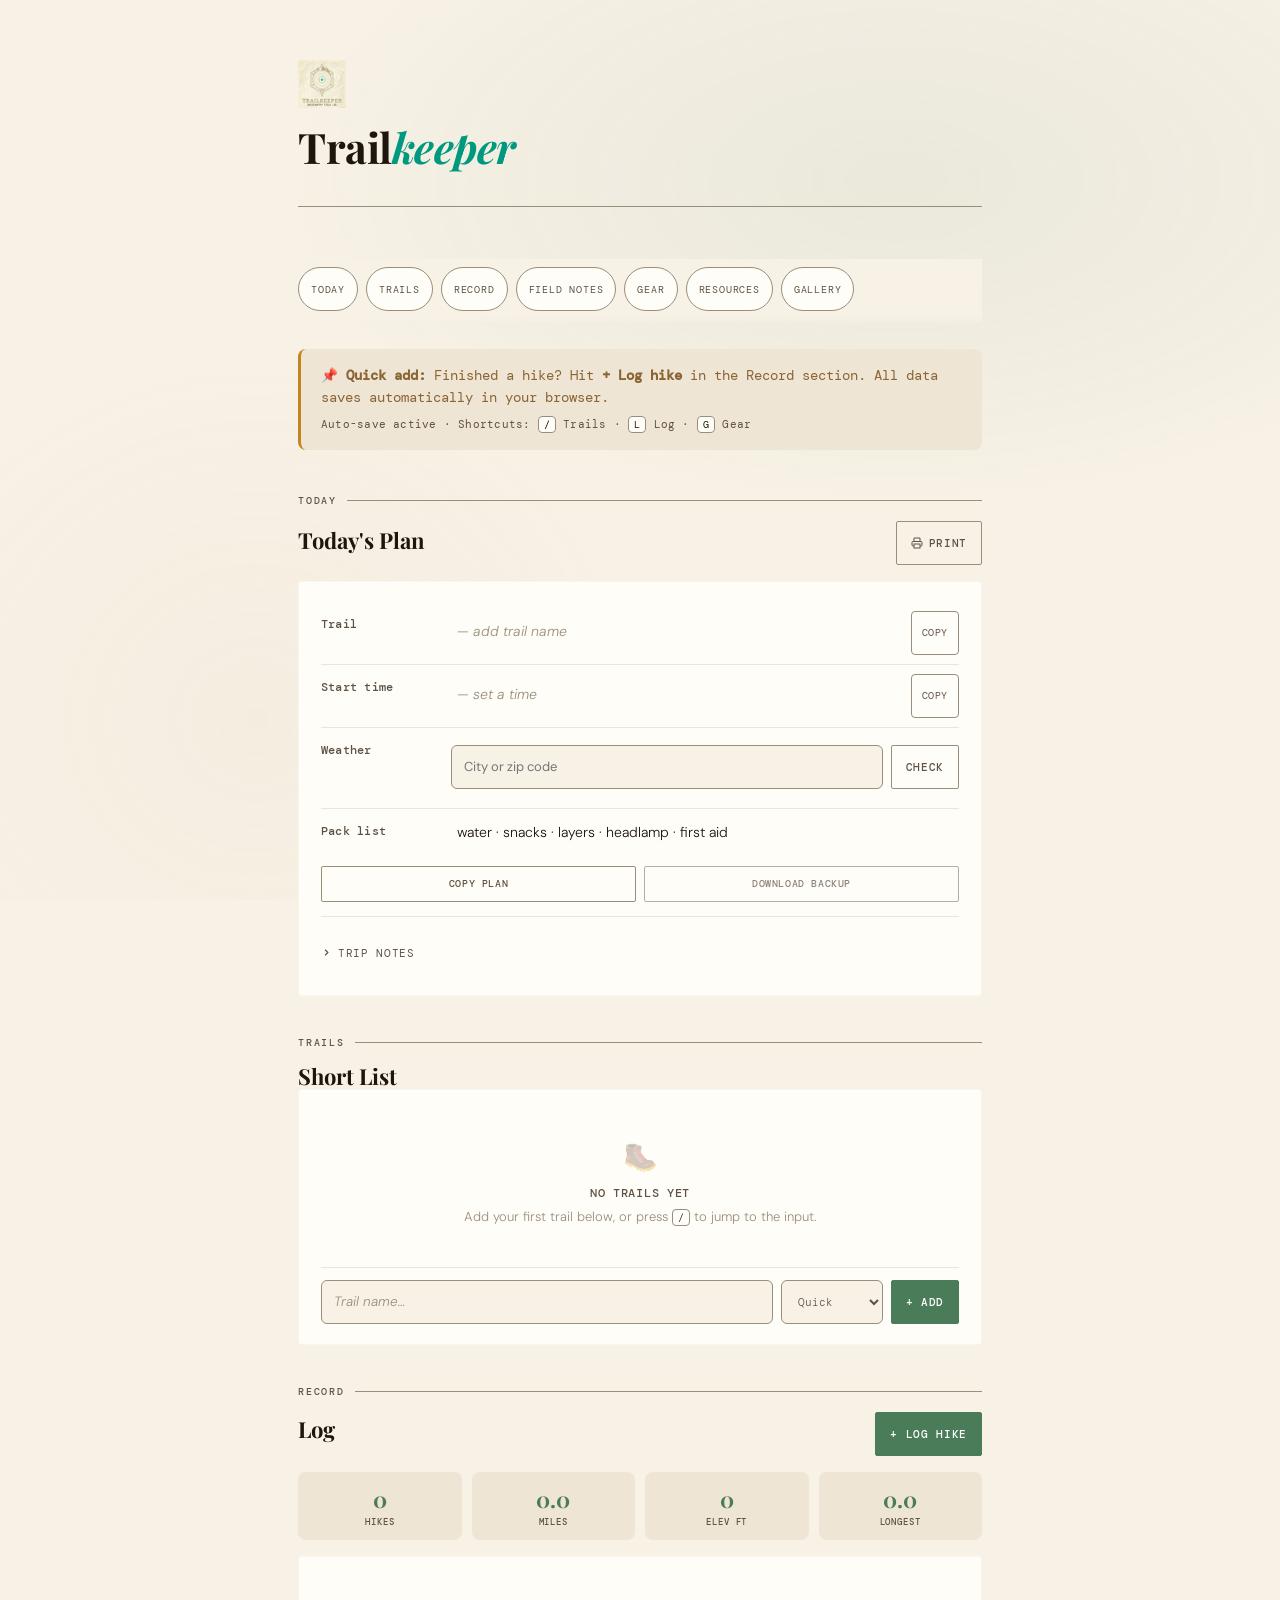
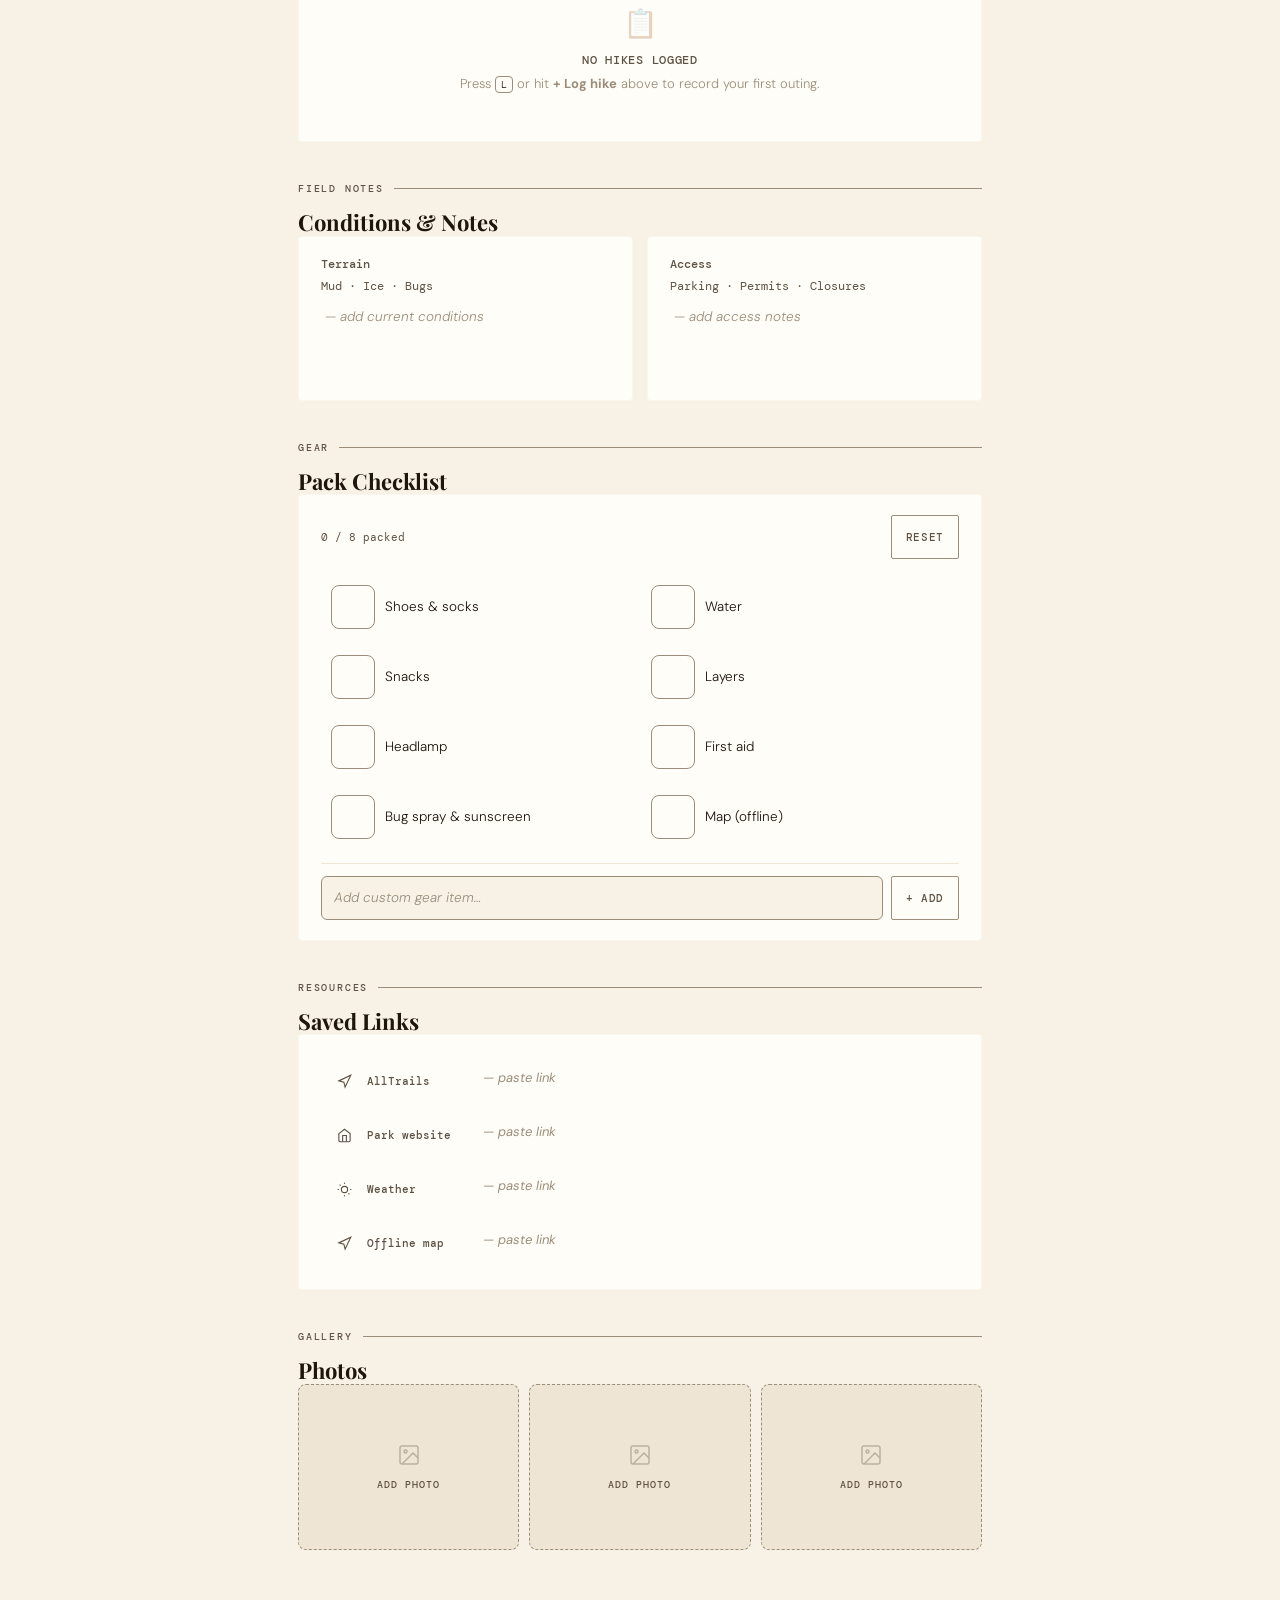
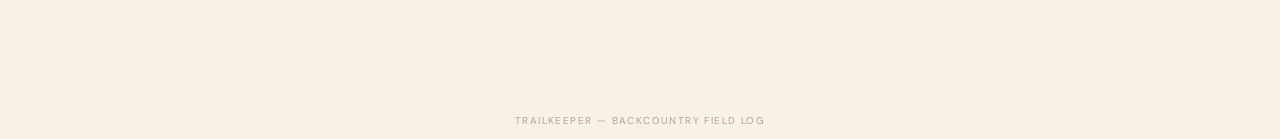
==== hiking-page.html @ 25e78e67 "feat: Phase 3 — offline PWA with service worker Installable standalone PWA with 77-line hand-written" ====
<!DOCTYPE html>
<html lang="en">
<head>
<meta charset="UTF-8">
<meta name="viewport" content="width=device-width, initial-scale=1.0">
<title>Trailkeeper</title>
<link rel="manifest" href="manifest.json">
<meta name="theme-color" content="#0a0e0c">
<meta name="apple-mobile-web-app-capable" content="yes">
<meta name="apple-mobile-web-app-status-bar-style" content="black-translucent">
<meta name="apple-mobile-web-app-title" content="Trailkeeper">
<link rel="apple-touch-icon" href="images/tk.png">
<meta property="og:title" content="Trailkeeper — Backcountry Field Log">
<meta property="og:description" content="Local-first hiking dashboard. Plan, log, track.">
<meta property="og:image" content="https://davehomeassist.github.io/trailkeeper/images/tk2.png">
<meta property="og:type" content="website">
<link href="https://fonts.googleapis.com/css2?family=Playfair+Display:ital,wght@0,400;0,700;1,400&family=DM+Mono:wght@300;400;500&family=DM+Sans:wght@300;400;500&display=swap" rel="stylesheet">
<link rel="stylesheet" href="shared.css">
<style>
  /* Page-specific overrides go here */
</style>
</head>
<body>

<!-- TODO: External trail data (client-side API) can be looked into -->
<div class="toast-container" id="toastContainer" role="status" aria-live="assertive"></div>

<!-- LOG MODAL -->
<div class="modal-backdrop" id="logModal" role="dialog" aria-modal="true" aria-labelledby="modalTitle">
  <div class="modal">
    <h2 class="modal-title" id="modalTitle">Log a Hike</h2>
    <div class="modal-row">
      <div class="modal-field">
        <label class="modal-label" for="logTrail">Trail name *</label>
        <input class="modal-input" id="logTrail" type="text" placeholder="e.g. Appalachian Gap">
      </div>
      <div class="modal-field">
        <label class="modal-label" for="logDate">Date</label>
        <input class="modal-input" id="logDate" type="date">
      </div>
    </div>
    <div class="modal-row">
      <div class="modal-field">
        <label class="modal-label" for="logMiles">Miles</label>
        <input class="modal-input" id="logMiles" type="number" placeholder="5.2" step="0.1" min="0">
      </div>
      <div class="modal-field">
        <label class="modal-label" for="logElevation">Elevation (ft)</label>
        <input class="modal-input" id="logElevation" type="number" placeholder="1200" min="0">
      </div>
    </div>
    <div class="modal-field">
      <label class="modal-label">Difficulty</label>
      <div class="modal-rating" id="ratingStars" role="group" aria-label="Difficulty 1-5">
        <button class="rating-star" data-val="1" aria-label="1 star">★</button>
        <button class="rating-star" data-val="2" aria-label="2 stars">★</button>
        <button class="rating-star" data-val="3" aria-label="3 stars">★</button>
        <button class="rating-star" data-val="4" aria-label="4 stars">★</button>
        <button class="rating-star" data-val="5" aria-label="5 stars">★</button>
      </div>
    </div>
    <div class="modal-field">
      <label class="modal-label" for="logNote">One sentence note</label>
      <textarea class="modal-textarea" id="logNote" placeholder="Steep switchbacks but worth it for the summit view…"></textarea>
    </div>
    <div class="modal-footer">
      <button class="btn btn-ghost" id="logCancel">Cancel</button>
      <button class="btn btn-primary" id="logSave">Save hike</button>
    </div>
  </div>
</div>

<div class="page" id="top">

  <!-- HEADER -->
  <header class="page-header">
    <img class="page-icon" src="images/trailkeeper-logo-light.png" alt="Trailkeeper logo" width="48" height="48">
    <h1 class="page-title">Trail<span>keeper</span></h1>
  </header>

  <nav class="section-nav scroll-fade" id="sectionNav" aria-label="Section navigation">
    <a href="#sec-today">Today</a>
    <a href="#sec-trails">Trails</a>
    <a href="#sec-record">Record</a>
    <a href="#sec-notes">Field Notes</a>
    <a href="#sec-gear">Gear</a>
    <a href="#sec-resources">Resources</a>
    <a href="#sec-gallery">Gallery</a>
  </nav>

  <!-- CALLOUT -->
  <div class="callout" role="note">
    <strong>📌 Quick add:</strong> Finished a hike? Hit <strong>+ Log hike</strong> in the Record section. All data saves automatically in your browser.
    <div class="callout-meta" aria-live="polite"><span id="saveMeta">Auto-save active</span> · Shortcuts: <kbd>/</kbd> Trails · <kbd>L</kbd> Log · <kbd>G</kbd> Gear</div>
  </div>

  <!-- TODAY'S PLAN -->
  <section class="section" id="sec-today">
    <div class="section-label">Today</div>
    <div class="section-header">
      <h2 class="section-title">Today's Plan</h2>
      <button class="btn btn-ghost" onclick="window.print()" aria-label="Print today's plan">
        <svg width="12" height="12" viewBox="0 0 24 24" fill="none" stroke="currentColor" stroke-width="2"><polyline points="6 9 6 2 18 2 18 9"/><path d="M6 18H4a2 2 0 01-2-2v-5a2 2 0 012-2h16a2 2 0 012 2v5a2 2 0 01-2 2h-2"/><rect x="6" y="14" width="12" height="8"/></svg>
        Print
      </button>
    </div>
    <div class="card">
      <div class="field-grid">
        <div class="field">
          <span class="field-key">Trail</span>
          <div class="field-value-row">
            <div class="field-editable" id="planTrail" contenteditable="true" role="textbox" aria-label="Trail name" data-placeholder="— add trail name" data-key="planTrail"></div>
            <button class="copy-btn" data-copy-from="planTrail" aria-label="Copy trail name">Copy</button>
          </div>
        </div>
        <div class="field">
          <span class="field-key">Start time</span>
          <div class="field-value-row">
            <div class="field-editable" id="planTime" contenteditable="true" role="textbox" aria-label="Start time" data-placeholder="— set a time" data-key="planTime"></div>
            <button class="copy-btn" data-copy-from="planTime" aria-label="Copy start time">Copy</button>
          </div>
        </div>
        <div class="field">
          <span class="field-key">Weather</span>
          <div class="full-width">
            <div class="weather-row">
              <input class="weather-input" id="weatherCity" type="text" placeholder="City or zip code" aria-label="City for weather forecast">
              <button class="btn btn-ghost" id="weatherFetch">Check</button>
            </div>
            <div class="weather-result" id="weatherResult" role="status" aria-live="polite"></div>
            <div class="trail-discovery">
              <button id="findNearbyTrailsBtn" type="button" class="trail-discovery-trigger" style="display:none">Find nearby trails</button>
              <div id="nearbyTrailsPanel" class="trail-discovery-panel" hidden>
                <div class="trail-discovery-header"><span id="nearbyTrailsTitle">Nearby trails</span></div>
                <div id="nearbyTrailsList" class="trail-discovery-list"></div>
              </div>
            </div>
          </div>
        </div>
        <div class="field">
          <span class="field-key">Pack list</span>
          <span class="field-text">water · snacks · layers · headlamp · first aid</span>
        </div>
      </div>
      <div class="trail-export">
        <button id="copyPlanBtn" type="button" class="trail-export-btn">Copy plan</button>
        <button id="downloadBackupBtn" type="button" class="trail-export-btn trail-export-secondary">Download backup</button>
      </div>
      <div class="section-divider">
        <button class="trip-notes-toggle" id="notesToggle" aria-expanded="false" aria-controls="notesBody">
          <svg width="11" height="11" viewBox="0 0 24 24" fill="none" stroke="currentColor" stroke-width="2.5"><polyline id="notesArrow" points="9 18 15 12 9 6"/></svg>
          Trip notes
        </button>
        <div class="trip-notes-body" id="notesBody">
          <textarea class="trip-notes-textarea" id="tripNotes" placeholder="Trailhead directions, permit details, parking tips…" rows="4"></textarea>
        </div>
      </div>
    </div>
  </section>

  <!-- TRAIL SHORT LIST -->
  <section class="section" id="sec-trails">
    <div class="section-label">Trails</div>
    <h2 class="section-title">Short List</h2>
    <div class="card">
      <ul class="trail-list" id="trailList" aria-label="Trail shortlist"></ul>
      <div class="trail-add-row">
        <label class="visually-hidden" for="trailInput">New trail name</label>
        <input class="trail-add-input" id="trailInput" type="text" placeholder="Trail name…" aria-label="New trail name">
        <select class="trail-add-select" id="trailCategory" aria-label="Duration category">
          <option value="Quick">Quick</option>
          <option value="Half day">Half day</option>
          <option value="Full day">Full day</option>
        </select>
        <button class="btn btn-primary" id="trailAdd">+ Add</button>
      </div>
    </div>
  </section>

  <!-- LOG -->
  <section class="section" id="sec-record">
    <div class="section-label">Record</div>
    <div class="section-header">
      <h2 class="section-title">Log</h2>
      <button class="btn btn-primary" id="openLogModal">+ Log hike</button>
    </div>
    <div class="log-stats">
      <div class="stat-card"><span class="stat-num" id="statHikes">0</span><span class="stat-label">Hikes</span></div>
      <div class="stat-card"><span class="stat-num" id="statMiles">0</span><span class="stat-label">Miles</span></div>
      <div class="stat-card"><span class="stat-num" id="statElev">0</span><span class="stat-label">Elev ft</span></div>
      <div class="stat-card"><span class="stat-num" id="statLongest">0</span><span class="stat-label">Longest</span></div>
    </div>
    <div class="card">
      <ul class="log-entries" id="logEntries" aria-live="polite"></ul>
    </div>
  </section>

  <!-- CONDITIONS -->
  <section class="section" id="sec-notes">
    <div class="section-label">Field notes</div>
    <h2 class="section-title">Conditions &amp; Notes</h2>
    <div class="two-col">
      <div class="card">
        <span class="conditions-heading">Terrain</span>
        <div class="conditions-sublabel">Mud · Ice · Bugs</div>
        <textarea class="conditions-textarea" id="condTerrain" placeholder="— add current conditions" rows="3"></textarea>
      </div>
      <div class="card">
        <span class="conditions-heading">Access</span>
        <div class="conditions-sublabel">Parking · Permits · Closures</div>
        <textarea class="conditions-textarea" id="condAccess" placeholder="— add access notes" rows="3"></textarea>
      </div>
    </div>
  </section>

  <!-- GEAR CHECKLIST -->
  <section class="section" id="sec-gear">
    <div class="section-label">Gear</div>
    <h2 class="section-title">Pack Checklist</h2>
    <div class="card">
      <div class="checklist-header">
        <span class="checklist-progress" id="checkProgress" aria-live="polite">0 / 8 packed</span>
        <button class="btn btn-ghost" id="checkReset">Reset</button>
      </div>
      <ul class="checklist" id="checklist" aria-label="Gear checklist">
        <li class="check-item"><input type="checkbox" aria-label="Shoes and socks"> Shoes &amp; socks</li>
        <li class="check-item"><input type="checkbox" aria-label="Water"> Water</li>
        <li class="check-item"><input type="checkbox" aria-label="Snacks"> Snacks</li>
        <li class="check-item"><input type="checkbox" aria-label="Layers"> Layers</li>
        <li class="check-item"><input type="checkbox" aria-label="Headlamp"> Headlamp</li>
        <li class="check-item"><input type="checkbox" aria-label="First aid"> First aid</li>
        <li class="check-item"><input type="checkbox" aria-label="Bug spray and sunscreen"> Bug spray &amp; sunscreen</li>
        <li class="check-item"><input type="checkbox" aria-label="Offline map"> Map (offline)</li>
      </ul>
      <div class="checklist-add">
        <label class="visually-hidden" for="gearInput">Custom gear item</label>
        <input class="checklist-add-input" id="gearInput" type="text" placeholder="Add custom gear item…">
        <button class="btn btn-ghost" id="gearAdd">+ Add</button>
      </div>
    </div>
  </section>

  <!-- SAVED LINKS -->
  <section class="section" id="sec-resources">
    <div class="section-label">Resources</div>
    <h2 class="section-title">Saved Links</h2>
    <div class="card">
      <ul class="links-list">
        <li class="link-item">
          <span class="link-icon" aria-hidden="true"><svg viewBox="0 0 24 24" fill="none" stroke="var(--stone)" stroke-width="1.8"><path d="M3 11l19-9-9 19-2-8-8-2z"/></svg></span>
          <span class="link-label">AllTrails</span>
          <div class="link-editable" contenteditable="true" role="textbox" aria-label="AllTrails link" data-placeholder="— paste link" data-key="linkAllTrails"></div>
        </li>
        <li class="link-item">
          <span class="link-icon" aria-hidden="true"><svg viewBox="0 0 24 24" fill="none" stroke="var(--stone)" stroke-width="1.8"><path d="M3 9l9-7 9 7v11a2 2 0 01-2 2H5a2 2 0 01-2-2z"/><polyline points="9 22 9 12 15 12 15 22"/></svg></span>
          <span class="link-label">Park website</span>
          <div class="link-editable" contenteditable="true" role="textbox" aria-label="Park website link" data-placeholder="— paste link" data-key="linkPark"></div>
        </li>
        <li class="link-item">
          <span class="link-icon" aria-hidden="true"><svg viewBox="0 0 24 24" fill="none" stroke="var(--stone)" stroke-width="1.8"><circle cx="12" cy="12" r="5"/><line x1="12" y1="1" x2="12" y2="3"/><line x1="12" y1="21" x2="12" y2="23"/><line x1="4.22" y1="4.22" x2="5.64" y2="5.64"/><line x1="18.36" y1="18.36" x2="19.78" y2="19.78"/><line x1="1" y1="12" x2="3" y2="12"/><line x1="21" y1="12" x2="23" y2="12"/></svg></span>
          <span class="link-label">Weather</span>
          <div class="link-editable" contenteditable="true" role="textbox" aria-label="Weather link" data-placeholder="— paste link" data-key="linkWeather"></div>
        </li>
        <li class="link-item">
          <span class="link-icon" aria-hidden="true"><svg viewBox="0 0 24 24" fill="none" stroke="var(--stone)" stroke-width="1.8"><polygon points="3 11 22 2 13 21 11 13 3 11"/></svg></span>
          <span class="link-label">Offline map</span>
          <div class="link-editable" contenteditable="true" role="textbox" aria-label="Offline map link" data-placeholder="— paste link" data-key="linkOfflineMap"></div>
        </li>
      </ul>
    </div>
  </section>

  <!-- PHOTOS -->
  <section class="section" id="sec-gallery">
    <div class="section-label">Gallery</div>
    <h2 class="section-title">Photos</h2>
    <div class="photo-strip" id="photoStrip"></div>
  </section>

</div>
<footer style="text-align:center;padding:24px 0 12px;font-size:10px;letter-spacing:0.14em;opacity:0.35">
  <a href="brand.html" style="color:inherit;text-decoration:none">TRAILKEEPER — BACKCOUNTRY FIELD LOG</a>
</footer>
<a class="back-to-top" id="backToTop" href="#top" aria-label="Back to top">Top</a>

<script>
/* ── STORAGE ── */
const store = {
  get: (k, d) => { try { const v = localStorage.getItem(k); return v !== null ? JSON.parse(v) : d; } catch { return d; } },
  set: (k, v) => {
    try {
      localStorage.setItem(k, JSON.stringify(v));
      window.dispatchEvent(new Event('trailkeeper:saved'));
    } catch {}
  }
};

function esc(str) {
  return String(str ?? '').replace(/[&<>"']/g, ch => ({
    '&': '&amp;',
    '<': '&lt;',
    '>': '&gt;',
    '"': '&quot;',
    "'": '&#39;'
  }[ch]));
}

function isSafeDataImage(src) {
  if (typeof src !== 'string') return false;
  if (src.length > 4_500_000) return false;
  const match = src.match(/^data:image\/(png|jpe?g|webp|gif|avif);base64,([A-Za-z0-9+/=]+)$/i);
  if (!match) return false;
  return match[2].length % 4 === 0;
}

function deepClone(value) {
  return JSON.parse(JSON.stringify(value));
}

function setupTwoClickConfirm(button, onConfirm, confirmText = 'Sure?') {
  let armed = false;
  let resetTimer = null;
  const defaultText = button.textContent;
  const reset = () => {
    armed = false;
    button.textContent = defaultText;
    button.classList.remove('is-confirming');
    if (resetTimer) {
      clearTimeout(resetTimer);
      resetTimer = null;
    }
  };
  button.addEventListener('click', e => {
    e.preventDefault();
    if (!armed) {
      armed = true;
      button.textContent = confirmText;
      button.classList.add('is-confirming');
      resetTimer = setTimeout(reset, 2000);
      return;
    }
    reset();
    onConfirm();
  });
}

/* ── TOAST ── */
function toast(msg, type = '') {
  const el = document.createElement('div');
  el.className = 'toast' + (type ? ' ' + type : '');
  const text = document.createElement('span');
  text.className = 'toast-msg';
  text.textContent = msg;
  el.appendChild(text);
  document.getElementById('toastContainer').appendChild(el);
  setTimeout(() => el.remove(), 2600);
}

function showUndoToast(msg, onUndo, timeoutMs = 5000) {
  const el = document.createElement('div');
  el.className = 'toast';
  const text = document.createElement('span');
  text.className = 'toast-msg';
  text.textContent = msg;
  const btn = document.createElement('button');
  btn.type = 'button';
  btn.className = 'toast-undo';
  btn.textContent = 'Undo';
  let dismissed = false;
  const remove = () => {
    if (dismissed) return;
    dismissed = true;
    el.remove();
  };
  btn.addEventListener('click', () => {
    if (dismissed) return;
    dismissed = true;
    try { onUndo(); } finally { el.remove(); }
  });
  el.append(text, btn);
  document.getElementById('toastContainer').appendChild(el);
  setTimeout(remove, timeoutMs);
}

/* ── AUTOSAVE META ── */
const saveMeta = document.getElementById('saveMeta');
let saveMetaInterval = null;
let lastSavedAt = null;
function setSaveMeta(text) {
  if (!saveMeta) return;
  saveMeta.textContent = text;
}
function formatSavedAgo(msAgo) {
  if (msAgo < 5000) return 'Saved just now';
  if (msAgo < 60000) return `Saved ${Math.max(1, Math.floor(msAgo / 1000))}s ago`;
  if (msAgo < 3600000) return `Saved ${Math.floor(msAgo / 60000)}m ago`;
  return `Saved ${Math.floor(msAgo / 3600000)}h ago`;
}
function refreshSaveMeta() {
  if (!lastSavedAt) {
    setSaveMeta('Auto-save active');
    return;
  }
  setSaveMeta(formatSavedAgo(Date.now() - lastSavedAt));
}
window.addEventListener('trailkeeper:saved', () => {
  lastSavedAt = Date.now();
  refreshSaveMeta();
  if (!saveMetaInterval) saveMetaInterval = setInterval(refreshSaveMeta, 30000);
});
refreshSaveMeta();

/* ── STAGGER ANIMATIONS ── */
document.querySelectorAll('.section').forEach((el, i) => {
  el.style.animationDelay = (0.1 + i * 0.07) + 's';
});

/* ── BACK TO TOP ── */
const backToTop = document.getElementById('backToTop');
const firstSection = document.getElementById('sec-today');
const sectionNavLinks = [...document.querySelectorAll('.section-nav a')];
const sectionById = sectionNavLinks
  .map(link => {
    const id = (link.getAttribute('href') || '').replace(/^#/, '');
    return { link, section: document.getElementById(id) };
  })
  .filter(x => x.section);

function updateActiveSectionNav() {
  const marker = window.scrollY + 120;
  let activeId = '';
  for (const item of sectionById) {
    if (item.section.offsetTop <= marker) activeId = item.section.id;
  }
  sectionById.forEach(item => item.link.classList.toggle('is-active', item.section.id === activeId));
}

function updateBackToTop() {
  const threshold = firstSection ? firstSection.offsetTop + firstSection.offsetHeight : 300;
  backToTop.classList.toggle('visible', window.scrollY > threshold);
  updateActiveSectionNav();
}
window.addEventListener('scroll', updateBackToTop, { passive: true });
updateBackToTop();

/* ── CONTENTEDITABLE PERSISTENCE ── */
document.querySelectorAll('[data-key]').forEach(el => {
  const key = el.dataset.key;
  const saved = store.get(key, '');
  if (saved) el.textContent = saved;
  el.addEventListener('input', () => store.set(key, el.textContent.trim()));
});

/* ── TRIP NOTES ── */
const notesToggle = document.getElementById('notesToggle');
const notesBody   = document.getElementById('notesBody');
const tripNotes   = document.getElementById('tripNotes');
function setNotesOpen(open) {
  notesBody.classList.toggle('open', open);
  notesToggle.setAttribute('aria-expanded', String(open));
  document.getElementById('notesArrow').setAttribute('points', open ? '18 9 12 15 6 9' : '9 18 15 12 9 6');
}
notesToggle.addEventListener('click', () => {
  const open = !notesBody.classList.contains('open');
  setNotesOpen(open);
  store.set('tripNotesOpen', open);
});
setNotesOpen(Boolean(store.get('tripNotesOpen', false)));
tripNotes.value = store.get('tripNotes', '');
tripNotes.addEventListener('input', () => store.set('tripNotes', tripNotes.value));

/* ── WEATHER ── */
const weatherBtn    = document.getElementById('weatherFetch');
const weatherCity   = document.getElementById('weatherCity');
const weatherResult = document.getElementById('weatherResult');
const savedCity = store.get('weatherCity', '');
if (savedCity) weatherCity.value = savedCity;
weatherBtn.addEventListener('click', fetchWeather);
weatherCity.addEventListener('keydown', e => e.key === 'Enter' && fetchWeather());

async function fetchWeather() {
  const city = weatherCity.value.trim();
  if (!city) return;
  store.set('weatherCity', city);
  weatherBtn.textContent = '...';
  weatherBtn.disabled = true;
  weatherBtn.classList.add('weather-loading');
  try {
    const geo = await fetch(`https://geocoding-api.open-meteo.com/v1/search?name=${encodeURIComponent(city)}&count=1&language=en&format=json`).then(r => r.json());
    if (!geo.results?.length) throw new Error('not found');
    const { latitude, longitude, name, country_code } = geo.results[0];
    window.TK = window.TK || {}; window.TK.weatherContext = { zip: city, lat: latitude, lon: longitude, placeLabel: name || city };
    const wx = await fetch(`https://api.open-meteo.com/v1/forecast?latitude=${latitude}&longitude=${longitude}&daily=temperature_2m_max,temperature_2m_min,precipitation_probability_max,windspeed_10m_max&temperature_unit=fahrenheit&windspeed_unit=mph&timezone=auto&forecast_days=1`).then(r => r.json());
    const d = wx.daily;
    const high = Math.round(d.temperature_2m_max[0]);
    const low = Math.round(d.temperature_2m_min[0]);
    const precip = d.precipitation_probability_max[0];
    const wind = Math.round(d.windspeed_10m_max[0]);
    let verdict, cls, icon;
    if (precip >= 70 || wind >= 35) { verdict = 'No-go'; cls = 'weather-no'; icon = '[X]'; }
    else if (precip >= 40 || wind >= 20) { verdict = 'Caution'; cls = 'weather-warn'; icon = '[!]'; }
    else { verdict = 'Go'; cls = 'weather-go'; icon = '[OK]'; }
    weatherResult.innerHTML = `<span class="${cls}">${esc(icon)} ${esc(verdict)}</span> - ${esc(name)}, ${esc((country_code || '').toUpperCase())}<span class="weather-detail">High ${esc(high)}F · Low ${esc(low)}F · Precip ${esc(precip)}% · Wind ${esc(wind)} mph</span>`;
    weatherResult.classList.add('visible');
  } catch {
    weatherResult.innerHTML = `<span class="weather-danger">${esc('Location not found - try a different city name.')}</span>`;
    weatherResult.classList.add('visible');
  } finally {
    weatherBtn.textContent = 'Check';
    weatherBtn.disabled = false;
    weatherBtn.classList.remove('weather-loading');
  }
}

/* ── TRAIL SHORTLIST ── */
let trails = store.get('trails', []);
const STATUSES = ['unvisited','planned','done'];
const SLABELS  = { unvisited:'Unvisited', planned:'Planned', done:'Done ✓' };

function renderTrails() {
  const list = document.getElementById('trailList');
  list.innerHTML = '';
  if (!trails.length) {
    const empty = document.createElement('li');
    empty.className = 'empty-state';
    empty.innerHTML = `<span class="empty-state-icon" aria-hidden="true">🥾</span>
      <div class="empty-state-title">No trails yet</div>
      <div class="empty-state-hint">Add your first trail below, or press <kbd>/</kbd> to jump to the input.</div>`;
    list.appendChild(empty);
    return;
  }
  let statusUpdated = false;
  trails.forEach((t, i) => {
    const safeStatus = STATUSES.includes(t.status) ? t.status : 'unvisited';
    if (safeStatus !== t.status) {
      trails[i].status = safeStatus;
      statusUpdated = true;
    }
    const safeStatusLabel = esc(SLABELS[safeStatus]);
    const li = document.createElement('li');
    li.className = 'trail-item';
    li.innerHTML = `
      <span class="trail-tag">${esc(t.category)}</span>
      <span class="trail-name${safeStatus==='done'?' done':''}">${esc(t.name)}</span>
      <button class="trail-set-today btn" aria-label="Set as today's trail">→ Today</button>
      <button class="trail-status ${safeStatus}" aria-label="Status: ${safeStatusLabel}">${safeStatusLabel}</button>
      <button class="trail-delete" aria-label="Remove ${esc(t.name)}">✕</button>`;
    li.querySelector('.trail-set-today').addEventListener('click', () => {
      const el = document.getElementById('planTrail');
      el.textContent = t.name;
      store.set('planTrail', t.name);
      toast(`"${t.name}" set as today's trail`, 'success');
    });
    li.querySelector('.trail-status').addEventListener('click', () => {
      trails[i].status = STATUSES[(STATUSES.indexOf(safeStatus) + 1) % STATUSES.length];
      store.set('trails', trails);
      renderTrails();
    });
    setupTwoClickConfirm(li.querySelector('.trail-delete'), () => {
      const prevTrails = deepClone(trails);
      const removedName = t.name;
      trails.splice(i, 1);
      store.set('trails', trails);
      renderTrails();
      toast('Trail removed');
      showUndoToast(`Removed "${removedName}"`, () => {
        trails = prevTrails;
        store.set('trails', trails);
        renderTrails();
        toast('Trail restored', 'success');
      });
    });
    list.appendChild(li);
  });
  if (statusUpdated) store.set('trails', trails);
}

document.getElementById('trailAdd').addEventListener('click', addTrail);
document.getElementById('trailInput').addEventListener('keydown', e => e.key==='Enter' && addTrail());
function addTrail() {
  const name = document.getElementById('trailInput').value.trim();
  if (!name) return;
  trails.push({ name, category: document.getElementById('trailCategory').value, status: 'unvisited' });
  store.set('trails', trails);
  document.getElementById('trailInput').value = '';
  renderTrails();
  toast(`"${name}" added`, 'success');
}
renderTrails();

/* ── HIKE LOG ── */
let hikeLog = store.get('hikeLog', []);
let selectedRating = 0;

function renderLog() {
  const entries = document.getElementById('logEntries');
  entries.innerHTML = '';
  if (!hikeLog.length) {
    const empty = document.createElement('li');
    empty.className = 'empty-state';
    empty.innerHTML = `<span class="empty-state-icon" aria-hidden="true">📋</span>
      <div class="empty-state-title">No hikes logged</div>
      <div class="empty-state-hint">Press <kbd>L</kbd> or hit <strong>+ Log hike</strong> above to record your first outing.</div>`;
    entries.appendChild(empty);
  } else {
    [...hikeLog].reverse().forEach((h, ri) => {
      const i = hikeLog.length - 1 - ri;
      const li = document.createElement('li');
      li.className = 'log-entry';
      const safeRating = Number.isFinite(Number(h.rating)) ? Math.min(5, Math.max(0, Math.round(Number(h.rating)))) : 0;
      const stars = safeRating ? `<span class="log-stars">${'★'.repeat(safeRating)}${'☆'.repeat(5 - safeRating)}</span>` : '';
      const milesText = h.miles ? ` · ${esc(h.miles)} mi` : '';
      const elevationValue = h.elevation ? Number(h.elevation) : NaN;
      const elevationText = h.elevation
        ? ` · ${Number.isFinite(elevationValue) ? esc(elevationValue.toLocaleString()) : esc(h.elevation)} ft`
        : '';
      li.innerHTML = `
        <div>
          <div class="log-entry-header"><span class="log-entry-name">${esc(h.trail)}</span><button class="copy-btn" aria-label="Copy trail name">Copy</button></div>
          <div class="log-entry-meta">${esc(h.date || '')}${milesText}${elevationText}${safeRating ? ' · ' + stars : ''}</div>
          ${h.note ? `<div class="log-entry-note">${esc(h.note)}</div>` : ''}
        </div>
        <button class="btn btn-danger" aria-label="Delete entry">✕</button>`;
      setupTwoClickConfirm(li.querySelector('.btn-danger'), () => {
        const prevLog = deepClone(hikeLog);
        const removedTrailName = h.trail;
        hikeLog.splice(i, 1);
        store.set('hikeLog', hikeLog);
        renderLog();
        toast('Entry removed');
        showUndoToast(`Removed "${removedTrailName}" log`, () => {
          hikeLog = prevLog;
          store.set('hikeLog', hikeLog);
          renderLog();
          toast('Entry restored', 'success');
        });
      });
      const logCopyBtn = li.querySelector('.copy-btn');
      if (logCopyBtn) logCopyBtn.addEventListener('click', () => copyText(h.trail, logCopyBtn));
      entries.appendChild(li);
    });
  }
  const miles = hikeLog.reduce((s, h) => s + (parseFloat(h.miles) || 0), 0);
  const elev = hikeLog.reduce((s, h) => s + (parseInt(h.elevation) || 0), 0);
  const longest = hikeLog.reduce((m, h) => Math.max(m, parseFloat(h.miles) || 0), 0);
  document.getElementById('statHikes').textContent = hikeLog.length;
  document.getElementById('statMiles').textContent = miles.toFixed(1);
  document.getElementById('statElev').textContent = elev >= 1000 ? (elev / 1000).toFixed(1) + 'k' : elev;
  document.getElementById('statLongest').textContent = longest.toFixed(1);
}

let previouslyFocused = null;
const logModal = document.getElementById('logModal');
const pageEl = document.querySelector('.page');
const modalCard = logModal.querySelector('.modal');

function getModalFocusable() {
  return [...modalCard.querySelectorAll('button:not([disabled]), input:not([disabled]), textarea:not([disabled]), select:not([disabled]), [href], [tabindex]:not([tabindex="-1"])')]
    .filter(el => !el.hasAttribute('hidden'));
}

function openModal() {
  previouslyFocused = document.activeElement;
  const suggestedTrail =
    document.getElementById('planTrail').textContent.trim() ||
    (trails.find(t => t.status === 'planned') || trails[0] || {}).name ||
    '';
  if (suggestedTrail) document.getElementById('logTrail').value = suggestedTrail;
  document.getElementById('logDate').value = new Date().toISOString().split('T')[0];
  logModal.classList.add('open');
  pageEl.setAttribute('aria-hidden', 'true');
  setTimeout(() => {
    const focusable = getModalFocusable();
    if (focusable.length) focusable[0].focus();
  }, 50);
}

function closeModal() {
  if (!logModal.classList.contains('open')) return;
  logModal.classList.remove('open');
  pageEl.removeAttribute('aria-hidden');
  document.getElementById('logTrail').value = '';
  document.getElementById('logNote').value = '';
  document.getElementById('logMiles').value = '';
  document.getElementById('logElevation').value = '';
  selectedRating = 0;
  document.querySelectorAll('.rating-star').forEach(s => s.classList.remove('active'));
  if (previouslyFocused) { previouslyFocused.focus(); previouslyFocused = null; }
}

/* Focus trap inside modal */
logModal.addEventListener('keydown', e => {
  if ((e.ctrlKey || e.metaKey) && e.key === 'Enter') {
    e.preventDefault();
    document.getElementById('logSave').click();
    return;
  }
  if (!logModal.classList.contains('open') || e.key !== 'Tab') return;
  const focusable = getModalFocusable();
  if (!focusable.length) return;
  const first = focusable[0];
  const last = focusable[focusable.length - 1];
  if (e.shiftKey) {
    if (document.activeElement === first) { e.preventDefault(); last.focus(); }
  } else {
    if (document.activeElement === last) { e.preventDefault(); first.focus(); }
  }
});

document.getElementById('openLogModal').addEventListener('click', openModal);
document.getElementById('logCancel').addEventListener('click', closeModal);
logModal.addEventListener('click', e => e.target === e.currentTarget && closeModal());
document.addEventListener('keydown', e => { if (e.key === 'Escape' && logModal.classList.contains('open')) closeModal(); });

function isTypingTarget(el) {
  if (!el) return false;
  return Boolean(el.closest('input, textarea, select, [contenteditable="true"]'));
}

document.addEventListener('keydown', e => {
  if (isTypingTarget(document.activeElement) || logModal.classList.contains('open')) return;
  const key = e.key.toLowerCase();
  if (e.key === '/') {
    e.preventDefault();
    document.getElementById('trailInput').focus();
    return;
  }
  if (key === 'l') {
    e.preventDefault();
    openModal();
    return;
  }
  if (key === 'g') {
    e.preventDefault();
    document.getElementById('gearInput').focus();
  }
});

document.getElementById('logSave').addEventListener('click', () => {
  const trail = document.getElementById('logTrail').value.trim();
  if (!trail) { document.getElementById('logTrail').focus(); return; }
  hikeLog.push({
    trail,
    date: document.getElementById('logDate').value,
    miles: document.getElementById('logMiles').value,
    elevation: document.getElementById('logElevation').value,
    note: document.getElementById('logNote').value.trim(),
    rating: selectedRating
  });
  store.set('hikeLog', hikeLog);
  renderLog();
  closeModal();
  toast(`"${trail}" logged!`, 'success');
});

document.querySelectorAll('.rating-star').forEach(btn => {
  btn.addEventListener('click', () => {
    selectedRating = +btn.dataset.val;
    document.querySelectorAll('.rating-star').forEach((s,i) => s.classList.toggle('active', i < selectedRating));
  });
});

renderLog();

/* ── GEAR CHECKLIST ── */
let customGear  = store.get('customGear', []);
let checkedGear = store.get('checkedGear', []);

function updateProgress() {
  const all  = document.querySelectorAll('#checklist .check-item input').length;
  const done = document.querySelectorAll('#checklist .check-item input:checked').length;
  document.getElementById('checkProgress').textContent = `${done} / ${all} packed`;
}

function syncChecklistFromState() {
  document.querySelectorAll('#checklist .check-item').forEach(li => li.classList.remove('checked-label'));
  document.querySelectorAll('#checklist .check-item:not(.custom)').forEach((item, i) => {
    const cb = item.querySelector('input');
    const checked = checkedGear.includes('default_' + i);
    cb.checked = checked;
    if (checked) item.classList.add('checked-label');
  });
  document.querySelectorAll('#checklist .check-item.custom').forEach((item, i) => {
    const cb = item.querySelector('input');
    const checked = checkedGear.includes('custom_' + i);
    cb.checked = checked;
    if (checked) item.classList.add('checked-label');
  });
}

function renderCustomGear() {
  document.querySelectorAll('#checklist .custom').forEach(el => el.remove());
  customGear.forEach((label, ci) => {
    const li = document.createElement('li');
    li.className = 'check-item custom';
    const key = 'custom_' + ci;
    const checked = checkedGear.includes(key);
    li.innerHTML = `<input type="checkbox" aria-label="${esc(label)}"${checked?' checked':''}> ${esc(label)}<button class="check-delete" aria-label="Remove ${esc(label)}">✕</button>`;
    if (checked) li.classList.add('checked-label');
    li.querySelector('input').addEventListener('change', e => {
      if (e.target.checked) { if (!checkedGear.includes(key)) checkedGear.push(key); li.classList.add('checked-label'); }
      else { checkedGear = checkedGear.filter(k => k !== key); li.classList.remove('checked-label'); }
      store.set('checkedGear', checkedGear);
      updateProgress();
    });
    li.addEventListener('click', e => {
      if (e.target.closest('.check-delete') || e.target.tagName === 'INPUT') return;
      li.querySelector('input').click();
    });
    li.querySelector('.check-delete').addEventListener('click', () => {
      const prevCustomGear = deepClone(customGear);
      const prevCheckedGear = deepClone(checkedGear);
      customGear.splice(ci, 1);
      checkedGear = checkedGear.filter(k => !k.startsWith('custom_'));
      store.set('customGear', customGear);
      store.set('checkedGear', checkedGear);
      renderCustomGear();
      syncChecklistFromState();
      updateProgress();
      showUndoToast(`Removed "${label}"`, () => {
        customGear = prevCustomGear;
        checkedGear = prevCheckedGear;
        store.set('customGear', customGear);
        store.set('checkedGear', checkedGear);
        renderCustomGear();
        syncChecklistFromState();
        updateProgress();
        toast('Gear restored', 'success');
      });
    });
    document.getElementById('checklist').appendChild(li);
  });
}

document.querySelectorAll('#checklist .check-item:not(.custom)').forEach((item, i) => {
  const cb = item.querySelector('input');
  const key = 'default_' + i;
  if (checkedGear.includes(key)) { cb.checked = true; item.classList.add('checked-label'); }
  cb.addEventListener('change', () => {
    if (cb.checked) { if (!checkedGear.includes(key)) checkedGear.push(key); item.classList.add('checked-label'); }
    else { checkedGear = checkedGear.filter(k => k !== key); item.classList.remove('checked-label'); }
    store.set('checkedGear', checkedGear);
    updateProgress();
  });
  item.addEventListener('click', e => {
    if (e.target.tagName === 'INPUT' || e.target.closest('.check-delete')) return;
    cb.click();
  });
});

setupTwoClickConfirm(document.getElementById('checkReset'), () => {
  const prevCheckedGear = deepClone(checkedGear);
  checkedGear = [];
  store.set('checkedGear', checkedGear);
  syncChecklistFromState();
  updateProgress();
  toast('Checklist reset');
  showUndoToast('Checklist reset', () => {
    checkedGear = prevCheckedGear;
    store.set('checkedGear', checkedGear);
    syncChecklistFromState();
    updateProgress();
    toast('Checklist restored', 'success');
  });
});

document.getElementById('gearAdd').addEventListener('click', addGear);
document.getElementById('gearInput').addEventListener('keydown', e => e.key === 'Enter' && addGear());
function addGear() {
  const val = document.getElementById('gearInput').value.trim();
  if (!val) return;
  customGear.push(val);
  store.set('customGear', customGear);
  document.getElementById('gearInput').value = '';
  renderCustomGear();
  updateProgress();
  toast(`"${val}" added`, 'success');
}
renderCustomGear();
syncChecklistFromState();
updateProgress();

/* ── CONDITIONS ── */
['condTerrain','condAccess'].forEach(id => {
  const el = document.getElementById(id);
  el.value = store.get(id, '');
  el.addEventListener('input', () => store.set(id, el.value));
});

/* ── PHOTOS ── */
const PHOTO_KEYS = ['photo0','photo1','photo2'];
function buildPhotoSlots() {
  const strip = document.getElementById('photoStrip');
  strip.innerHTML = '';
  PHOTO_KEYS.forEach((key, i) => {
    const slot = document.createElement('div');
    slot.className = 'photo-slot';
    slot.setAttribute('aria-label', `Photo slot ${i+1}`);
    const saved = store.get(key, null);
    if (saved && !isSafeDataImage(saved)) {
      store.set(key, null);
    }
    if (saved && isSafeDataImage(saved)) {
      slot.classList.add('has-photo');
      const img = document.createElement('img');
      img.src = saved;
      img.alt = `Hike photo ${i + 1}`;
      const removeBtn = document.createElement('button');
      removeBtn.className = 'photo-remove';
      removeBtn.setAttribute('aria-label', 'Remove photo');
      removeBtn.textContent = '✕';
      slot.appendChild(img);
      slot.appendChild(removeBtn);
      slot.querySelector('.photo-remove').addEventListener('click', e => {
        e.stopPropagation();
        store.set(key, null);
        buildPhotoSlots();
      });
    } else {
      slot.innerHTML = `
        <input type="file" accept="image/*" aria-label="Upload photo ${i+1}">
        <div class="photo-slot-content">
          <span class="photo-slot-icon" aria-hidden="true">
            <svg viewBox="0 0 24 24" fill="none" stroke="var(--stone)" stroke-width="1.5"><rect x="3" y="3" width="18" height="18" rx="2"/><circle cx="8.5" cy="8.5" r="1.5"/><polyline points="21 15 16 10 5 21"/></svg>
          </span>
          <span class="photo-slot-text">Add photo</span>
        </div>`;
      slot.querySelector('input[type="file"]').addEventListener('change', e => {
        const file = e.target.files[0];
        if (!file) return;
        if (file.size > 3 * 1024 * 1024) { toast('Image too large (max 3MB)'); return; }
        const reader = new FileReader();
        reader.onload = ev => { store.set(key, ev.target.result); buildPhotoSlots(); toast('Photo saved', 'success'); };
        reader.readAsDataURL(file);
      });
    }
    strip.appendChild(slot);
  });
}
buildPhotoSlots();

/* ── OVERFLOW AFFORDANCES ── */
function setupScrollFade(el) {
  if (!el) return;
  function update() {
    el.classList.toggle('can-scroll-left', el.scrollLeft > 4);
    el.classList.toggle('can-scroll-right', el.scrollLeft < el.scrollWidth - el.clientWidth - 4);
  }
  el.addEventListener('scroll', update, { passive: true });
  new ResizeObserver(update).observe(el);
  update();
}
setupScrollFade(document.getElementById('sectionNav'));

/* ── QUICK COPY ── */
function flashCopied(btn) {
  const orig = btn.textContent;
  btn.textContent = 'Copied';
  btn.classList.add('copied');
  setTimeout(() => { btn.textContent = orig; btn.classList.remove('copied'); }, 1200);
}

document.querySelectorAll('.copy-btn[data-copy-from]').forEach(btn => {
  btn.addEventListener('click', () => {
    const src = document.getElementById(btn.dataset.copyFrom);
    if (!src) return;
    const text = (src.textContent || src.value || '').trim();
    if (!text) { toast('Nothing to copy'); return; }
    navigator.clipboard.writeText(text).then(() => {
      flashCopied(btn);
      toast('Copied to clipboard', 'success');
    });
  });
});

function copyText(text, btn) {
  navigator.clipboard.writeText(text).then(() => {
    if (btn) flashCopied(btn);
    toast('Copied to clipboard', 'success');
  });
}
</script>
<script src="js/trailAdapter.js"></script>
<script src="js/trailStore.js"></script>
<script src="js/trailEnrichmentUI.js"></script>
<script src="js/trailHydration.js"></script>
<script src="js/trailDiscovery.js"></script>
<script src="js/trailExport.js"></script>
<script src="js/trailLog.js"></script>
<script>
if (window.TK && window.TK.trailHydration) window.TK.trailHydration.initEnrichment();
if (window.TK && window.TK.trailDiscovery) window.TK.trailDiscovery.initDiscovery();
if (window.TK && window.TK.trailExport) window.TK.trailExport.initExport();
if (window.TK && window.TK.trailLog) window.TK.trailLog.initLog();
</script>
<script>
if ('serviceWorker' in navigator) {
  navigator.serviceWorker.register('sw.js').catch(function() {});
}
</script>
</body>
</html>
---- shared.css ----
/* ── Trailkeeper shared styles ── */

:root {
  --ink: #C8C2A0;
  --paper: #1A1C14;
  --cream: #252B1C;
  --surface: #2C3320;
  --moss: #4A7C59;
  --fern: #00E5C3;
  --bark: #D4B483;
  --stone: #8A8470;
  --mist: #5A6650;
  --amber: #E8A844;
  --shadow-moss: rgba(0,0,0,0.38);
  --bg-moss-subtle: rgba(74,124,89,0.08);
  --bg-bark-subtle: rgba(212,180,131,0.04);
  --soft-success-bg: rgba(74,124,89,0.15);
  --soft-warn-bg: rgba(232,168,68,0.14);
  --soft-danger-bg: rgba(196,92,42,0.14);
  --status-done-border: rgba(109,184,127,0.5);
  --status-planned-border: rgba(232,168,68,0.4);
  --card-border-print: #4A5240;
  --modal-backdrop: rgba(0,0,0,0.62);
  --danger: #C45C2A;
  --success: #6DB87F;
  --warn: #E8A844;
  --space-xs: 4px;
  --space-sm: 8px;
  --space-md: 14px;
  --space-lg: 24px;
  --space-xl: 48px;
  --radius-sm: 2px;
  --radius-md: 4px;
  --radius-lg: 6px;
}

*, *::before, *::after { box-sizing: border-box; margin: 0; padding: 0; }

@media (prefers-reduced-motion: reduce) {
  *, *::before, *::after {
    animation-duration: 0.01ms !important;
    animation-delay: 0.01ms !important;
    transition-duration: 0.01ms !important;
  }
}

html { scroll-behavior: smooth; }
body { background: var(--paper); color: var(--ink); font-family: 'DM Sans', sans-serif; min-height: 100vh; }

body::before {
  content: '';
  position: fixed;
  inset: 0;
  background-image:
    radial-gradient(ellipse 80% 60% at 70% 20%, var(--bg-moss-subtle) 0%, transparent 60%),
    radial-gradient(ellipse 60% 80% at 20% 80%, var(--bg-bark-subtle) 0%, transparent 50%);
  pointer-events: none;
  z-index: 0;
}

.page { max-width: 780px; margin: 0 auto; padding: 60px 48px 100px; position: relative; z-index: 1; }

@keyframes settle { from { transform: translateY(-8px); opacity: 0; } to { transform: translateY(0); opacity: 1; } }
@keyframes rise   { from { transform: translateY(12px); opacity: 0; } to { transform: translateY(0); opacity: 1; } }
@keyframes fadeIn { from { opacity: 0; } to { opacity: 1; } }
@keyframes slideUp { from { transform: translateY(16px); opacity: 0; } to { transform: translateY(0); opacity: 1; } }

/* ── HEADER ── */
.page-header { margin-bottom: 52px; border-bottom: 1.5px solid var(--mist); padding-bottom: 36px; }
.page-icon { display: block; margin-bottom: 16px; animation: settle 0.6s ease both; }
.page-icon svg { width: 48px; height: 48px; }
.page-title { font-family: 'Playfair Display', serif; font-size: 42px; font-weight: 700; letter-spacing: -0.5px; line-height: 1.1; color: var(--ink); animation: settle 0.6s 0.08s ease both; }
.page-title span { color: var(--fern); font-style: italic; }

/* ── CALLOUT ── */
.callout { background: var(--cream); border-left: 3px solid var(--amber); border-radius: 8px; padding: 16px 20px; margin-bottom: 44px; font-size: 13.5px; color: var(--bark); font-family: 'DM Mono', monospace; line-height: 1.6; animation: settle 0.6s 0.15s ease both; }
.callout-meta { margin-top: 8px; font-size: 11px; letter-spacing: 0.02em; color: var(--stone); }
.callout-meta kbd { font-family: 'DM Mono', monospace; font-size: 10px; border: 1px solid var(--mist); border-radius: 4px; padding: 1px 5px; background: var(--surface); color: var(--ink); }

/* ── SECTIONS ── */
.section { margin-bottom: 40px; animation: rise 0.5s ease both; scroll-margin-top: 88px; }
.section-label { font-family: 'DM Mono', monospace; font-size: 10px; font-weight: 500; letter-spacing: 0.18em; text-transform: uppercase; color: var(--stone); margin-bottom: 14px; display: flex; align-items: center; gap: 10px; }
.section-label::after { content: ''; flex: 1; height: 1px; background: var(--mist); }
.section-header { display: flex; align-items: baseline; justify-content: space-between; margin-bottom: 16px; gap: 12px; }
.section-title { font-family: 'Playfair Display', serif; font-size: 22px; font-weight: 700; color: var(--ink); line-height: 1.2; }

/* ── CARDS ── */
.card { background: var(--surface); border: 1px solid rgba(200,194,160,0.12); border-radius: var(--radius-md); padding: 20px 22px; transition: border-color 0.2s, box-shadow 0.2s; }
.card:hover { border-color: var(--fern); box-shadow: 0 2px 12px var(--shadow-moss); }

/* ── FIELDS ── */
.field-grid { display: grid; }
.field { display: grid; grid-template-columns: 130px 1fr; align-items: start; padding: 9px 0; border-bottom: 1px solid var(--cream); }
.field:last-child { border-bottom: none; }
.field-key { font-family: 'DM Mono', monospace; font-size: 11.5px; font-weight: 500; color: var(--stone); letter-spacing: 0.02em; padding-top: 6px; }
.field-editable { font-size: 14px; color: var(--ink); font-weight: 300; line-height: 1.5; border: none; outline: none; background: transparent; width: 100%; font-family: 'DM Sans', sans-serif; padding: 4px 6px; border-radius: 4px; transition: background 0.15s; min-height: 32px; }
.field-editable:focus { background: var(--cream); }
.field-editable:empty::before { content: attr(data-placeholder); color: var(--mist); font-style: italic; pointer-events: none; }

/* ── BUTTONS ── */
.btn { display: inline-flex; align-items: center; gap: 6px; font-family: 'DM Mono', monospace; font-size: 11px; font-weight: 500; letter-spacing: 0.06em; padding: 9px 14px; border-radius: var(--radius-sm); border: 1.5px solid transparent; cursor: pointer; transition: all 0.15s; white-space: nowrap; min-height: 44px; text-transform: uppercase; }
.btn-primary { background: var(--moss); color: white; border-color: var(--moss); }
.btn-primary:hover { background: var(--fern); border-color: var(--fern); }
.btn-ghost { background: transparent; color: var(--stone); border-color: var(--mist); }
.btn-ghost:hover { border-color: var(--stone); color: var(--ink); background: var(--cream); }
.btn-danger { background: transparent; color: var(--danger); border-color: transparent; font-size: 10px; padding: 4px 8px; min-height: 44px; min-width: 44px; justify-content: center; }
.btn-danger:hover { background: var(--soft-danger-bg); }
.btn-danger.is-confirming { background: var(--danger); color: var(--surface); border-color: var(--danger); }
.btn:disabled { opacity: 0.6; cursor: not-allowed; pointer-events: none; }
.btn:focus-visible { outline: 2px solid var(--fern); outline-offset: 2px; }
.btn:active { transform: translateY(1px); }

/* ── TWO COL ── */
.two-col { display: grid; grid-template-columns: 1fr 1fr; gap: 14px; }

/* ── TRAIL LIST ── */
.trail-list { list-style: none; }
.trail-item { padding: 10px 6px; border-bottom: 1px solid var(--cream); display: flex; align-items: center; gap: 8px; font-size: 14px; transition: background 0.1s; border-radius: 5px; flex-wrap: wrap; }
.trail-item:last-child { border-bottom: none; }
.trail-item:hover { background: var(--cream); }
.trail-tag { font-family: 'DM Mono', monospace; font-size: 10px; font-weight: 500; letter-spacing: 0.08em; background: var(--cream); color: var(--bark); padding: 3px 7px; border-radius: 3px; flex-shrink: 0; min-width: 58px; text-align: center; }
.trail-name { flex: 1; min-width: 80px; font-size: 14px; font-weight: 300; color: var(--ink); }
.trail-name.empty { color: var(--mist); font-style: italic; }
.trail-name.done { text-decoration: line-through; color: var(--stone); }
.trail-status { font-family: 'DM Mono', monospace; font-size: 9px; font-weight: 500; letter-spacing: 0.1em; padding: 3px 7px; border-radius: 3px; flex-shrink: 0; cursor: pointer; border: 1px solid transparent; text-transform: uppercase; transition: all 0.15s; min-height: 44px; min-width: 44px; }
.trail-status.unvisited { background: var(--cream); color: var(--stone); border-color: var(--mist); }
.trail-status.planned   { background: var(--soft-warn-bg); color: var(--moss); border-color: var(--status-planned-border); }
.trail-status.done      { background: var(--soft-success-bg); color: var(--success); border-color: var(--status-done-border); }
.trail-set-today { font-family: 'DM Mono', monospace; font-size: 9px; font-weight: 500; color: var(--fern); cursor: pointer; padding: 8px 10px; border-radius: 4px; border: 1px solid var(--fern); background: transparent; flex-shrink: 0; transition: all 0.15s; min-height: 44px; min-width: 44px; }
.trail-set-today:hover { background: var(--fern); color: white; }
.trail-delete { background: none; border: none; cursor: pointer; color: var(--mist); font-size: 14px; padding: 4px; border-radius: 3px; flex-shrink: 0; transition: color 0.15s, background 0.15s; min-width: 44px; min-height: 44px; display: flex; align-items: center; justify-content: center; }
.trail-delete.is-confirming { color: var(--surface); background: var(--danger); }
.trail-delete:hover { color: var(--danger); }
.trail-set-today:focus-visible, .trail-status:focus-visible, .trail-delete:focus-visible,
.trip-notes-toggle:focus-visible, .check-item.custom .check-delete:focus-visible,
.back-to-top:focus-visible, .section-nav a:focus-visible {
  outline: 2px solid var(--fern);
  outline-offset: 2px;
}
.trail-set-today:active, .trail-status:active, .trail-delete:active, .trip-notes-toggle:active,
.check-item.custom .check-delete:active, .back-to-top:active, .section-nav a:active {
  transform: translateY(1px);
}
.trail-add-row { display: flex; gap: 8px; margin-top: 12px; padding-top: 12px; border-top: 1px solid var(--cream); align-items: center; flex-wrap: wrap; }
.trail-add-input, .trail-add-select { font-family: 'DM Sans', sans-serif; font-size: 13.5px; font-weight: 300; padding: 8px 12px; border: 1px solid var(--mist); border-radius: 6px; background: var(--paper); color: var(--ink); outline: none; transition: border-color 0.15s; min-height: 44px; }
.trail-add-input { flex: 1; min-width: 120px; }
.trail-add-input::placeholder { color: var(--mist); font-style: italic; }
.trail-add-input:focus, .trail-add-select:focus { border-color: var(--fern); }
.trail-add-select { font-family: 'DM Mono', monospace; font-size: 11px; color: var(--stone); cursor: pointer; }

/* ── CHECKLIST ── */
.checklist-header { display: flex; align-items: center; justify-content: space-between; margin-bottom: 14px; }
.checklist-progress { font-family: 'DM Mono', monospace; font-size: 11px; color: var(--stone); }
.checklist { list-style: none; display: grid; grid-template-columns: 1fr 1fr; gap: 2px; margin-bottom: 12px; }
.check-item { display: flex; align-items: center; gap: 10px; padding: 12px 10px; border-radius: 6px; font-size: 13.5px; font-weight: 300; cursor: pointer; transition: background 0.15s; user-select: none; min-height: 44px; }
.check-item:hover { background: var(--cream); }
.check-item input[type="checkbox"] { appearance: none; width: 44px; height: 44px; border: 1.5px solid var(--mist); border-radius: 8px; flex-shrink: 0; cursor: pointer; position: relative; transition: all 0.15s; background: var(--surface); }
.check-item input[type="checkbox"]:checked { background: var(--moss); border-color: var(--moss); }
.check-item input[type="checkbox"]:checked::after { content: ''; position: absolute; left: 16px; top: 10px; width: 10px; height: 18px; border: 3px solid white; border-top: none; border-left: none; transform: rotate(45deg); }
.check-item input[type="checkbox"]:focus-visible { outline: 2px solid var(--fern); outline-offset: 2px; }
.check-item.checked-label { color: var(--stone); text-decoration: line-through; }
.check-item.custom .check-delete { margin-left: auto; background: none; border: none; cursor: pointer; color: var(--mist); font-size: 13px; padding: 2px 4px; border-radius: 3px; transition: color 0.15s; min-width: 44px; min-height: 44px; display: flex; align-items: center; justify-content: center; }
.check-item.custom .check-delete:hover { color: var(--danger); }
.checklist-add { display: flex; gap: 8px; padding-top: 12px; border-top: 1px solid var(--cream); }
.checklist-add-input { flex: 1; font-family: 'DM Sans', sans-serif; font-size: 13.5px; font-weight: 300; padding: 9px 12px; border: 1px solid var(--mist); border-radius: 6px; background: var(--paper); color: var(--ink); outline: none; transition: border-color 0.15s; min-height: 44px; }
.checklist-add-input:focus { border-color: var(--fern); }
.checklist-add-input::placeholder { color: var(--mist); font-style: italic; }

/* ── CONDITIONS ── */
.conditions-sublabel { font-size: 12px; font-family: 'DM Mono', monospace; color: var(--stone); margin-bottom: 8px; }
.conditions-heading { font-family: 'DM Mono', monospace; font-size: 11.5px; font-weight: 500; color: var(--stone); display: block; margin-bottom: 6px; }
.conditions-textarea { width: 100%; font-family: 'DM Sans', sans-serif; font-size: 13.5px; font-weight: 300; color: var(--ink); border: none; outline: none; background: transparent; resize: none; line-height: 1.6; min-height: 60px; transition: background 0.15s; padding: 4px; border-radius: 3px; }
.conditions-textarea:focus { background: var(--cream); }
.conditions-textarea::placeholder { color: var(--mist); font-style: italic; }

/* ── WEATHER ── */
.weather-row { display: flex; gap: 8px; margin-top: 8px; align-items: center; flex-wrap: wrap; }
.weather-input { flex: 1; min-width: 120px; font-family: 'DM Sans', sans-serif; font-size: 13px; padding: 7px 12px; border: 1px solid var(--mist); border-radius: 6px; background: var(--paper); outline: none; transition: border-color 0.15s; min-height: 44px; color: var(--ink); }
.weather-input:focus { border-color: var(--fern); }
.weather-result { margin-top: 12px; padding: 12px 14px; background: var(--cream); border-radius: 8px; font-size: 13px; line-height: 1.7; display: none; }
.weather-result.visible { display: block; animation: fadeIn 0.3s ease; }
.weather-go   { color: var(--success); font-weight: 600; }
.weather-warn { color: var(--warn); font-weight: 600; }
.weather-no   { color: var(--danger); font-weight: 600; }
.weather-detail { color: var(--stone); font-family: 'DM Mono', monospace; font-size: 11.5px; margin-top: 4px; display: block; }

/* ── DISCOVERY ── */
.trail-discovery { margin-top: 10px; }
.trail-discovery-trigger { display: inline-flex; align-items: center; gap: 6px; font-family: 'DM Mono', monospace; font-size: 11px; font-weight: 500; letter-spacing: 0.06em; text-transform: uppercase; padding: 9px 14px; border-radius: var(--radius-sm); border: 1.5px solid var(--mist); background: transparent; color: var(--stone); cursor: pointer; transition: all 0.15s; min-height: 44px; width: 100%; justify-content: center; }
.trail-discovery-trigger:hover { border-color: var(--fern); color: var(--fern); background: var(--cream); }
.trail-discovery-trigger:disabled { opacity: 0.6; cursor: not-allowed; pointer-events: none; }
.trail-discovery-trigger:focus-visible { outline: 2px solid var(--fern); outline-offset: 2px; }
.trail-discovery-panel { margin-top: 10px; background: var(--cream); border-radius: 8px; padding: 12px 14px; animation: slideUp 0.2s ease; }
.trail-discovery-header { font-family: 'DM Mono', monospace; font-size: 10px; font-weight: 500; letter-spacing: 0.1em; text-transform: uppercase; color: var(--stone); margin-bottom: 8px; }
.trail-discovery-list { }
.nearby-trail-row { display: flex; align-items: center; gap: 8px; padding: 8px 4px; border-bottom: 1px solid var(--paper); }
.nearby-trail-row:last-child { border-bottom: none; }
.nearby-trail-meta { flex: 1; min-width: 0; }
.nearby-trail-name { font-size: 13.5px; font-weight: 500; color: var(--ink); }
.nearby-trail-distance { font-family: 'DM Mono', monospace; font-size: 11px; color: var(--stone); margin-top: 2px; }
.nearby-trail-add { font-family: 'DM Mono', monospace; font-size: 10px; font-weight: 500; letter-spacing: 0.06em; text-transform: uppercase; padding: 6px 10px; border-radius: var(--radius-sm); border: 1.5px solid var(--moss); background: var(--moss); color: white; cursor: pointer; transition: all 0.15s; min-height: 36px; flex-shrink: 0; }
.nearby-trail-add:hover { background: var(--fern); border-color: var(--fern); }
.nearby-trail-add:disabled { opacity: 0.5; cursor: default; pointer-events: none; }
.nearby-trail-add:focus-visible { outline: 2px solid var(--fern); outline-offset: 2px; }
.trail-discovery-empty { font-size: 13px; font-weight: 300; color: var(--mist); font-style: italic; padding: 8px 0; text-align: center; }
.trail-discovery-error { font-size: 13px; font-weight: 300; color: var(--danger); font-style: italic; padding: 8px 0; text-align: center; }
.trail-discovery-loading { font-size: 13px; font-weight: 300; color: var(--stone); font-style: italic; padding: 8px 0; text-align: center; opacity: 0.7; }

/* ── TRIP NOTES ── */
.trip-notes-toggle { background: none; border: none; cursor: pointer; font-family: 'DM Mono', monospace; font-size: 11px; color: var(--stone); padding: 10px 0; display: flex; align-items: center; gap: 6px; transition: color 0.15s; letter-spacing: 0.06em; text-transform: uppercase; min-height: 44px; }
.trip-notes-toggle:hover { color: var(--fern); }
.trip-notes-body { display: none; margin-top: 12px; padding-top: 12px; border-top: 1px solid var(--cream); }
.trip-notes-body.open { display: block; animation: slideUp 0.2s ease; }
.trip-notes-textarea { width: 100%; font-family: 'DM Sans', sans-serif; font-size: 13.5px; font-weight: 300; color: var(--ink); border: none; outline: none; background: transparent; resize: none; line-height: 1.7; min-height: 80px; padding: 4px; border-radius: 3px; transition: background 0.15s; }
.trip-notes-textarea:focus { background: var(--cream); }
.trip-notes-textarea::placeholder { color: var(--mist); font-style: italic; }

/* ── LOG ── */
.log-stats { display: grid; grid-template-columns: repeat(4, 1fr); gap: 10px; margin-bottom: 16px; }
.stat-card { background: var(--cream); border-radius: 8px; padding: 12px 14px; text-align: center; }
.stat-num { font-family: 'Playfair Display', serif; font-size: 22px; font-weight: 700; color: var(--moss); display: block; }
.stat-label { font-family: 'DM Mono', monospace; font-size: 9px; font-weight: 500; letter-spacing: 0.1em; text-transform: uppercase; color: var(--stone); margin-top: 2px; display: block; }
.log-entries { list-style: none; }
.log-entry { padding: 12px 6px; border-bottom: 1px solid var(--cream); display: grid; grid-template-columns: 1fr auto; gap: 8px; align-items: start; }
.log-entry:last-child { border-bottom: none; }
.log-entry-name { font-size: 14px; font-weight: 500; color: var(--ink); }
.log-entry-meta { font-family: 'DM Mono', monospace; font-size: 11px; color: var(--stone); margin-top: 3px; }
.log-entry-note { font-size: 13px; font-weight: 300; color: var(--stone); margin-top: 4px; font-style: italic; }
.log-empty { color: var(--mist); font-style: italic; font-size: 13.5px; padding: 12px 0; text-align: center; }

/* ── MODAL ── */
.modal-backdrop { position: fixed; inset: 0; background: var(--modal-backdrop); z-index: 100; display: none; align-items: center; justify-content: center; padding: 24px; }
.modal-backdrop.open { display: flex; animation: fadeIn 0.2s ease; }
.modal { background: var(--surface); border-radius: var(--radius-lg); padding: 32px; width: 100%; max-width: 480px; box-shadow: 0 20px 60px rgba(0,0,0,0.18); animation: slideUp 0.25s ease; }
.modal-title { font-family: 'Playfair Display', serif; font-size: 22px; font-weight: 700; color: var(--ink); margin-bottom: 24px; }
.modal-field { margin-bottom: 16px; }
.modal-label { font-family: 'DM Mono', monospace; font-size: 11px; font-weight: 500; color: var(--stone); letter-spacing: 0.06em; text-transform: uppercase; display: block; margin-bottom: 6px; }
.modal-input, .modal-textarea { width: 100%; font-family: 'DM Sans', sans-serif; font-size: 14px; padding: 10px 14px; border: 1.5px solid var(--mist); border-radius: 8px; background: var(--paper); color: var(--ink); outline: none; transition: border-color 0.15s; min-height: 44px; }
.modal-input:focus, .modal-textarea:focus { border-color: var(--fern); }
.modal-textarea { min-height: 80px; resize: none; line-height: 1.6; }
.modal-row { display: grid; grid-template-columns: 1fr 1fr; gap: 12px; }
.modal-footer { display: flex; gap: 10px; justify-content: flex-end; margin-top: 24px; }
.modal-rating { display: flex; gap: 4px; }
.rating-star { font-size: 22px; cursor: pointer; color: var(--mist); background: none; border: none; padding: 4px; min-width: 44px; min-height: 44px; display: flex; align-items: center; justify-content: center; border-radius: 4px; transition: color 0.1s, transform 0.1s; }
.rating-star:hover, .rating-star.active { color: var(--amber); transform: scale(1.2); }

/* ── LINKS ── */
.links-list { list-style: none; display: grid; gap: 2px; }
.link-item { display: flex; align-items: center; gap: 12px; padding: 12px; border-radius: 7px; transition: background 0.15s; min-height: 44px; }
.link-item:hover { background: var(--cream); }
.link-icon { width: 22px; text-align: center; flex-shrink: 0; display: flex; align-items: center; justify-content: center; }
.link-icon svg { width: 15px; height: 15px; }
.link-label { font-family: 'DM Mono', monospace; font-size: 11px; font-weight: 500; color: var(--stone); min-width: 100px; }
.link-editable { flex: 1; font-size: 13px; border: none; outline: none; background: transparent; font-family: 'DM Sans', sans-serif; color: var(--fern); padding: 2px 4px; border-radius: 3px; transition: background 0.15s; min-height: 28px; word-break: break-all; overflow-wrap: anywhere; }
.link-editable:focus { background: var(--cream); }
.link-editable:empty::before { content: attr(data-placeholder); color: var(--mist); font-style: italic; }

/* ── PHOTOS ── */
.photo-strip { display: grid; grid-template-columns: repeat(3, 1fr); gap: 10px; }
.photo-slot { aspect-ratio: 4/3; background: var(--cream); border: 1.5px dashed var(--mist); border-radius: 8px; display: flex; flex-direction: column; align-items: center; justify-content: center; gap: 8px; cursor: pointer; transition: border-color 0.2s, background 0.2s; overflow: hidden; position: relative; }
.photo-slot:hover { border-color: var(--fern); background: var(--surface); }
.photo-slot input[type="file"] { position: absolute; inset: 0; opacity: 0; cursor: pointer; width: 100%; height: 100%; }
.photo-slot img { position: absolute; inset: 0; width: 100%; height: 100%; object-fit: cover; border-radius: 7px; }
.photo-slot-content { display: flex; flex-direction: column; align-items: center; gap: 6px; pointer-events: none; }
.photo-slot-icon { opacity: 0.35; }
.photo-slot-icon svg { width: 24px; height: 24px; }
.photo-slot-text { font-family: 'DM Mono', monospace; font-size: 10px; font-weight: 500; color: var(--stone); letter-spacing: 0.1em; text-transform: uppercase; }
.photo-remove { position: absolute; top: 6px; right: 6px; background: rgba(26,23,16,0.6); color: white; border: none; border-radius: 50%; width: 44px; height: 44px; font-size: 12px; cursor: pointer; display: none; align-items: center; justify-content: center; z-index: 2; transition: background 0.15s; }
.photo-slot.has-photo .photo-remove { display: flex; }
.photo-slot.has-photo .photo-slot-content { display: none; }
.photo-slot.has-photo input[type="file"] { display: none; }
.photo-remove:hover { background: rgba(185,64,64,0.9); }

/* ── TOAST ── */
.toast-container { position: fixed; bottom: 24px; right: 24px; z-index: 200; display: flex; flex-direction: column; gap: 8px; }
.toast { background: var(--ink); color: white; padding: 10px 12px; border-radius: 8px; font-family: 'DM Mono', monospace; font-size: 12px; letter-spacing: 0.04em; animation: slideUp 0.25s ease; box-shadow: 0 4px 16px rgba(0,0,0,0.2); display: flex; align-items: center; justify-content: space-between; gap: 10px; }
.toast-msg { flex: 1; }
.toast-undo { border: 1px solid rgba(255,255,255,0.36); background: transparent; color: white; border-radius: 999px; min-height: 30px; padding: 4px 10px; font-family: 'DM Mono', monospace; font-size: 10px; text-transform: uppercase; letter-spacing: 0.08em; cursor: pointer; }
.toast-undo:hover, .toast-undo:focus-visible { border-color: white; outline: none; }
.toast-undo:active { transform: translateY(1px); }
.toast.success { background: var(--moss); }

.section-nav {
  position: sticky;
  top: 0;
  z-index: 10;
  display: flex;
  gap: var(--space-sm);
  overflow-x: auto;
  padding: var(--space-sm) 0 var(--space-md);
  margin-bottom: var(--space-lg);
  background: linear-gradient(to bottom, var(--paper) 85%, transparent);
}
.section-nav a {
  display: inline-flex;
  align-items: center;
  justify-content: center;
  border: 1px solid var(--mist);
  border-radius: 999px;
  padding: 10px 12px;
  min-height: 44px;
  font-family: 'DM Mono', monospace;
  font-size: 10px;
  letter-spacing: 0.08em;
  text-transform: uppercase;
  color: var(--stone);
  text-decoration: none;
  background: var(--surface);
  white-space: nowrap;
}
.section-nav a:hover,
.section-nav a:focus-visible {
  border-color: var(--fern);
  color: var(--fern);
  outline: none;
}
.section-nav a.is-active {
  border-color: var(--fern);
  color: var(--fern);
  background: var(--cream);
}

.full-width { width: 100%; }
.field-text {
  font-size: 14px;
  font-weight: 300;
  line-height: 1.5;
  padding: var(--space-xs) 6px;
}
.section-divider {
  margin-top: var(--space-md);
  padding-top: var(--space-md);
  border-top: 1px solid var(--cream);
}
.trail-empty {
  color: var(--mist);
  font-style: italic;
  font-size: 13.5px;
  padding: 12px 6px;
}
.log-stars {
  color: var(--amber);
  letter-spacing: 1px;
  font-size: 12px;
}
.weather-danger { color: var(--danger); }
.weather-loading {
  opacity: 0.6;
  pointer-events: none;
}

/* ── ENRICHMENT ── */
.enrich-row {
  width: 100%;
  display: flex;
  align-items: baseline;
  gap: 8px;
  padding: 4px 6px 2px;
  flex-wrap: wrap;
  order: 10;
}
.enrich-fields {
  font-family: 'DM Mono', monospace;
  font-size: 11px;
  font-weight: 500;
  color: var(--stone);
  letter-spacing: 0.02em;
}
.enrich-source {
  font-family: 'DM Mono', monospace;
  font-size: 9.5px;
  color: var(--mist);
  letter-spacing: 0.02em;
}
.enrich-row.is-stale .enrich-fields {
  opacity: 0.55;
}
.enrich-row.is-stale .enrich-source::after {
  content: ' · stale';
  color: var(--warn);
}
.enrich-refresh {
  background: none;
  border: none;
  cursor: pointer;
  color: var(--mist);
  font-size: 13px;
  padding: 4px;
  border-radius: 3px;
  min-width: 32px;
  min-height: 32px;
  display: inline-flex;
  align-items: center;
  justify-content: center;
  transition: color 0.15s;
  flex-shrink: 0;
}
.enrich-refresh:hover { color: var(--fern); }
.enrich-refresh:focus-visible { outline: 2px solid var(--fern); outline-offset: 2px; }
.enrich-refresh:disabled { opacity: 0.5; cursor: not-allowed; }
.enrich-advisory {
  font-family: 'DM Mono', monospace;
  font-size: 10.5px;
  color: var(--warn);
  margin-top: 4px;
  width: 100%;
  order: 11;
}
/* ── TRAIL MAP THUMBNAIL ── */
.trail-map-link { display: block; order: 12; width: 100%; margin-top: 6px; border-radius: 6px; overflow: hidden; line-height: 0; }
.trail-map-thumb { width: 100%; max-width: 200px; height: auto; border-radius: 6px; border: 1px solid var(--mist); opacity: 0.9; transition: opacity 0.15s; }
.trail-map-thumb:hover { opacity: 1; }

.enrich-trigger {
  background: none;
  border: 1px solid var(--mist);
  cursor: pointer;
  color: var(--stone);
  font-size: 12px;
  padding: 4px;
  border-radius: 4px;
  min-width: 36px;
  min-height: 36px;
  display: inline-flex;
  align-items: center;
  justify-content: center;
  transition: all 0.15s;
  flex-shrink: 0;
}
.enrich-trigger:hover { border-color: var(--fern); color: var(--fern); }
.enrich-trigger:focus-visible { outline: 2px solid var(--fern); outline-offset: 2px; }
.enrich-trigger:disabled { opacity: 0.5; cursor: not-allowed; }
.enrich-loading { opacity: 0.7; pointer-events: none; }
.toast.error { background: var(--danger); }

/* ── OVERFLOW AFFORDANCES ── */
.scroll-fade {
  position: relative;
}
.scroll-fade::before,
.scroll-fade::after {
  content: '';
  position: absolute;
  top: 0;
  bottom: 0;
  width: 28px;
  pointer-events: none;
  z-index: 2;
  opacity: 0;
  transition: opacity 0.2s;
}
.scroll-fade::before {
  left: 0;
  background: linear-gradient(to right, var(--paper), transparent);
}
.scroll-fade::after {
  right: 0;
  background: linear-gradient(to left, var(--paper), transparent);
}
.scroll-fade.can-scroll-left::before { opacity: 1; }
.scroll-fade.can-scroll-right::after { opacity: 1; }

/* ── EMPTY STATES ── */
.empty-state {
  text-align: center;
  padding: 28px 16px;
}
.empty-state-icon {
  font-size: 28px;
  opacity: 0.3;
  margin-bottom: 10px;
  display: block;
}
.empty-state-title {
  font-family: 'DM Mono', monospace;
  font-size: 12px;
  font-weight: 500;
  letter-spacing: 0.06em;
  text-transform: uppercase;
  color: var(--stone);
  margin-bottom: 6px;
}
.empty-state-hint {
  font-size: 13px;
  font-weight: 300;
  color: var(--mist);
  line-height: 1.5;
}
.empty-state-hint kbd {
  font-family: 'DM Mono', monospace;
  font-size: 10px;
  border: 1px solid var(--mist);
  border-radius: 4px;
  padding: 1px 5px;
  background: var(--surface);
  color: var(--ink);
}

/* ── COPY BUTTON ── */
.copy-btn {
  background: none;
  border: 1px solid var(--mist);
  border-radius: 4px;
  color: var(--stone);
  cursor: pointer;
  font-family: 'DM Mono', monospace;
  font-size: 10px;
  letter-spacing: 0.06em;
  text-transform: uppercase;
  padding: 8px 10px;
  min-height: 44px;
  min-width: 44px;
  transition: all 0.15s;
  white-space: nowrap;
  flex-shrink: 0;
}
.copy-btn:hover { border-color: var(--fern); color: var(--fern); }
.copy-btn.copied { border-color: var(--success); color: var(--success); }
.field-value-row {
  display: flex;
  align-items: center;
  gap: 8px;
  width: 100%;
}
.field-value-row .field-editable { flex: 1; }
.log-entry-header {
  display: flex;
  align-items: center;
  gap: 6px;
}
.log-entry-header .copy-btn { opacity: 0; }
.log-entry:hover .log-entry-header .copy-btn { opacity: 1; }

.visually-hidden {
  position: absolute !important;
  width: 1px;
  height: 1px;
  padding: 0;
  margin: -1px;
  overflow: hidden;
  clip: rect(0, 0, 0, 0);
  white-space: nowrap;
  border: 0;
}

.back-to-top {
  position: fixed;
  right: 24px;
  bottom: 92px;
  z-index: 180;
  border: 1px solid var(--mist);
  background: var(--surface);
  color: var(--stone);
  border-radius: 999px;
  padding: 10px 12px;
  min-height: 44px;
  font-family: 'DM Mono', monospace;
  font-size: 10px;
  letter-spacing: 0.08em;
  text-transform: uppercase;
  text-decoration: none;
  opacity: 0;
  transform: translateY(8px);
  pointer-events: none;
  transition: opacity 0.2s, transform 0.2s;
}
.back-to-top.visible {
  opacity: 1;
  transform: translateY(0);
  pointer-events: auto;
}

/* ── PRINT ── */
@media print {
  body::before, .btn, .trail-set-today, .trail-delete, .trail-add-row,
  .checklist-add, .photo-strip, .modal-backdrop, .toast-container,
  .weather-row, .trip-notes-toggle, .check-delete, .log-stats, .section-nav, .back-to-top,
  .trail-discovery { display: none !important; }
  .page { padding: 0; max-width: 100%; }
  .card { border: 1px solid var(--card-border-print); box-shadow: none; }
  .section { break-inside: avoid; }
  .trip-notes-body { display: block !important; }
  .section-header { display: block !important; }
}

/* ── RESPONSIVE ── */
@media (min-width: 1441px) {
  .page { max-width: clamp(780px, 60vw, 1100px); }
}
@media (max-width: 1024px) {
  .page { padding: 52px 32px 84px; }
  .log-stats { grid-template-columns: repeat(2, 1fr); }
}
@media (max-width: 760px) {
  .page { padding: 40px 32px 80px; }
  .log-stats { grid-template-columns: repeat(2, 1fr); }
}
@media (max-width: 767px) {
  .trail-add-row {
    display: grid;
    grid-template-columns: 1fr 1fr;
    gap: var(--space-sm);
    align-items: stretch;
  }
  .trail-add-input {
    grid-column: 1 / -1;
    min-width: 0;
    width: 100%;
  }
  .trail-add-select,
  .trail-add-row .btn {
    width: 100%;
  }
}
@media (max-width: 600px) {
  .page { padding: 28px 18px 60px; }
  .page-title { font-size: 30px; }
  .two-col, .checklist, .modal-row { grid-template-columns: 1fr; }
  .photo-strip { grid-template-columns: repeat(2, 1fr); }
  .field { grid-template-columns: 100px 1fr; }
  .log-stats { grid-template-columns: repeat(2, 1fr); }
  .section-nav { margin-left: -2px; margin-right: -2px; padding-right: 2px; }
  .toast-container { left: 12px; right: 12px; bottom: 12px; max-width: calc(100vw - 24px); }
  .back-to-top { right: 12px; bottom: 68px; }
}
@media (max-width: 400px) {
  .page { padding: 20px 14px 50px; }
  .log-stats { grid-template-columns: repeat(2, 1fr); }
  .photo-strip { grid-template-columns: 1fr; }
}

@media (prefers-color-scheme: light) {
  :root {
    --ink: #1e150d;
    --paper: #f7f1e6;
    --cream: #efe5d4;
    --surface: #fffdf8;
    --moss: #4A7C59;
    --fern: #00997F;
    --bark: #8b6434;
    --stone: #5e5244;
    --mist: #9a8d7a;
    --amber: #c48420;
    --shadow-moss: rgba(74,124,89,0.10);
    --bg-moss-subtle: rgba(74,124,89,0.07);
    --bg-bark-subtle: rgba(212,180,131,0.06);
    --soft-success-bg: #e4f0e0;
    --soft-warn-bg: #f5f0e2;
    --soft-danger-bg: #f8e8e4;
    --status-done-border: #a8c89a;
    --status-planned-border: #c4d4a0;
    --card-border-print: #c4b8a4;
    --modal-backdrop: rgba(30,21,13,0.54);
    --danger: #b53a2e;
    --success: #4a7a3a;
    --warn: #c48420;
  }
}
/* ── EXPORT ── */
.trail-export { display: flex; gap: 8px; margin-top: 10px; }
.trail-export-btn { font-family: 'DM Mono', monospace; font-size: 10px; font-weight: 500; letter-spacing: 0.06em; text-transform: uppercase; padding: 8px 14px; border-radius: var(--radius-sm); border: 1.5px solid var(--mist); background: transparent; color: var(--stone); cursor: pointer; transition: all 0.15s; min-height: 36px; flex: 1; }
.trail-export-btn:hover { border-color: var(--fern); color: var(--fern); background: var(--cream); }
.trail-export-btn:focus-visible { outline: 2px solid var(--fern); outline-offset: 2px; }
.trail-export-secondary { opacity: 0.7; }

/* ── TRAIL LOG ── */
.trail-log-form {
  width: 100%;
  order: 20;
  background: var(--cream);
  border-radius: var(--radius-md);
  padding: 14px 16px;
  margin-top: 8px;
  animation: slideUp 0.2s ease;
}
.trail-log-field {
  margin-bottom: 12px;
}
.trail-log-field:last-of-type {
  margin-bottom: 14px;
}
.trail-log-label {
  font-family: 'DM Mono', monospace;
  font-size: 10px;
  font-weight: 500;
  letter-spacing: 0.08em;
  text-transform: uppercase;
  color: var(--stone);
  display: block;
  margin-bottom: 6px;
}
.trail-log-date {
  font-family: 'DM Mono', monospace;
  font-size: 13px;
  padding: 7px 10px;
  border: 1px solid var(--mist);
  border-radius: 6px;
  background: var(--paper);
  color: var(--ink);
  outline: none;
  min-height: 38px;
  transition: border-color 0.15s;
}
.trail-log-date:focus { border-color: var(--fern); }
.trail-log-conditions {
  display: flex;
  flex-wrap: wrap;
  gap: 6px;
}
.trail-log-condition {
  font-family: 'DM Mono', monospace;
  font-size: 11px;
  font-weight: 500;
  letter-spacing: 0.04em;
  padding: 6px 12px;
  border-radius: 999px;
  border: 1px solid var(--mist);
  background: var(--surface);
  color: var(--stone);
  cursor: pointer;
  transition: all 0.15s;
  min-height: 36px;
}
.trail-log-condition:hover {
  border-color: var(--fern);
  color: var(--fern);
}
.trail-log-condition.active {
  border-color: var(--fern);
  background: var(--fern);
  color: white;
}
.trail-log-rating {
  display: flex;
  gap: 2px;
}
.trail-log-star {
  font-size: 20px;
  cursor: pointer;
  color: var(--mist);
  background: none;
  border: none;
  padding: 4px;
  min-width: 36px;
  min-height: 36px;
  display: flex;
  align-items: center;
  justify-content: center;
  border-radius: 4px;
  transition: color 0.1s, transform 0.1s;
}
.trail-log-star:hover { color: var(--amber); transform: scale(1.15); }
.trail-log-star.filled { color: var(--amber); }
.trail-log-note {
  width: 100%;
  font-family: 'DM Sans', sans-serif;
  font-size: 13px;
  font-weight: 300;
  color: var(--ink);
  border: 1px solid var(--mist);
  border-radius: 6px;
  background: var(--paper);
  outline: none;
  resize: none;
  line-height: 1.6;
  padding: 8px 10px;
  min-height: 50px;
  transition: border-color 0.15s;
}
.trail-log-note:focus { border-color: var(--fern); }
.trail-log-note::placeholder { color: var(--mist); font-style: italic; }
.trail-log-actions {
  display: flex;
  gap: 8px;
  justify-content: flex-end;
}
.trail-log-actions .btn {
  font-size: 10px;
  padding: 7px 14px;
  min-height: 36px;
}
.trail-log-summary {
  width: 100%;
  order: 21;
  font-family: 'DM Mono', monospace;
  font-size: 11px;
  color: var(--stone);
  padding: 4px 6px 2px;
  cursor: pointer;
  border-radius: 3px;
  transition: background 0.15s;
  letter-spacing: 0.01em;
  line-height: 1.5;
}
.trail-log-summary:hover {
  background: var(--cream);
  color: var(--ink);
}
.trail-log-count {
  font-size: 10px;
  color: var(--mist);
}
.trail-log-prompt {
  order: 21;
  width: 100%;
  background: none;
  border: none;
  cursor: pointer;
  font-family: 'DM Mono', monospace;
  font-size: 10px;
  font-weight: 500;
  letter-spacing: 0.06em;
  text-transform: uppercase;
  color: var(--mist);
  padding: 4px 6px;
  text-align: left;
  transition: color 0.15s;
}
.trail-log-prompt:hover { color: var(--fern); }

.toast { box-shadow: 0 6px 18px rgba(0,0,0,0.45); }
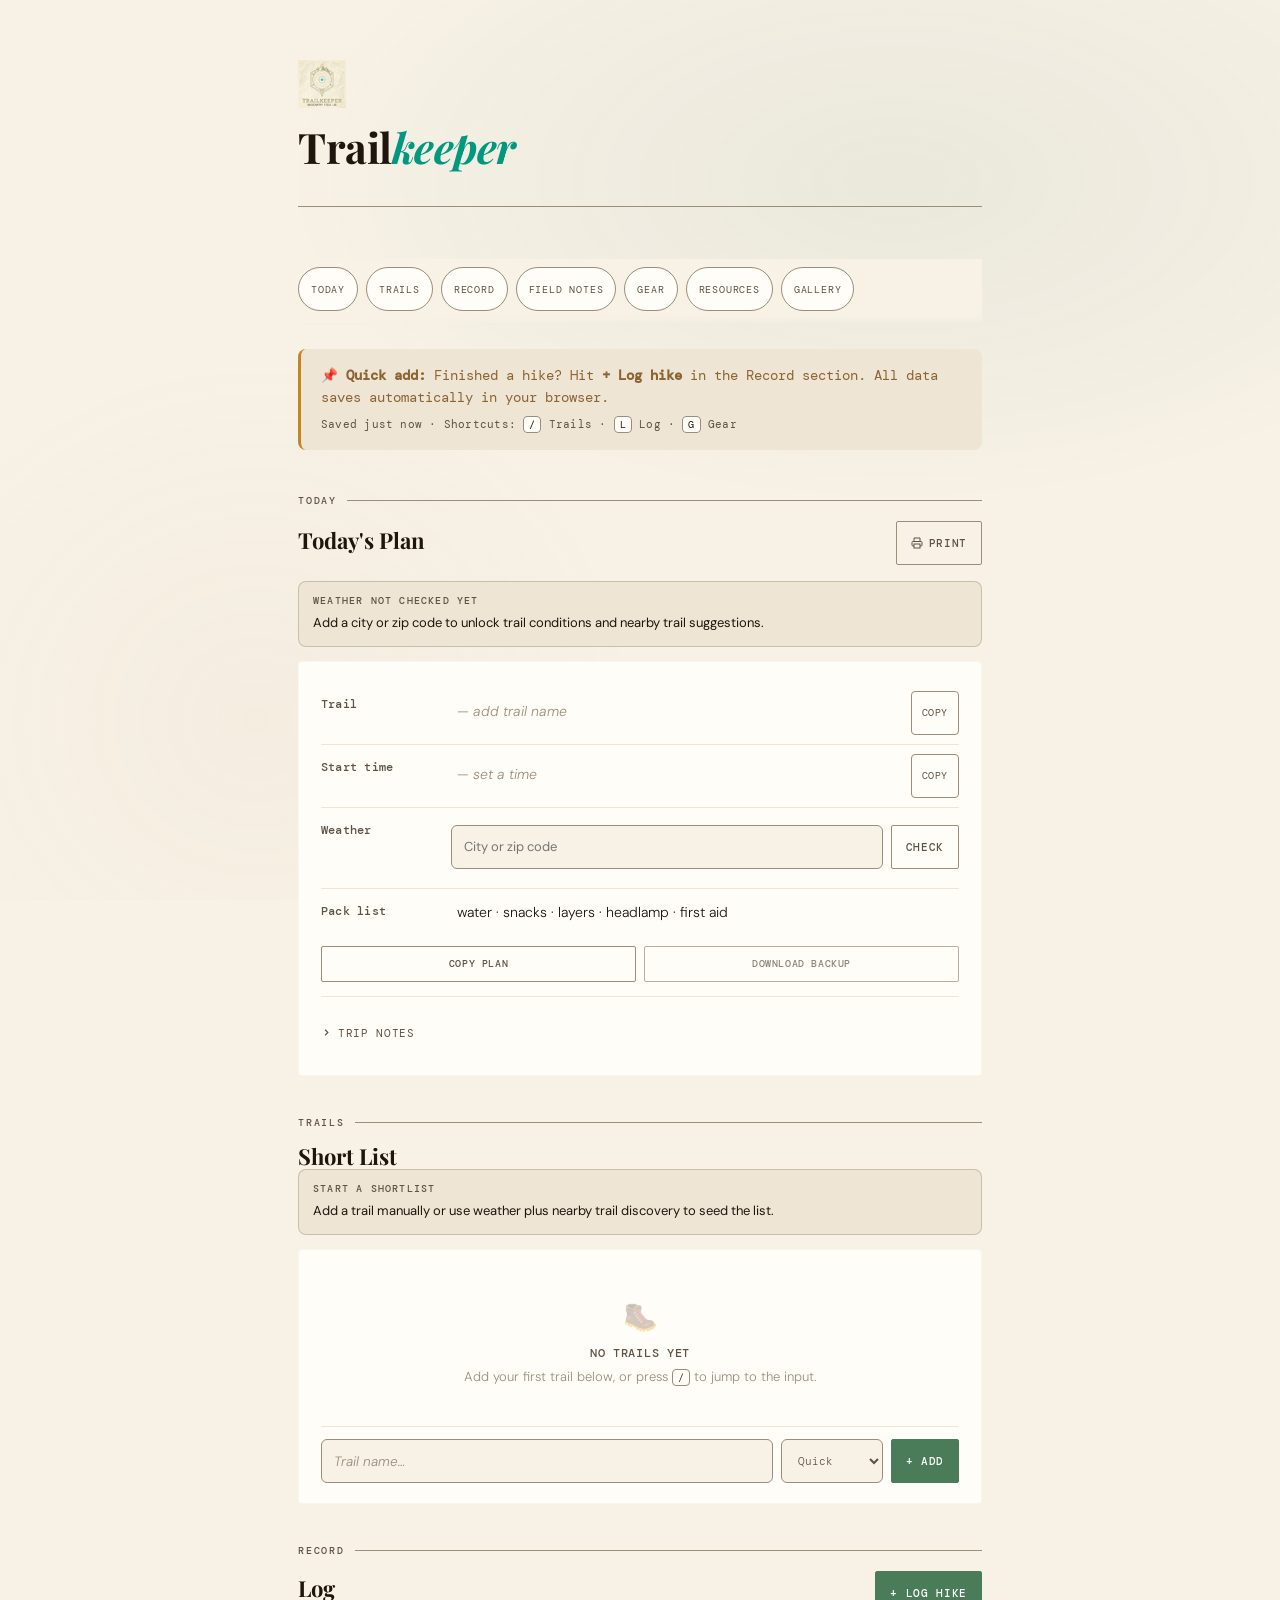
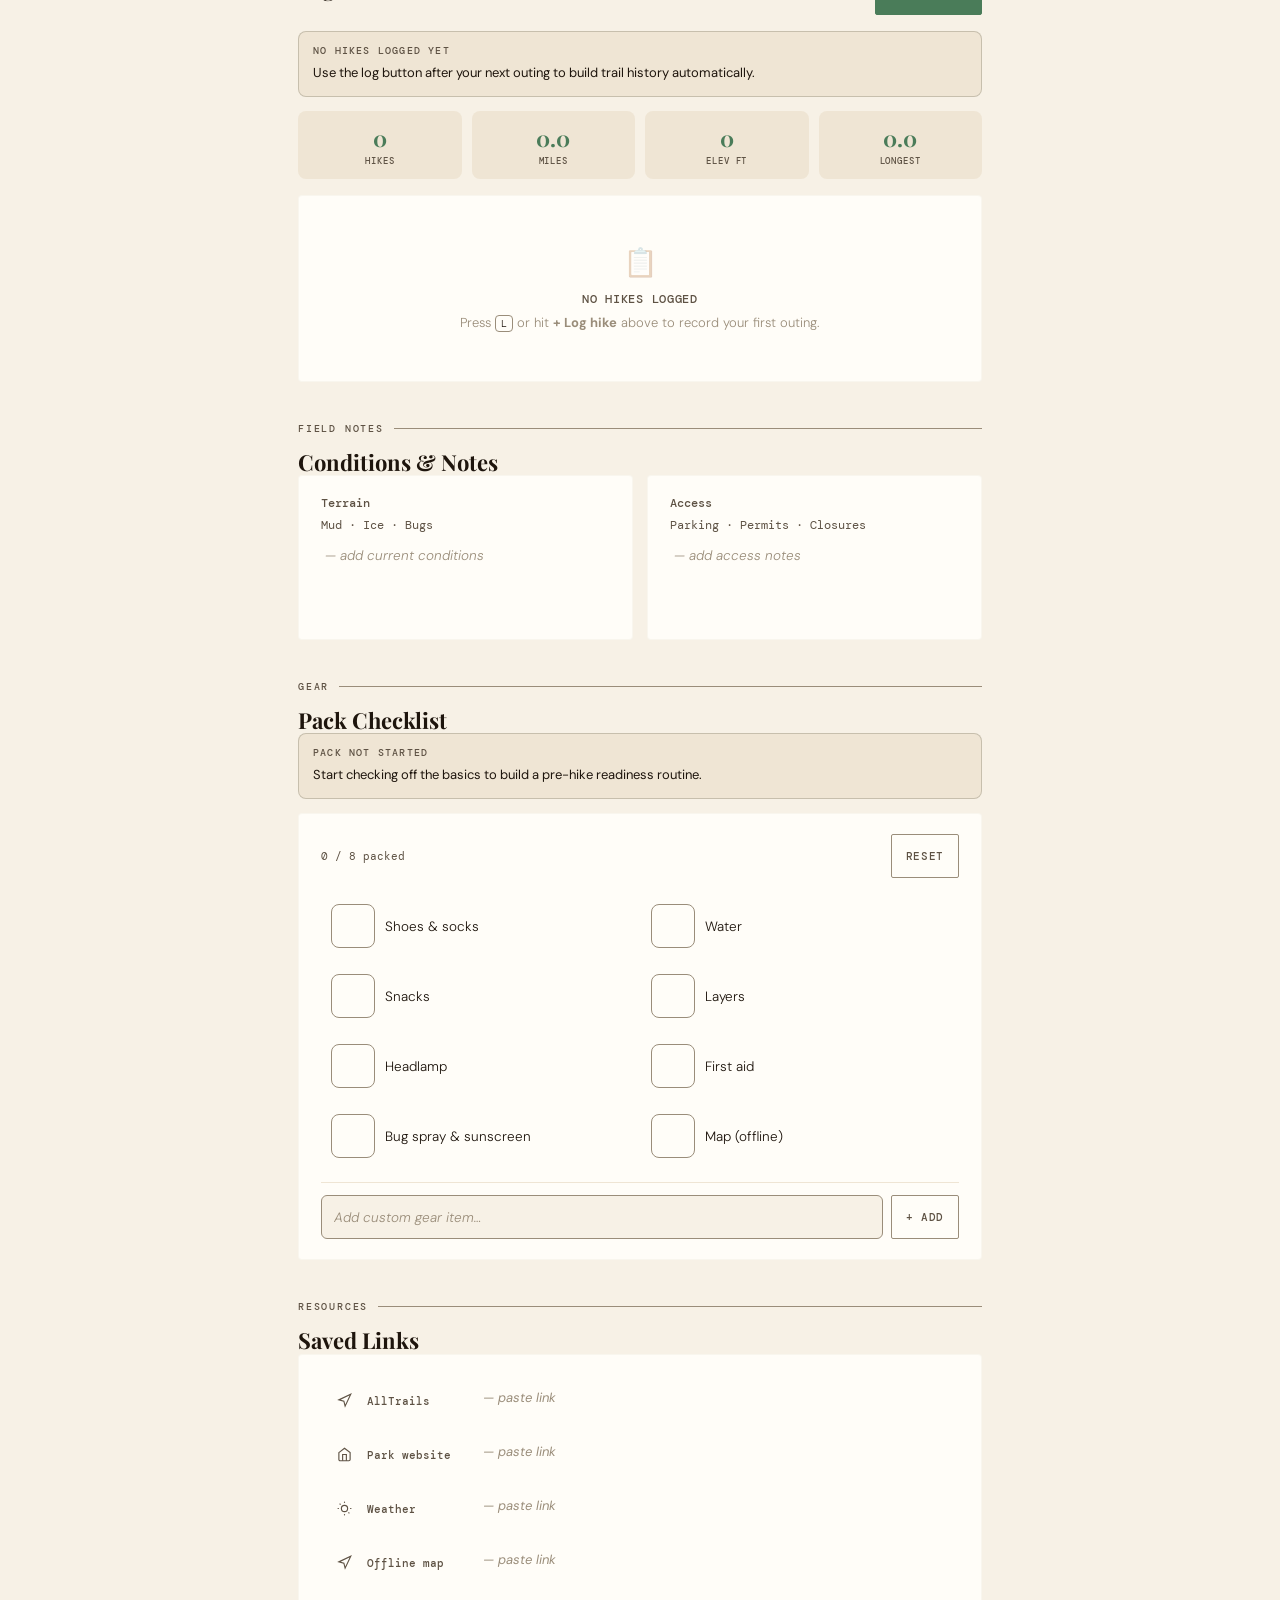
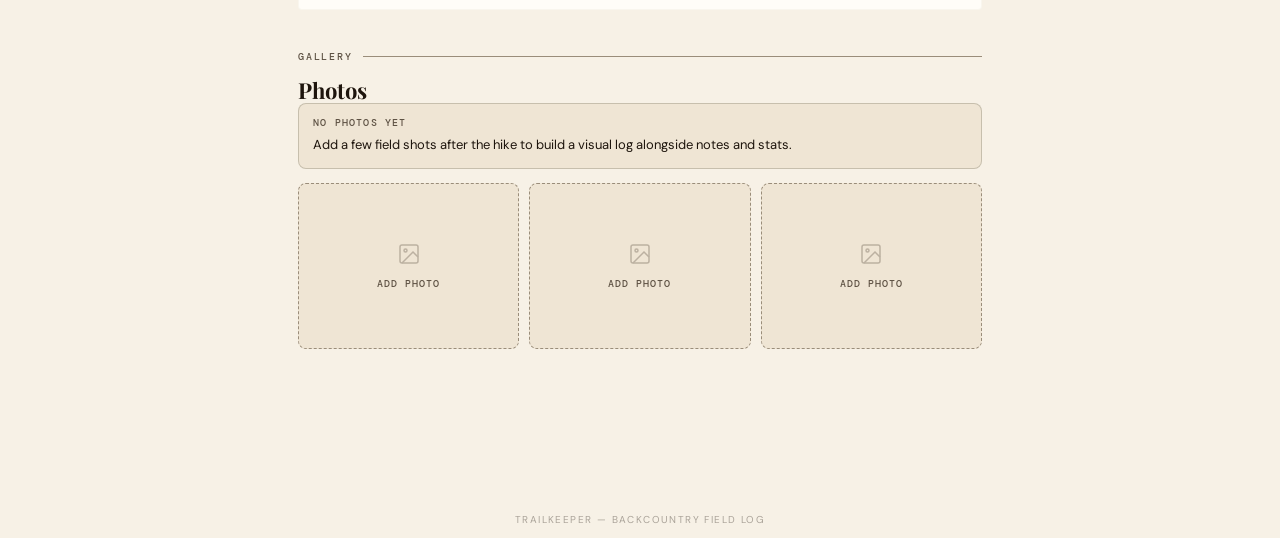
==== commit c753f546: "Add Trailkeeper adaptive state UX and undo recovery" ====
--- a/hiking-page.html
+++ b/hiking-page.html
@@ -4,6 +4,8 @@
 <meta charset="UTF-8">
 <meta name="viewport" content="width=device-width, initial-scale=1.0">
 <title>Trailkeeper</title>
+<link rel="icon" type="image/svg+xml" href="images/favicon.svg">
+<link rel="icon" href="images/tk.png" type="image/png">
 <link rel="manifest" href="manifest.json">
 <meta name="theme-color" content="#0a0e0c">
 <meta name="apple-mobile-web-app-capable" content="yes">
@@ -52,16 +54,16 @@
     <div class="modal-field">
       <label class="modal-label">Difficulty</label>
       <div class="modal-rating" id="ratingStars" role="group" aria-label="Difficulty 1-5">
-        <button class="rating-star" data-val="1" aria-label="1 star">★</button>
-        <button class="rating-star" data-val="2" aria-label="2 stars">★</button>
-        <button class="rating-star" data-val="3" aria-label="3 stars">★</button>
-        <button class="rating-star" data-val="4" aria-label="4 stars">★</button>
-        <button class="rating-star" data-val="5" aria-label="5 stars">★</button>
+        <button class="rating-star" data-val="1" aria-label="1 star">&#9733;</button>
+        <button class="rating-star" data-val="2" aria-label="2 stars">&#9733;</button>
+        <button class="rating-star" data-val="3" aria-label="3 stars">&#9733;</button>
+        <button class="rating-star" data-val="4" aria-label="4 stars">&#9733;</button>
+        <button class="rating-star" data-val="5" aria-label="5 stars">&#9733;</button>
       </div>
     </div>
     <div class="modal-field">
       <label class="modal-label" for="logNote">One sentence note</label>
-      <textarea class="modal-textarea" id="logNote" placeholder="Steep switchbacks but worth it for the summit view…"></textarea>
+      <textarea class="modal-textarea" id="logNote" placeholder="Steep switchbacks but worth it for the summit view&#8230;"></textarea>
     </div>
     <div class="modal-footer">
       <button class="btn btn-ghost" id="logCancel">Cancel</button>
@@ -90,8 +92,8 @@
 
   <!-- CALLOUT -->
   <div class="callout" role="note">
-    <strong>📌 Quick add:</strong> Finished a hike? Hit <strong>+ Log hike</strong> in the Record section. All data saves automatically in your browser.
-    <div class="callout-meta" aria-live="polite"><span id="saveMeta">Auto-save active</span> · Shortcuts: <kbd>/</kbd> Trails · <kbd>L</kbd> Log · <kbd>G</kbd> Gear</div>
+    <strong>&#128204; Quick add:</strong> Finished a hike? Hit <strong>+ Log hike</strong> in the Record section. All data saves automatically in your browser.
+    <div class="callout-meta" aria-live="polite"><span id="saveMeta">Auto-save active</span> &middot; Shortcuts: <kbd>/</kbd> Trails &middot; <kbd>L</kbd> Log &middot; <kbd>G</kbd> Gear</div>
   </div>
 
   <!-- TODAY'S PLAN -->
@@ -139,7 +141,7 @@
         </div>
         <div class="field">
           <span class="field-key">Pack list</span>
-          <span class="field-text">water · snacks · layers · headlamp · first aid</span>
+          <span class="field-text">water &middot; snacks &middot; layers &middot; headlamp &middot; first aid</span>
         </div>
       </div>
       <div class="trail-export">
@@ -152,7 +154,7 @@
           Trip notes
         </button>
         <div class="trip-notes-body" id="notesBody">
-          <textarea class="trip-notes-textarea" id="tripNotes" placeholder="Trailhead directions, permit details, parking tips…" rows="4"></textarea>
+          <textarea class="trip-notes-textarea" id="tripNotes" placeholder="Trailhead directions, permit details, parking tips&#8230;" rows="4"></textarea>
         </div>
       </div>
     </div>
@@ -166,7 +168,7 @@
       <ul class="trail-list" id="trailList" aria-label="Trail shortlist"></ul>
       <div class="trail-add-row">
         <label class="visually-hidden" for="trailInput">New trail name</label>
-        <input class="trail-add-input" id="trailInput" type="text" placeholder="Trail name…" aria-label="New trail name">
+        <input class="trail-add-input" id="trailInput" type="text" placeholder="Trail name&#8230;" aria-label="New trail name">
         <select class="trail-add-select" id="trailCategory" aria-label="Duration category">
           <option value="Quick">Quick</option>
           <option value="Half day">Half day</option>
@@ -202,12 +204,12 @@
     <div class="two-col">
       <div class="card">
         <span class="conditions-heading">Terrain</span>
-        <div class="conditions-sublabel">Mud · Ice · Bugs</div>
+        <div class="conditions-sublabel">Mud &middot; Ice &middot; Bugs</div>
         <textarea class="conditions-textarea" id="condTerrain" placeholder="— add current conditions" rows="3"></textarea>
       </div>
       <div class="card">
         <span class="conditions-heading">Access</span>
-        <div class="conditions-sublabel">Parking · Permits · Closures</div>
+        <div class="conditions-sublabel">Parking &middot; Permits &middot; Closures</div>
         <textarea class="conditions-textarea" id="condAccess" placeholder="— add access notes" rows="3"></textarea>
       </div>
     </div>
@@ -234,7 +236,7 @@
       </ul>
       <div class="checklist-add">
         <label class="visually-hidden" for="gearInput">Custom gear item</label>
-        <input class="checklist-add-input" id="gearInput" type="text" placeholder="Add custom gear item…">
+        <input class="checklist-add-input" id="gearInput" type="text" placeholder="Add custom gear item&#8230;">
         <button class="btn btn-ghost" id="gearAdd">+ Add</button>
       </div>
     </div>
@@ -283,703 +285,8 @@
 </footer>
 <a class="back-to-top" id="backToTop" href="#top" aria-label="Back to top">Top</a>
 
-<script>
-/* ── STORAGE ── */
-const store = {
-  get: (k, d) => { try { const v = localStorage.getItem(k); return v !== null ? JSON.parse(v) : d; } catch { return d; } },
-  set: (k, v) => {
-    try {
-      localStorage.setItem(k, JSON.stringify(v));
-      window.dispatchEvent(new Event('trailkeeper:saved'));
-    } catch {}
-  }
-};
-
-function esc(str) {
-  return String(str ?? '').replace(/[&<>"']/g, ch => ({
-    '&': '&amp;',
-    '<': '&lt;',
-    '>': '&gt;',
-    '"': '&quot;',
-    "'": '&#39;'
-  }[ch]));
-}
-
-function isSafeDataImage(src) {
-  if (typeof src !== 'string') return false;
-  if (src.length > 4_500_000) return false;
-  const match = src.match(/^data:image\/(png|jpe?g|webp|gif|avif);base64,([A-Za-z0-9+/=]+)$/i);
-  if (!match) return false;
-  return match[2].length % 4 === 0;
-}
-
-function deepClone(value) {
-  return JSON.parse(JSON.stringify(value));
-}
-
-function setupTwoClickConfirm(button, onConfirm, confirmText = 'Sure?') {
-  let armed = false;
-  let resetTimer = null;
-  const defaultText = button.textContent;
-  const reset = () => {
-    armed = false;
-    button.textContent = defaultText;
-    button.classList.remove('is-confirming');
-    if (resetTimer) {
-      clearTimeout(resetTimer);
-      resetTimer = null;
-    }
-  };
-  button.addEventListener('click', e => {
-    e.preventDefault();
-    if (!armed) {
-      armed = true;
-      button.textContent = confirmText;
-      button.classList.add('is-confirming');
-      resetTimer = setTimeout(reset, 2000);
-      return;
-    }
-    reset();
-    onConfirm();
-  });
-}
-
-/* ── TOAST ── */
-function toast(msg, type = '') {
-  const el = document.createElement('div');
-  el.className = 'toast' + (type ? ' ' + type : '');
-  const text = document.createElement('span');
-  text.className = 'toast-msg';
-  text.textContent = msg;
-  el.appendChild(text);
-  document.getElementById('toastContainer').appendChild(el);
-  setTimeout(() => el.remove(), 2600);
-}
-
-function showUndoToast(msg, onUndo, timeoutMs = 5000) {
-  const el = document.createElement('div');
-  el.className = 'toast';
-  const text = document.createElement('span');
-  text.className = 'toast-msg';
-  text.textContent = msg;
-  const btn = document.createElement('button');
-  btn.type = 'button';
-  btn.className = 'toast-undo';
-  btn.textContent = 'Undo';
-  let dismissed = false;
-  const remove = () => {
-    if (dismissed) return;
-    dismissed = true;
-    el.remove();
-  };
-  btn.addEventListener('click', () => {
-    if (dismissed) return;
-    dismissed = true;
-    try { onUndo(); } finally { el.remove(); }
-  });
-  el.append(text, btn);
-  document.getElementById('toastContainer').appendChild(el);
-  setTimeout(remove, timeoutMs);
-}
-
-/* ── AUTOSAVE META ── */
-const saveMeta = document.getElementById('saveMeta');
-let saveMetaInterval = null;
-let lastSavedAt = null;
-function setSaveMeta(text) {
-  if (!saveMeta) return;
-  saveMeta.textContent = text;
-}
-function formatSavedAgo(msAgo) {
-  if (msAgo < 5000) return 'Saved just now';
-  if (msAgo < 60000) return `Saved ${Math.max(1, Math.floor(msAgo / 1000))}s ago`;
-  if (msAgo < 3600000) return `Saved ${Math.floor(msAgo / 60000)}m ago`;
-  return `Saved ${Math.floor(msAgo / 3600000)}h ago`;
-}
-function refreshSaveMeta() {
-  if (!lastSavedAt) {
-    setSaveMeta('Auto-save active');
-    return;
-  }
-  setSaveMeta(formatSavedAgo(Date.now() - lastSavedAt));
-}
-window.addEventListener('trailkeeper:saved', () => {
-  lastSavedAt = Date.now();
-  refreshSaveMeta();
-  if (!saveMetaInterval) saveMetaInterval = setInterval(refreshSaveMeta, 30000);
-});
-refreshSaveMeta();
-
-/* ── STAGGER ANIMATIONS ── */
-document.querySelectorAll('.section').forEach((el, i) => {
-  el.style.animationDelay = (0.1 + i * 0.07) + 's';
-});
-
-/* ── BACK TO TOP ── */
-const backToTop = document.getElementById('backToTop');
-const firstSection = document.getElementById('sec-today');
-const sectionNavLinks = [...document.querySelectorAll('.section-nav a')];
-const sectionById = sectionNavLinks
-  .map(link => {
-    const id = (link.getAttribute('href') || '').replace(/^#/, '');
-    return { link, section: document.getElementById(id) };
-  })
-  .filter(x => x.section);
-
-function updateActiveSectionNav() {
-  const marker = window.scrollY + 120;
-  let activeId = '';
-  for (const item of sectionById) {
-    if (item.section.offsetTop <= marker) activeId = item.section.id;
-  }
-  sectionById.forEach(item => item.link.classList.toggle('is-active', item.section.id === activeId));
-}
-
-function updateBackToTop() {
-  const threshold = firstSection ? firstSection.offsetTop + firstSection.offsetHeight : 300;
-  backToTop.classList.toggle('visible', window.scrollY > threshold);
-  updateActiveSectionNav();
-}
-window.addEventListener('scroll', updateBackToTop, { passive: true });
-updateBackToTop();
-
-/* ── CONTENTEDITABLE PERSISTENCE ── */
-document.querySelectorAll('[data-key]').forEach(el => {
-  const key = el.dataset.key;
-  const saved = store.get(key, '');
-  if (saved) el.textContent = saved;
-  el.addEventListener('input', () => store.set(key, el.textContent.trim()));
-});
-
-/* ── TRIP NOTES ── */
-const notesToggle = document.getElementById('notesToggle');
-const notesBody   = document.getElementById('notesBody');
-const tripNotes   = document.getElementById('tripNotes');
-function setNotesOpen(open) {
-  notesBody.classList.toggle('open', open);
-  notesToggle.setAttribute('aria-expanded', String(open));
-  document.getElementById('notesArrow').setAttribute('points', open ? '18 9 12 15 6 9' : '9 18 15 12 9 6');
-}
-notesToggle.addEventListener('click', () => {
-  const open = !notesBody.classList.contains('open');
-  setNotesOpen(open);
-  store.set('tripNotesOpen', open);
-});
-setNotesOpen(Boolean(store.get('tripNotesOpen', false)));
-tripNotes.value = store.get('tripNotes', '');
-tripNotes.addEventListener('input', () => store.set('tripNotes', tripNotes.value));
-
-/* ── WEATHER ── */
-const weatherBtn    = document.getElementById('weatherFetch');
-const weatherCity   = document.getElementById('weatherCity');
-const weatherResult = document.getElementById('weatherResult');
-const savedCity = store.get('weatherCity', '');
-if (savedCity) weatherCity.value = savedCity;
-weatherBtn.addEventListener('click', fetchWeather);
-weatherCity.addEventListener('keydown', e => e.key === 'Enter' && fetchWeather());
-
-async function fetchWeather() {
-  const city = weatherCity.value.trim();
-  if (!city) return;
-  store.set('weatherCity', city);
-  weatherBtn.textContent = '...';
-  weatherBtn.disabled = true;
-  weatherBtn.classList.add('weather-loading');
-  try {
-    const geo = await fetch(`https://geocoding-api.open-meteo.com/v1/search?name=${encodeURIComponent(city)}&count=1&language=en&format=json`).then(r => r.json());
-    if (!geo.results?.length) throw new Error('not found');
-    const { latitude, longitude, name, country_code } = geo.results[0];
-    window.TK = window.TK || {}; window.TK.weatherContext = { zip: city, lat: latitude, lon: longitude, placeLabel: name || city };
-    const wx = await fetch(`https://api.open-meteo.com/v1/forecast?latitude=${latitude}&longitude=${longitude}&daily=temperature_2m_max,temperature_2m_min,precipitation_probability_max,windspeed_10m_max&temperature_unit=fahrenheit&windspeed_unit=mph&timezone=auto&forecast_days=1`).then(r => r.json());
-    const d = wx.daily;
-    const high = Math.round(d.temperature_2m_max[0]);
-    const low = Math.round(d.temperature_2m_min[0]);
-    const precip = d.precipitation_probability_max[0];
-    const wind = Math.round(d.windspeed_10m_max[0]);
-    let verdict, cls, icon;
-    if (precip >= 70 || wind >= 35) { verdict = 'No-go'; cls = 'weather-no'; icon = '[X]'; }
-    else if (precip >= 40 || wind >= 20) { verdict = 'Caution'; cls = 'weather-warn'; icon = '[!]'; }
-    else { verdict = 'Go'; cls = 'weather-go'; icon = '[OK]'; }
-    weatherResult.innerHTML = `<span class="${cls}">${esc(icon)} ${esc(verdict)}</span> - ${esc(name)}, ${esc((country_code || '').toUpperCase())}<span class="weather-detail">High ${esc(high)}F · Low ${esc(low)}F · Precip ${esc(precip)}% · Wind ${esc(wind)} mph</span>`;
-    weatherResult.classList.add('visible');
-  } catch {
-    weatherResult.innerHTML = `<span class="weather-danger">${esc('Location not found - try a different city name.')}</span>`;
-    weatherResult.classList.add('visible');
-  } finally {
-    weatherBtn.textContent = 'Check';
-    weatherBtn.disabled = false;
-    weatherBtn.classList.remove('weather-loading');
-  }
-}
-
-/* ── TRAIL SHORTLIST ── */
-let trails = store.get('trails', []);
-const STATUSES = ['unvisited','planned','done'];
-const SLABELS  = { unvisited:'Unvisited', planned:'Planned', done:'Done ✓' };
-
-function renderTrails() {
-  const list = document.getElementById('trailList');
-  list.innerHTML = '';
-  if (!trails.length) {
-    const empty = document.createElement('li');
-    empty.className = 'empty-state';
-    empty.innerHTML = `<span class="empty-state-icon" aria-hidden="true">🥾</span>
-      <div class="empty-state-title">No trails yet</div>
-      <div class="empty-state-hint">Add your first trail below, or press <kbd>/</kbd> to jump to the input.</div>`;
-    list.appendChild(empty);
-    return;
-  }
-  let statusUpdated = false;
-  trails.forEach((t, i) => {
-    const safeStatus = STATUSES.includes(t.status) ? t.status : 'unvisited';
-    if (safeStatus !== t.status) {
-      trails[i].status = safeStatus;
-      statusUpdated = true;
-    }
-    const safeStatusLabel = esc(SLABELS[safeStatus]);
-    const li = document.createElement('li');
-    li.className = 'trail-item';
-    li.innerHTML = `
-      <span class="trail-tag">${esc(t.category)}</span>
-      <span class="trail-name${safeStatus==='done'?' done':''}">${esc(t.name)}</span>
-      <button class="trail-set-today btn" aria-label="Set as today's trail">→ Today</button>
-      <button class="trail-status ${safeStatus}" aria-label="Status: ${safeStatusLabel}">${safeStatusLabel}</button>
-      <button class="trail-delete" aria-label="Remove ${esc(t.name)}">✕</button>`;
-    li.querySelector('.trail-set-today').addEventListener('click', () => {
-      const el = document.getElementById('planTrail');
-      el.textContent = t.name;
-      store.set('planTrail', t.name);
-      toast(`"${t.name}" set as today's trail`, 'success');
-    });
-    li.querySelector('.trail-status').addEventListener('click', () => {
-      trails[i].status = STATUSES[(STATUSES.indexOf(safeStatus) + 1) % STATUSES.length];
-      store.set('trails', trails);
-      renderTrails();
-    });
-    setupTwoClickConfirm(li.querySelector('.trail-delete'), () => {
-      const prevTrails = deepClone(trails);
-      const removedName = t.name;
-      trails.splice(i, 1);
-      store.set('trails', trails);
-      renderTrails();
-      toast('Trail removed');
-      showUndoToast(`Removed "${removedName}"`, () => {
-        trails = prevTrails;
-        store.set('trails', trails);
-        renderTrails();
-        toast('Trail restored', 'success');
-      });
-    });
-    list.appendChild(li);
-  });
-  if (statusUpdated) store.set('trails', trails);
-}
-
-document.getElementById('trailAdd').addEventListener('click', addTrail);
-document.getElementById('trailInput').addEventListener('keydown', e => e.key==='Enter' && addTrail());
-function addTrail() {
-  const name = document.getElementById('trailInput').value.trim();
-  if (!name) return;
-  trails.push({ name, category: document.getElementById('trailCategory').value, status: 'unvisited' });
-  store.set('trails', trails);
-  document.getElementById('trailInput').value = '';
-  renderTrails();
-  toast(`"${name}" added`, 'success');
-}
-renderTrails();
-
-/* ── HIKE LOG ── */
-let hikeLog = store.get('hikeLog', []);
-let selectedRating = 0;
-
-function renderLog() {
-  const entries = document.getElementById('logEntries');
-  entries.innerHTML = '';
-  if (!hikeLog.length) {
-    const empty = document.createElement('li');
-    empty.className = 'empty-state';
-    empty.innerHTML = `<span class="empty-state-icon" aria-hidden="true">📋</span>
-      <div class="empty-state-title">No hikes logged</div>
-      <div class="empty-state-hint">Press <kbd>L</kbd> or hit <strong>+ Log hike</strong> above to record your first outing.</div>`;
-    entries.appendChild(empty);
-  } else {
-    [...hikeLog].reverse().forEach((h, ri) => {
-      const i = hikeLog.length - 1 - ri;
-      const li = document.createElement('li');
-      li.className = 'log-entry';
-      const safeRating = Number.isFinite(Number(h.rating)) ? Math.min(5, Math.max(0, Math.round(Number(h.rating)))) : 0;
-      const stars = safeRating ? `<span class="log-stars">${'★'.repeat(safeRating)}${'☆'.repeat(5 - safeRating)}</span>` : '';
-      const milesText = h.miles ? ` · ${esc(h.miles)} mi` : '';
-      const elevationValue = h.elevation ? Number(h.elevation) : NaN;
-      const elevationText = h.elevation
-        ? ` · ${Number.isFinite(elevationValue) ? esc(elevationValue.toLocaleString()) : esc(h.elevation)} ft`
-        : '';
-      li.innerHTML = `
-        <div>
-          <div class="log-entry-header"><span class="log-entry-name">${esc(h.trail)}</span><button class="copy-btn" aria-label="Copy trail name">Copy</button></div>
-          <div class="log-entry-meta">${esc(h.date || '')}${milesText}${elevationText}${safeRating ? ' · ' + stars : ''}</div>
-          ${h.note ? `<div class="log-entry-note">${esc(h.note)}</div>` : ''}
-        </div>
-        <button class="btn btn-danger" aria-label="Delete entry">✕</button>`;
-      setupTwoClickConfirm(li.querySelector('.btn-danger'), () => {
-        const prevLog = deepClone(hikeLog);
-        const removedTrailName = h.trail;
-        hikeLog.splice(i, 1);
-        store.set('hikeLog', hikeLog);
-        renderLog();
-        toast('Entry removed');
-        showUndoToast(`Removed "${removedTrailName}" log`, () => {
-          hikeLog = prevLog;
-          store.set('hikeLog', hikeLog);
-          renderLog();
-          toast('Entry restored', 'success');
-        });
-      });
-      const logCopyBtn = li.querySelector('.copy-btn');
-      if (logCopyBtn) logCopyBtn.addEventListener('click', () => copyText(h.trail, logCopyBtn));
-      entries.appendChild(li);
-    });
-  }
-  const miles = hikeLog.reduce((s, h) => s + (parseFloat(h.miles) || 0), 0);
-  const elev = hikeLog.reduce((s, h) => s + (parseInt(h.elevation) || 0), 0);
-  const longest = hikeLog.reduce((m, h) => Math.max(m, parseFloat(h.miles) || 0), 0);
-  document.getElementById('statHikes').textContent = hikeLog.length;
-  document.getElementById('statMiles').textContent = miles.toFixed(1);
-  document.getElementById('statElev').textContent = elev >= 1000 ? (elev / 1000).toFixed(1) + 'k' : elev;
-  document.getElementById('statLongest').textContent = longest.toFixed(1);
-}
-
-let previouslyFocused = null;
-const logModal = document.getElementById('logModal');
-const pageEl = document.querySelector('.page');
-const modalCard = logModal.querySelector('.modal');
-
-function getModalFocusable() {
-  return [...modalCard.querySelectorAll('button:not([disabled]), input:not([disabled]), textarea:not([disabled]), select:not([disabled]), [href], [tabindex]:not([tabindex="-1"])')]
-    .filter(el => !el.hasAttribute('hidden'));
-}
-
-function openModal() {
-  previouslyFocused = document.activeElement;
-  const suggestedTrail =
-    document.getElementById('planTrail').textContent.trim() ||
-    (trails.find(t => t.status === 'planned') || trails[0] || {}).name ||
-    '';
-  if (suggestedTrail) document.getElementById('logTrail').value = suggestedTrail;
-  document.getElementById('logDate').value = new Date().toISOString().split('T')[0];
-  logModal.classList.add('open');
-  pageEl.setAttribute('aria-hidden', 'true');
-  setTimeout(() => {
-    const focusable = getModalFocusable();
-    if (focusable.length) focusable[0].focus();
-  }, 50);
-}
-
-function closeModal() {
-  if (!logModal.classList.contains('open')) return;
-  logModal.classList.remove('open');
-  pageEl.removeAttribute('aria-hidden');
-  document.getElementById('logTrail').value = '';
-  document.getElementById('logNote').value = '';
-  document.getElementById('logMiles').value = '';
-  document.getElementById('logElevation').value = '';
-  selectedRating = 0;
-  document.querySelectorAll('.rating-star').forEach(s => s.classList.remove('active'));
-  if (previouslyFocused) { previouslyFocused.focus(); previouslyFocused = null; }
-}
-
-/* Focus trap inside modal */
-logModal.addEventListener('keydown', e => {
-  if ((e.ctrlKey || e.metaKey) && e.key === 'Enter') {
-    e.preventDefault();
-    document.getElementById('logSave').click();
-    return;
-  }
-  if (!logModal.classList.contains('open') || e.key !== 'Tab') return;
-  const focusable = getModalFocusable();
-  if (!focusable.length) return;
-  const first = focusable[0];
-  const last = focusable[focusable.length - 1];
-  if (e.shiftKey) {
-    if (document.activeElement === first) { e.preventDefault(); last.focus(); }
-  } else {
-    if (document.activeElement === last) { e.preventDefault(); first.focus(); }
-  }
-});
-
-document.getElementById('openLogModal').addEventListener('click', openModal);
-document.getElementById('logCancel').addEventListener('click', closeModal);
-logModal.addEventListener('click', e => e.target === e.currentTarget && closeModal());
-document.addEventListener('keydown', e => { if (e.key === 'Escape' && logModal.classList.contains('open')) closeModal(); });
-
-function isTypingTarget(el) {
-  if (!el) return false;
-  return Boolean(el.closest('input, textarea, select, [contenteditable="true"]'));
-}
-
-document.addEventListener('keydown', e => {
-  if (isTypingTarget(document.activeElement) || logModal.classList.contains('open')) return;
-  const key = e.key.toLowerCase();
-  if (e.key === '/') {
-    e.preventDefault();
-    document.getElementById('trailInput').focus();
-    return;
-  }
-  if (key === 'l') {
-    e.preventDefault();
-    openModal();
-    return;
-  }
-  if (key === 'g') {
-    e.preventDefault();
-    document.getElementById('gearInput').focus();
-  }
-});
-
-document.getElementById('logSave').addEventListener('click', () => {
-  const trail = document.getElementById('logTrail').value.trim();
-  if (!trail) { document.getElementById('logTrail').focus(); return; }
-  hikeLog.push({
-    trail,
-    date: document.getElementById('logDate').value,
-    miles: document.getElementById('logMiles').value,
-    elevation: document.getElementById('logElevation').value,
-    note: document.getElementById('logNote').value.trim(),
-    rating: selectedRating
-  });
-  store.set('hikeLog', hikeLog);
-  renderLog();
-  closeModal();
-  toast(`"${trail}" logged!`, 'success');
-});
-
-document.querySelectorAll('.rating-star').forEach(btn => {
-  btn.addEventListener('click', () => {
-    selectedRating = +btn.dataset.val;
-    document.querySelectorAll('.rating-star').forEach((s,i) => s.classList.toggle('active', i < selectedRating));
-  });
-});
-
-renderLog();
-
-/* ── GEAR CHECKLIST ── */
-let customGear  = store.get('customGear', []);
-let checkedGear = store.get('checkedGear', []);
-
-function updateProgress() {
-  const all  = document.querySelectorAll('#checklist .check-item input').length;
-  const done = document.querySelectorAll('#checklist .check-item input:checked').length;
-  document.getElementById('checkProgress').textContent = `${done} / ${all} packed`;
-}
-
-function syncChecklistFromState() {
-  document.querySelectorAll('#checklist .check-item').forEach(li => li.classList.remove('checked-label'));
-  document.querySelectorAll('#checklist .check-item:not(.custom)').forEach((item, i) => {
-    const cb = item.querySelector('input');
-    const checked = checkedGear.includes('default_' + i);
-    cb.checked = checked;
-    if (checked) item.classList.add('checked-label');
-  });
-  document.querySelectorAll('#checklist .check-item.custom').forEach((item, i) => {
-    const cb = item.querySelector('input');
-    const checked = checkedGear.includes('custom_' + i);
-    cb.checked = checked;
-    if (checked) item.classList.add('checked-label');
-  });
-}
-
-function renderCustomGear() {
-  document.querySelectorAll('#checklist .custom').forEach(el => el.remove());
-  customGear.forEach((label, ci) => {
-    const li = document.createElement('li');
-    li.className = 'check-item custom';
-    const key = 'custom_' + ci;
-    const checked = checkedGear.includes(key);
-    li.innerHTML = `<input type="checkbox" aria-label="${esc(label)}"${checked?' checked':''}> ${esc(label)}<button class="check-delete" aria-label="Remove ${esc(label)}">✕</button>`;
-    if (checked) li.classList.add('checked-label');
-    li.querySelector('input').addEventListener('change', e => {
-      if (e.target.checked) { if (!checkedGear.includes(key)) checkedGear.push(key); li.classList.add('checked-label'); }
-      else { checkedGear = checkedGear.filter(k => k !== key); li.classList.remove('checked-label'); }
-      store.set('checkedGear', checkedGear);
-      updateProgress();
-    });
-    li.addEventListener('click', e => {
-      if (e.target.closest('.check-delete') || e.target.tagName === 'INPUT') return;
-      li.querySelector('input').click();
-    });
-    li.querySelector('.check-delete').addEventListener('click', () => {
-      const prevCustomGear = deepClone(customGear);
-      const prevCheckedGear = deepClone(checkedGear);
-      customGear.splice(ci, 1);
-      checkedGear = checkedGear.filter(k => !k.startsWith('custom_'));
-      store.set('customGear', customGear);
-      store.set('checkedGear', checkedGear);
-      renderCustomGear();
-      syncChecklistFromState();
-      updateProgress();
-      showUndoToast(`Removed "${label}"`, () => {
-        customGear = prevCustomGear;
-        checkedGear = prevCheckedGear;
-        store.set('customGear', customGear);
-        store.set('checkedGear', checkedGear);
-        renderCustomGear();
-        syncChecklistFromState();
-        updateProgress();
-        toast('Gear restored', 'success');
-      });
-    });
-    document.getElementById('checklist').appendChild(li);
-  });
-}
-
-document.querySelectorAll('#checklist .check-item:not(.custom)').forEach((item, i) => {
-  const cb = item.querySelector('input');
-  const key = 'default_' + i;
-  if (checkedGear.includes(key)) { cb.checked = true; item.classList.add('checked-label'); }
-  cb.addEventListener('change', () => {
-    if (cb.checked) { if (!checkedGear.includes(key)) checkedGear.push(key); item.classList.add('checked-label'); }
-    else { checkedGear = checkedGear.filter(k => k !== key); item.classList.remove('checked-label'); }
-    store.set('checkedGear', checkedGear);
-    updateProgress();
-  });
-  item.addEventListener('click', e => {
-    if (e.target.tagName === 'INPUT' || e.target.closest('.check-delete')) return;
-    cb.click();
-  });
-});
-
-setupTwoClickConfirm(document.getElementById('checkReset'), () => {
-  const prevCheckedGear = deepClone(checkedGear);
-  checkedGear = [];
-  store.set('checkedGear', checkedGear);
-  syncChecklistFromState();
-  updateProgress();
-  toast('Checklist reset');
-  showUndoToast('Checklist reset', () => {
-    checkedGear = prevCheckedGear;
-    store.set('checkedGear', checkedGear);
-    syncChecklistFromState();
-    updateProgress();
-    toast('Checklist restored', 'success');
-  });
-});
-
-document.getElementById('gearAdd').addEventListener('click', addGear);
-document.getElementById('gearInput').addEventListener('keydown', e => e.key === 'Enter' && addGear());
-function addGear() {
-  const val = document.getElementById('gearInput').value.trim();
-  if (!val) return;
-  customGear.push(val);
-  store.set('customGear', customGear);
-  document.getElementById('gearInput').value = '';
-  renderCustomGear();
-  updateProgress();
-  toast(`"${val}" added`, 'success');
-}
-renderCustomGear();
-syncChecklistFromState();
-updateProgress();
-
-/* ── CONDITIONS ── */
-['condTerrain','condAccess'].forEach(id => {
-  const el = document.getElementById(id);
-  el.value = store.get(id, '');
-  el.addEventListener('input', () => store.set(id, el.value));
-});
-
-/* ── PHOTOS ── */
-const PHOTO_KEYS = ['photo0','photo1','photo2'];
-function buildPhotoSlots() {
-  const strip = document.getElementById('photoStrip');
-  strip.innerHTML = '';
-  PHOTO_KEYS.forEach((key, i) => {
-    const slot = document.createElement('div');
-    slot.className = 'photo-slot';
-    slot.setAttribute('aria-label', `Photo slot ${i+1}`);
-    const saved = store.get(key, null);
-    if (saved && !isSafeDataImage(saved)) {
-      store.set(key, null);
-    }
-    if (saved && isSafeDataImage(saved)) {
-      slot.classList.add('has-photo');
-      const img = document.createElement('img');
-      img.src = saved;
-      img.alt = `Hike photo ${i + 1}`;
-      const removeBtn = document.createElement('button');
-      removeBtn.className = 'photo-remove';
-      removeBtn.setAttribute('aria-label', 'Remove photo');
-      removeBtn.textContent = '✕';
-      slot.appendChild(img);
-      slot.appendChild(removeBtn);
-      slot.querySelector('.photo-remove').addEventListener('click', e => {
-        e.stopPropagation();
-        store.set(key, null);
-        buildPhotoSlots();
-      });
-    } else {
-      slot.innerHTML = `
-        <input type="file" accept="image/*" aria-label="Upload photo ${i+1}">
-        <div class="photo-slot-content">
-          <span class="photo-slot-icon" aria-hidden="true">
-            <svg viewBox="0 0 24 24" fill="none" stroke="var(--stone)" stroke-width="1.5"><rect x="3" y="3" width="18" height="18" rx="2"/><circle cx="8.5" cy="8.5" r="1.5"/><polyline points="21 15 16 10 5 21"/></svg>
-          </span>
-          <span class="photo-slot-text">Add photo</span>
-        </div>`;
-      slot.querySelector('input[type="file"]').addEventListener('change', e => {
-        const file = e.target.files[0];
-        if (!file) return;
-        if (file.size > 3 * 1024 * 1024) { toast('Image too large (max 3MB)'); return; }
-        const reader = new FileReader();
-        reader.onload = ev => { store.set(key, ev.target.result); buildPhotoSlots(); toast('Photo saved', 'success'); };
-        reader.readAsDataURL(file);
-      });
-    }
-    strip.appendChild(slot);
-  });
-}
-buildPhotoSlots();
-
-/* ── OVERFLOW AFFORDANCES ── */
-function setupScrollFade(el) {
-  if (!el) return;
-  function update() {
-    el.classList.toggle('can-scroll-left', el.scrollLeft > 4);
-    el.classList.toggle('can-scroll-right', el.scrollLeft < el.scrollWidth - el.clientWidth - 4);
-  }
-  el.addEventListener('scroll', update, { passive: true });
-  new ResizeObserver(update).observe(el);
-  update();
-}
-setupScrollFade(document.getElementById('sectionNav'));
-
-/* ── QUICK COPY ── */
-function flashCopied(btn) {
-  const orig = btn.textContent;
-  btn.textContent = 'Copied';
-  btn.classList.add('copied');
-  setTimeout(() => { btn.textContent = orig; btn.classList.remove('copied'); }, 1200);
-}
-
-document.querySelectorAll('.copy-btn[data-copy-from]').forEach(btn => {
-  btn.addEventListener('click', () => {
-    const src = document.getElementById(btn.dataset.copyFrom);
-    if (!src) return;
-    const text = (src.textContent || src.value || '').trim();
-    if (!text) { toast('Nothing to copy'); return; }
-    navigator.clipboard.writeText(text).then(() => {
-      flashCopied(btn);
-      toast('Copied to clipboard', 'success');
-    });
-  });
-});
-
-function copyText(text, btn) {
-  navigator.clipboard.writeText(text).then(() => {
-    if (btn) flashCopied(btn);
-    toast('Copied to clipboard', 'success');
-  });
-}
-</script>
+<script src="js/photoStore.js"></script>
+<script src="js/app.js"></script>
 <script src="js/trailAdapter.js"></script>
 <script src="js/trailStore.js"></script>
 <script src="js/trailEnrichmentUI.js"></script>
--- a/shared.css
+++ b/shared.css
@@ -398,6 +398,24 @@
 .enrich-refresh:hover { color: var(--fern); }
 .enrich-refresh:focus-visible { outline: 2px solid var(--fern); outline-offset: 2px; }
 .enrich-refresh:disabled { opacity: 0.5; cursor: not-allowed; }
+.enrich-clear {
+  background: none;
+  border: none;
+  cursor: pointer;
+  color: var(--mist);
+  font-size: 12px;
+  padding: 4px;
+  border-radius: 3px;
+  min-width: 32px;
+  min-height: 32px;
+  display: inline-flex;
+  align-items: center;
+  justify-content: center;
+  transition: color 0.15s, background 0.15s;
+  flex-shrink: 0;
+}
+.enrich-clear:hover { color: var(--danger); background: var(--soft-danger-bg); }
+.enrich-clear:focus-visible { outline: 2px solid var(--fern); outline-offset: 2px; }
 .enrich-advisory {
   font-family: 'DM Mono', monospace;
   font-size: 10.5px;
@@ -494,6 +512,36 @@
   padding: 1px 5px;
   background: var(--surface);
   color: var(--ink);
+}
+
+.section-state {
+  margin: 0 0 14px;
+  padding: 12px 14px;
+  border-radius: 8px;
+  border: 1px solid var(--mist);
+  background: var(--cream);
+  animation: fadeIn 0.2s ease;
+}
+.section-state.is-empty { border-color: rgba(138,132,112,0.4); }
+.section-state.is-active { border-color: rgba(232,168,68,0.4); background: rgba(232,168,68,0.08); }
+.section-state.is-complete { border-color: rgba(109,184,127,0.45); background: rgba(109,184,127,0.08); }
+.section-state.is-error { border-color: rgba(196,92,42,0.45); background: rgba(196,92,42,0.1); }
+.section-state-title {
+  font-family: 'DM Mono', monospace;
+  font-size: 10px;
+  font-weight: 500;
+  letter-spacing: 0.12em;
+  text-transform: uppercase;
+  color: var(--stone);
+  margin-bottom: 6px;
+}
+.section-state-text {
+  font-size: 13px;
+  line-height: 1.6;
+  color: var(--ink);
+}
+.global-state {
+  margin-bottom: 28px;
 }
 
 /* ── COPY BUTTON ── */
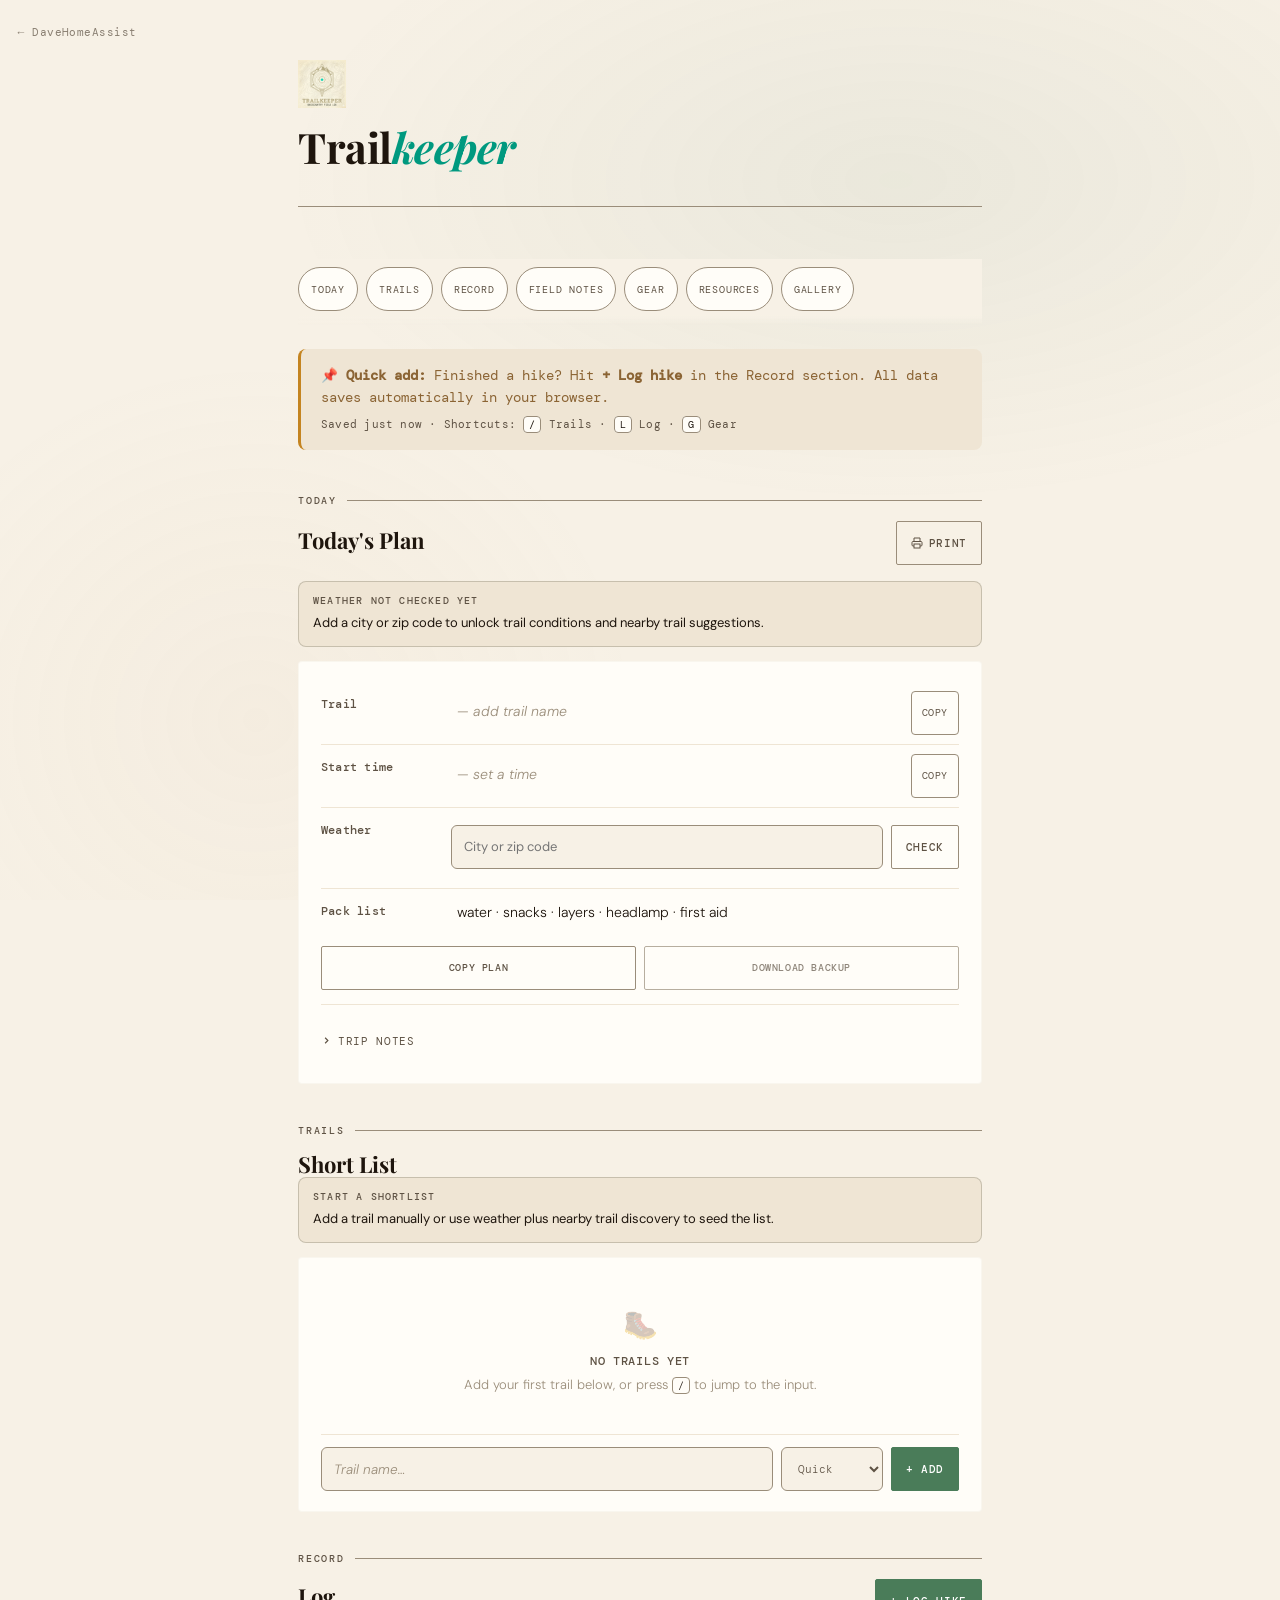
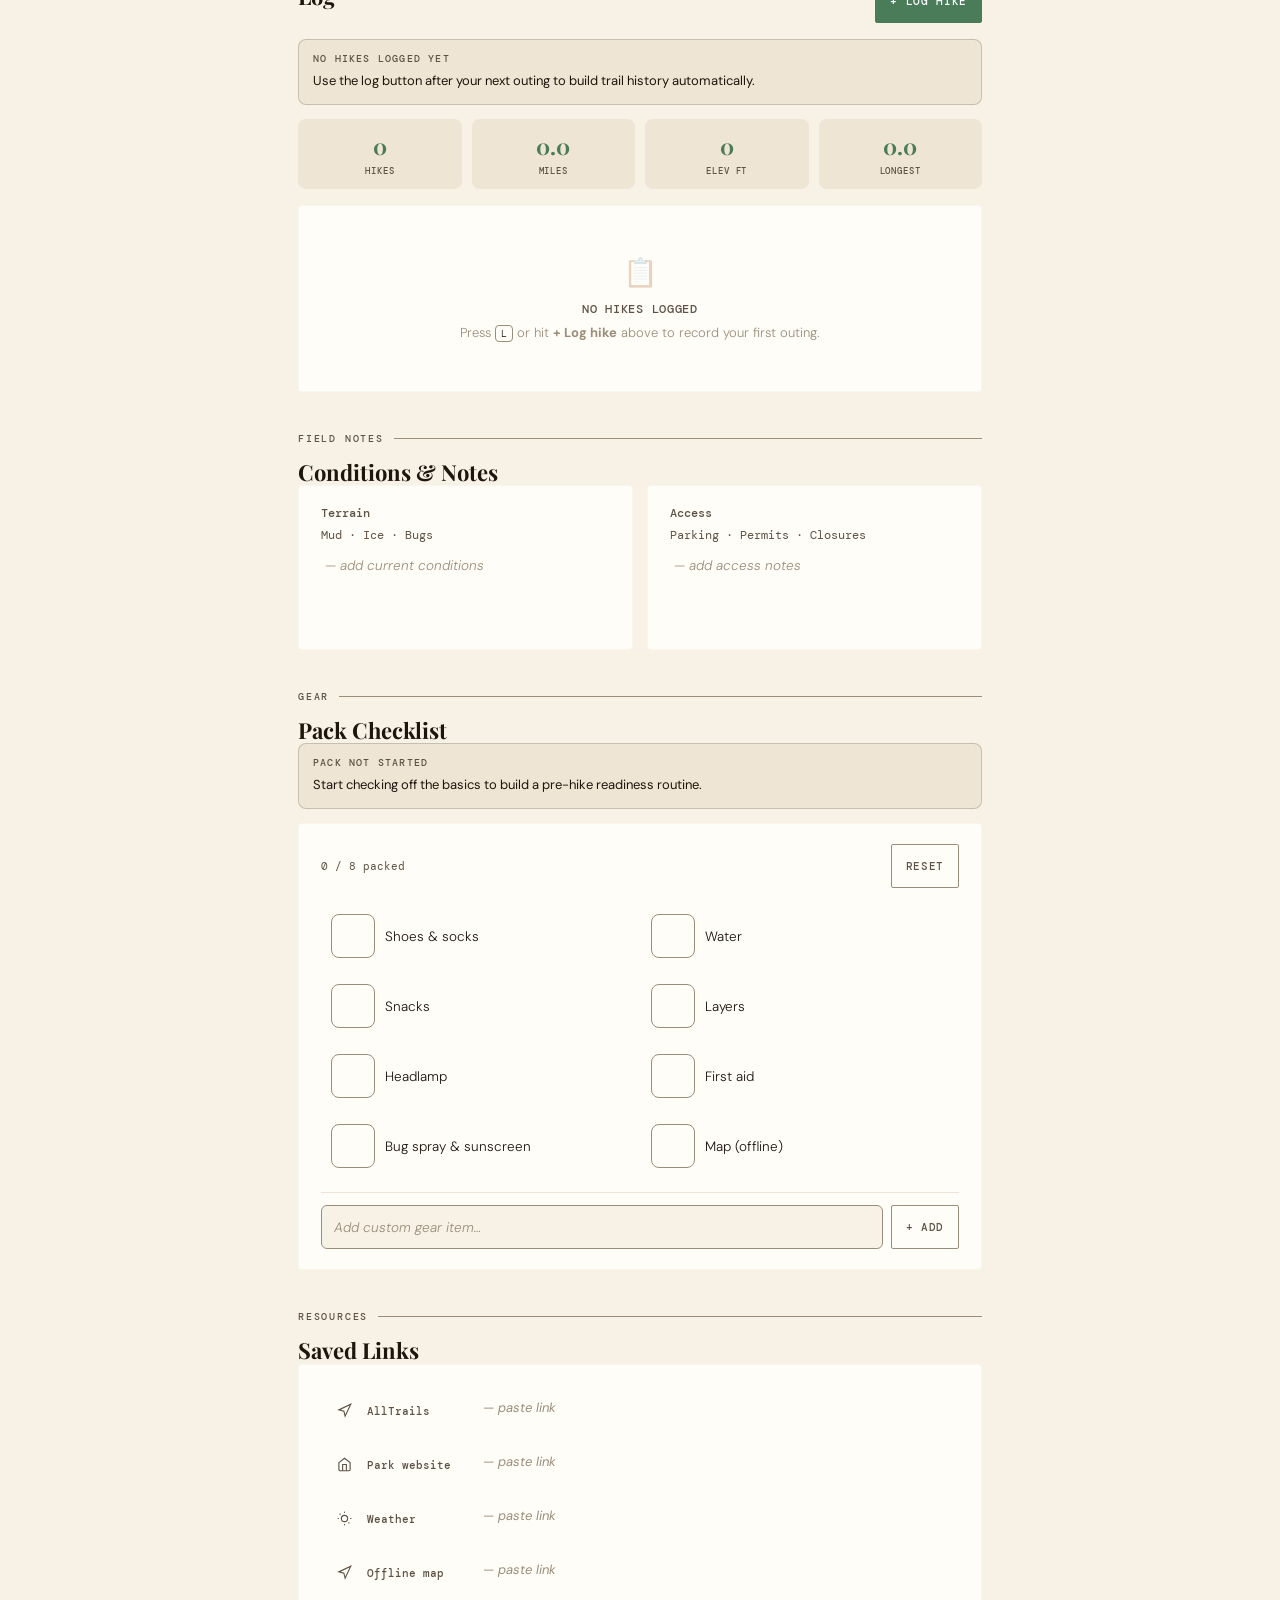
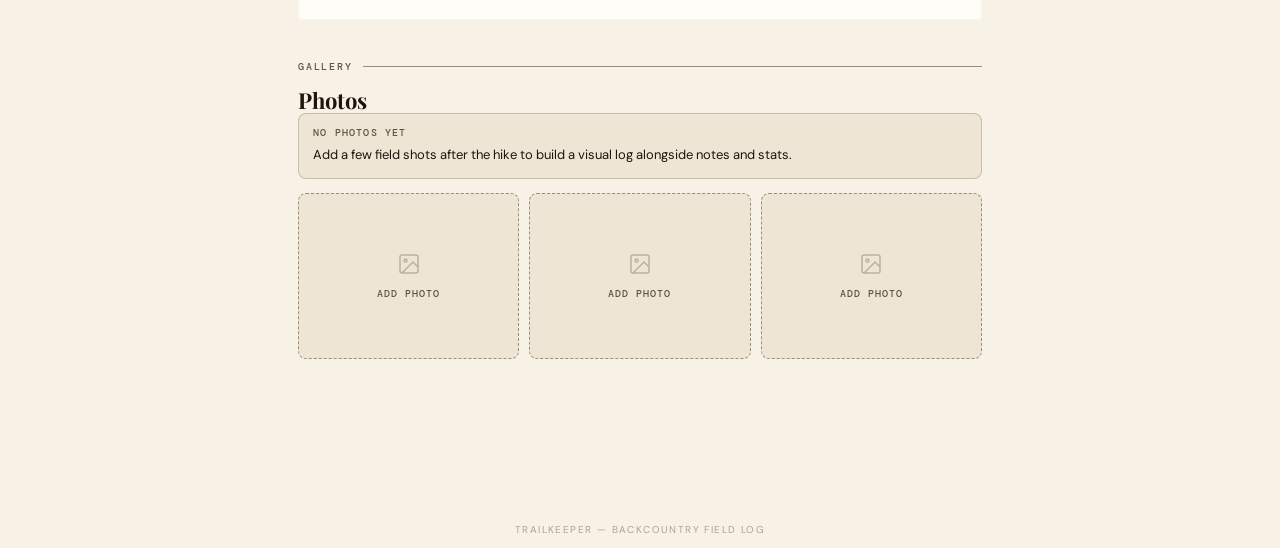
==== commit c8ceb7c1: "chore(a11y): three-pass accessibility and semantic HTML audit Pass 1: fix outline:none focus-ring bu" ====
--- a/hiking-page.html
+++ b/hiking-page.html
@@ -4,32 +4,31 @@
 <meta charset="UTF-8">
 <meta name="viewport" content="width=device-width, initial-scale=1.0">
 <title>Trailkeeper</title>
-<link rel="icon" type="image/svg+xml" href="images/favicon.svg">
-<link rel="icon" href="images/tk.png" type="image/png">
+<meta name="application-name" content="Trailkeeper">
+<link rel="icon" type="image/svg+xml" href="assets/icons/favicon/favicon.svg">
+<link rel="icon" href="assets/icons/favicon/favicon.png" type="image/png" sizes="2048x2048">
 <link rel="manifest" href="manifest.json">
 <meta name="theme-color" content="#0a0e0c">
 <meta name="apple-mobile-web-app-capable" content="yes">
 <meta name="apple-mobile-web-app-status-bar-style" content="black-translucent">
 <meta name="apple-mobile-web-app-title" content="Trailkeeper">
-<link rel="apple-touch-icon" href="images/tk.png">
+<link rel="apple-touch-icon" href="assets/icons/favicon/apple-touch-icon.png">
 <meta property="og:title" content="Trailkeeper — Backcountry Field Log">
 <meta property="og:description" content="Local-first hiking dashboard. Plan, log, track.">
 <meta property="og:image" content="https://davehomeassist.github.io/trailkeeper/images/tk2.png">
 <meta property="og:type" content="website">
 <link href="https://fonts.googleapis.com/css2?family=Playfair+Display:ital,wght@0,400;0,700;1,400&family=DM+Mono:wght@300;400;500&family=DM+Sans:wght@300;400;500&display=swap" rel="stylesheet">
 <link rel="stylesheet" href="shared.css">
-<style>
-  /* Page-specific overrides go here */
-</style>
 </head>
 <body>
 
-<!-- TODO: External trail data (client-side API) can be looked into -->
-<div class="toast-container" id="toastContainer" role="status" aria-live="assertive"></div>
+<a class="skip-link" href="#top">Skip to content</a>
+
+<div class="toast-container" id="toastContainer" role="status" aria-live="polite" aria-atomic="true"></div>
 
 <!-- LOG MODAL -->
-<div class="modal-backdrop" id="logModal" role="dialog" aria-modal="true" aria-labelledby="modalTitle">
-  <div class="modal">
+<div class="modal-backdrop" id="logModal">
+  <div class="modal" role="dialog" aria-modal="true" aria-labelledby="modalTitle" tabindex="-1">
     <h2 class="modal-title" id="modalTitle">Log a Hike</h2>
     <div class="modal-row">
       <div class="modal-field">
@@ -51,32 +50,34 @@
         <input class="modal-input" id="logElevation" type="number" placeholder="1200" min="0">
       </div>
     </div>
-    <div class="modal-field">
-      <label class="modal-label">Difficulty</label>
-      <div class="modal-rating" id="ratingStars" role="group" aria-label="Difficulty 1-5">
-        <button class="rating-star" data-val="1" aria-label="1 star">&#9733;</button>
-        <button class="rating-star" data-val="2" aria-label="2 stars">&#9733;</button>
-        <button class="rating-star" data-val="3" aria-label="3 stars">&#9733;</button>
-        <button class="rating-star" data-val="4" aria-label="4 stars">&#9733;</button>
-        <button class="rating-star" data-val="5" aria-label="5 stars">&#9733;</button>
-      </div>
-    </div>
+    <fieldset class="modal-field">
+      <legend class="modal-label">Difficulty</legend>
+      <div class="modal-rating" id="ratingStars">
+        <button class="rating-star" type="button" data-val="1" aria-label="1 star">&#9733;</button>
+        <button class="rating-star" type="button" data-val="2" aria-label="2 stars">&#9733;</button>
+        <button class="rating-star" type="button" data-val="3" aria-label="3 stars">&#9733;</button>
+        <button class="rating-star" type="button" data-val="4" aria-label="4 stars">&#9733;</button>
+        <button class="rating-star" type="button" data-val="5" aria-label="5 stars">&#9733;</button>
+      </div>
+    </fieldset>
     <div class="modal-field">
       <label class="modal-label" for="logNote">One sentence note</label>
       <textarea class="modal-textarea" id="logNote" placeholder="Steep switchbacks but worth it for the summit view&#8230;"></textarea>
     </div>
     <div class="modal-footer">
-      <button class="btn btn-ghost" id="logCancel">Cancel</button>
-      <button class="btn btn-primary" id="logSave">Save hike</button>
+      <button class="btn btn-ghost" id="logCancel" type="button">Cancel</button>
+      <button class="btn btn-primary" id="logSave" type="button">Save hike</button>
     </div>
   </div>
 </div>
 
-<div class="page" id="top">
+<main class="page" id="top" tabindex="-1">
+
+  <a class="home-link" href="https://davehomeassist.github.io/">&larr; DaveHomeAssist</a>
 
   <!-- HEADER -->
   <header class="page-header">
-    <img class="page-icon" src="images/trailkeeper-logo-light.png" alt="Trailkeeper logo" width="48" height="48">
+    <img class="page-icon" src="images/trailkeeper-logo-light.png" alt="" aria-hidden="true" width="48" height="48">
     <h1 class="page-title">Trail<span>keeper</span></h1>
   </header>
 
@@ -101,8 +102,8 @@
     <div class="section-label">Today</div>
     <div class="section-header">
       <h2 class="section-title">Today's Plan</h2>
-      <button class="btn btn-ghost" onclick="window.print()" aria-label="Print today's plan">
-        <svg width="12" height="12" viewBox="0 0 24 24" fill="none" stroke="currentColor" stroke-width="2"><polyline points="6 9 6 2 18 2 18 9"/><path d="M6 18H4a2 2 0 01-2-2v-5a2 2 0 012-2h16a2 2 0 012 2v5a2 2 0 01-2 2h-2"/><rect x="6" y="14" width="12" height="8"/></svg>
+      <button class="btn btn-ghost" onclick="window.print()" aria-label="Print today's plan" type="button">
+        <svg width="12" height="12" viewBox="0 0 24 24" fill="none" stroke="currentColor" stroke-width="2" aria-hidden="true" focusable="false"><polyline points="6 9 6 2 18 2 18 9"/><path d="M6 18H4a2 2 0 01-2-2v-5a2 2 0 012-2h16a2 2 0 012 2v5a2 2 0 01-2 2h-2"/><rect x="6" y="14" width="12" height="8"/></svg>
         Print
       </button>
     </div>
@@ -111,15 +112,15 @@
         <div class="field">
           <span class="field-key">Trail</span>
           <div class="field-value-row">
-            <div class="field-editable" id="planTrail" contenteditable="true" role="textbox" aria-label="Trail name" data-placeholder="— add trail name" data-key="planTrail"></div>
-            <button class="copy-btn" data-copy-from="planTrail" aria-label="Copy trail name">Copy</button>
+            <div class="field-editable" id="planTrail" contenteditable="plaintext-only" role="textbox" aria-label="Trail name" data-placeholder="— add trail name" data-key="planTrail"></div>
+            <button class="copy-btn" data-copy-from="planTrail" aria-label="Copy trail name" type="button">Copy</button>
           </div>
         </div>
         <div class="field">
           <span class="field-key">Start time</span>
           <div class="field-value-row">
-            <div class="field-editable" id="planTime" contenteditable="true" role="textbox" aria-label="Start time" data-placeholder="— set a time" data-key="planTime"></div>
-            <button class="copy-btn" data-copy-from="planTime" aria-label="Copy start time">Copy</button>
+            <div class="field-editable" id="planTime" contenteditable="plaintext-only" role="textbox" aria-label="Start time" data-placeholder="— set a time" data-key="planTime"></div>
+            <button class="copy-btn" data-copy-from="planTime" aria-label="Copy start time" type="button">Copy</button>
           </div>
         </div>
         <div class="field">
@@ -127,7 +128,7 @@
           <div class="full-width">
             <div class="weather-row">
               <input class="weather-input" id="weatherCity" type="text" placeholder="City or zip code" aria-label="City for weather forecast">
-              <button class="btn btn-ghost" id="weatherFetch">Check</button>
+              <button class="btn btn-ghost" id="weatherFetch" type="button">Check</button>
             </div>
             <div class="weather-result" id="weatherResult" role="status" aria-live="polite"></div>
             <div class="trail-discovery">
@@ -149,8 +150,8 @@
         <button id="downloadBackupBtn" type="button" class="trail-export-btn trail-export-secondary">Download backup</button>
       </div>
       <div class="section-divider">
-        <button class="trip-notes-toggle" id="notesToggle" aria-expanded="false" aria-controls="notesBody">
-          <svg width="11" height="11" viewBox="0 0 24 24" fill="none" stroke="currentColor" stroke-width="2.5"><polyline id="notesArrow" points="9 18 15 12 9 6"/></svg>
+        <button class="trip-notes-toggle" id="notesToggle" aria-expanded="false" aria-controls="notesBody" type="button">
+          <svg width="11" height="11" viewBox="0 0 24 24" fill="none" stroke="currentColor" stroke-width="2.5" aria-hidden="true" focusable="false"><polyline id="notesArrow" points="9 18 15 12 9 6"/></svg>
           Trip notes
         </button>
         <div class="trip-notes-body" id="notesBody">
@@ -174,7 +175,7 @@
           <option value="Half day">Half day</option>
           <option value="Full day">Full day</option>
         </select>
-        <button class="btn btn-primary" id="trailAdd">+ Add</button>
+        <button class="btn btn-primary" id="trailAdd" type="button">+ Add</button>
       </div>
     </div>
   </section>
@@ -184,13 +185,13 @@
     <div class="section-label">Record</div>
     <div class="section-header">
       <h2 class="section-title">Log</h2>
-      <button class="btn btn-primary" id="openLogModal">+ Log hike</button>
+      <button class="btn btn-primary" id="openLogModal" type="button">+ Log hike</button>
     </div>
     <div class="log-stats">
-      <div class="stat-card"><span class="stat-num" id="statHikes">0</span><span class="stat-label">Hikes</span></div>
-      <div class="stat-card"><span class="stat-num" id="statMiles">0</span><span class="stat-label">Miles</span></div>
-      <div class="stat-card"><span class="stat-num" id="statElev">0</span><span class="stat-label">Elev ft</span></div>
-      <div class="stat-card"><span class="stat-num" id="statLongest">0</span><span class="stat-label">Longest</span></div>
+      <dl class="stat-card"><dt class="stat-label">Hikes</dt><dd class="stat-num" id="statHikes">0</dd></dl>
+      <dl class="stat-card"><dt class="stat-label">Miles</dt><dd class="stat-num" id="statMiles">0</dd></dl>
+      <dl class="stat-card"><dt class="stat-label">Elev ft</dt><dd class="stat-num" id="statElev">0</dd></dl>
+      <dl class="stat-card"><dt class="stat-label">Longest</dt><dd class="stat-num" id="statLongest">0</dd></dl>
     </div>
     <div class="card">
       <ul class="log-entries" id="logEntries" aria-live="polite"></ul>
@@ -203,14 +204,14 @@
     <h2 class="section-title">Conditions &amp; Notes</h2>
     <div class="two-col">
       <div class="card">
-        <span class="conditions-heading">Terrain</span>
-        <div class="conditions-sublabel">Mud &middot; Ice &middot; Bugs</div>
-        <textarea class="conditions-textarea" id="condTerrain" placeholder="— add current conditions" rows="3"></textarea>
+        <label class="conditions-heading" for="condTerrain">Terrain</label>
+        <div class="conditions-sublabel" id="condTerrain-hint">Mud &middot; Ice &middot; Bugs</div>
+        <textarea class="conditions-textarea" id="condTerrain" aria-describedby="condTerrain-hint" placeholder="— add current conditions" rows="3"></textarea>
       </div>
       <div class="card">
-        <span class="conditions-heading">Access</span>
-        <div class="conditions-sublabel">Parking &middot; Permits &middot; Closures</div>
-        <textarea class="conditions-textarea" id="condAccess" placeholder="— add access notes" rows="3"></textarea>
+        <label class="conditions-heading" for="condAccess">Access</label>
+        <div class="conditions-sublabel" id="condAccess-hint">Parking &middot; Permits &middot; Closures</div>
+        <textarea class="conditions-textarea" id="condAccess" aria-describedby="condAccess-hint" placeholder="— add access notes" rows="3"></textarea>
       </div>
     </div>
   </section>
@@ -222,22 +223,22 @@
     <div class="card">
       <div class="checklist-header">
         <span class="checklist-progress" id="checkProgress" aria-live="polite">0 / 8 packed</span>
-        <button class="btn btn-ghost" id="checkReset">Reset</button>
+        <button class="btn btn-ghost" id="checkReset" type="button">Reset</button>
       </div>
       <ul class="checklist" id="checklist" aria-label="Gear checklist">
-        <li class="check-item"><input type="checkbox" aria-label="Shoes and socks"> Shoes &amp; socks</li>
-        <li class="check-item"><input type="checkbox" aria-label="Water"> Water</li>
-        <li class="check-item"><input type="checkbox" aria-label="Snacks"> Snacks</li>
-        <li class="check-item"><input type="checkbox" aria-label="Layers"> Layers</li>
-        <li class="check-item"><input type="checkbox" aria-label="Headlamp"> Headlamp</li>
-        <li class="check-item"><input type="checkbox" aria-label="First aid"> First aid</li>
-        <li class="check-item"><input type="checkbox" aria-label="Bug spray and sunscreen"> Bug spray &amp; sunscreen</li>
-        <li class="check-item"><input type="checkbox" aria-label="Offline map"> Map (offline)</li>
+        <li class="check-item"><input type="checkbox" id="gear-shoes"><label for="gear-shoes">Shoes &amp; socks</label></li>
+        <li class="check-item"><input type="checkbox" id="gear-water"><label for="gear-water">Water</label></li>
+        <li class="check-item"><input type="checkbox" id="gear-snacks"><label for="gear-snacks">Snacks</label></li>
+        <li class="check-item"><input type="checkbox" id="gear-layers"><label for="gear-layers">Layers</label></li>
+        <li class="check-item"><input type="checkbox" id="gear-headlamp"><label for="gear-headlamp">Headlamp</label></li>
+        <li class="check-item"><input type="checkbox" id="gear-first-aid"><label for="gear-first-aid">First aid</label></li>
+        <li class="check-item"><input type="checkbox" id="gear-bug-spray"><label for="gear-bug-spray">Bug spray &amp; sunscreen</label></li>
+        <li class="check-item"><input type="checkbox" id="gear-map"><label for="gear-map">Map (offline)</label></li>
       </ul>
       <div class="checklist-add">
         <label class="visually-hidden" for="gearInput">Custom gear item</label>
         <input class="checklist-add-input" id="gearInput" type="text" placeholder="Add custom gear item&#8230;">
-        <button class="btn btn-ghost" id="gearAdd">+ Add</button>
+        <button class="btn btn-ghost" id="gearAdd" type="button">+ Add</button>
       </div>
     </div>
   </section>
@@ -251,22 +252,22 @@
         <li class="link-item">
           <span class="link-icon" aria-hidden="true"><svg viewBox="0 0 24 24" fill="none" stroke="var(--stone)" stroke-width="1.8"><path d="M3 11l19-9-9 19-2-8-8-2z"/></svg></span>
           <span class="link-label">AllTrails</span>
-          <div class="link-editable" contenteditable="true" role="textbox" aria-label="AllTrails link" data-placeholder="— paste link" data-key="linkAllTrails"></div>
+          <div class="link-editable" contenteditable="plaintext-only" role="textbox" aria-label="AllTrails link" data-placeholder="— paste link" data-key="linkAllTrails"></div>
         </li>
         <li class="link-item">
           <span class="link-icon" aria-hidden="true"><svg viewBox="0 0 24 24" fill="none" stroke="var(--stone)" stroke-width="1.8"><path d="M3 9l9-7 9 7v11a2 2 0 01-2 2H5a2 2 0 01-2-2z"/><polyline points="9 22 9 12 15 12 15 22"/></svg></span>
           <span class="link-label">Park website</span>
-          <div class="link-editable" contenteditable="true" role="textbox" aria-label="Park website link" data-placeholder="— paste link" data-key="linkPark"></div>
+          <div class="link-editable" contenteditable="plaintext-only" role="textbox" aria-label="Park website link" data-placeholder="— paste link" data-key="linkPark"></div>
         </li>
         <li class="link-item">
           <span class="link-icon" aria-hidden="true"><svg viewBox="0 0 24 24" fill="none" stroke="var(--stone)" stroke-width="1.8"><circle cx="12" cy="12" r="5"/><line x1="12" y1="1" x2="12" y2="3"/><line x1="12" y1="21" x2="12" y2="23"/><line x1="4.22" y1="4.22" x2="5.64" y2="5.64"/><line x1="18.36" y1="18.36" x2="19.78" y2="19.78"/><line x1="1" y1="12" x2="3" y2="12"/><line x1="21" y1="12" x2="23" y2="12"/></svg></span>
           <span class="link-label">Weather</span>
-          <div class="link-editable" contenteditable="true" role="textbox" aria-label="Weather link" data-placeholder="— paste link" data-key="linkWeather"></div>
+          <div class="link-editable" contenteditable="plaintext-only" role="textbox" aria-label="Weather link" data-placeholder="— paste link" data-key="linkWeather"></div>
         </li>
         <li class="link-item">
           <span class="link-icon" aria-hidden="true"><svg viewBox="0 0 24 24" fill="none" stroke="var(--stone)" stroke-width="1.8"><polygon points="3 11 22 2 13 21 11 13 3 11"/></svg></span>
           <span class="link-label">Offline map</span>
-          <div class="link-editable" contenteditable="true" role="textbox" aria-label="Offline map link" data-placeholder="— paste link" data-key="linkOfflineMap"></div>
+          <div class="link-editable" contenteditable="plaintext-only" role="textbox" aria-label="Offline map link" data-placeholder="— paste link" data-key="linkOfflineMap"></div>
         </li>
       </ul>
     </div>
@@ -279,9 +280,9 @@
     <div class="photo-strip" id="photoStrip"></div>
   </section>
 
-</div>
-<footer style="text-align:center;padding:24px 0 12px;font-size:10px;letter-spacing:0.14em;opacity:0.35">
-  <a href="brand.html" style="color:inherit;text-decoration:none">TRAILKEEPER — BACKCOUNTRY FIELD LOG</a>
+  </main>
+<footer class="page-footer">
+  <a href="brand.html" aria-label="Trailkeeper brand and credits">TRAILKEEPER — BACKCOUNTRY FIELD LOG</a>
 </footer>
 <a class="back-to-top" id="backToTop" href="#top" aria-label="Back to top">Top</a>
 
@@ -302,7 +303,9 @@
 </script>
 <script>
 if ('serviceWorker' in navigator) {
-  navigator.serviceWorker.register('sw.js').catch(function() {});
+  navigator.serviceWorker.register('sw.js').catch(function(err) {
+    console.warn('Trailkeeper service worker registration failed.', err);
+  });
 }
 </script>
 </body>
--- a/shared.css
+++ b/shared.css
@@ -32,9 +32,18 @@
   --radius-sm: 2px;
   --radius-md: 4px;
   --radius-lg: 6px;
+  --z-content: 1;
+  --z-scroll-fade: 2;
+  --z-nav: 10;
+  --z-home-link: 50;
+  --z-modal: 100;
+  --z-back-to-top: 180;
+  --z-toast: 200;
+  --z-skip-link: 220;
 }
 
 *, *::before, *::after { box-sizing: border-box; margin: 0; padding: 0; }
+fieldset { border: none; padding: 0; min-width: 0; }
 
 @media (prefers-reduced-motion: reduce) {
   *, *::before, *::after {
@@ -44,7 +53,9 @@
   }
 }
 
-html { scroll-behavior: smooth; }
+@media (prefers-reduced-motion: no-preference) {
+  html { scroll-behavior: smooth; }
+}
 body { background: var(--paper); color: var(--ink); font-family: 'DM Sans', sans-serif; min-height: 100vh; }
 
 body::before {
@@ -58,7 +69,7 @@
   z-index: 0;
 }
 
-.page { max-width: 780px; margin: 0 auto; padding: 60px 48px 100px; position: relative; z-index: 1; }
+.page { max-width: 780px; margin: 0 auto; padding: 60px 48px 100px; position: relative; z-index: var(--z-content); }
 
 @keyframes settle { from { transform: translateY(-8px); opacity: 0; } to { transform: translateY(0); opacity: 1; } }
 @keyframes rise   { from { transform: translateY(12px); opacity: 0; } to { transform: translateY(0); opacity: 1; } }
@@ -71,6 +82,37 @@
 .page-icon svg { width: 48px; height: 48px; }
 .page-title { font-family: 'Playfair Display', serif; font-size: 42px; font-weight: 700; letter-spacing: -0.5px; line-height: 1.1; color: var(--ink); animation: settle 0.6s 0.08s ease both; }
 .page-title span { color: var(--fern); font-style: italic; }
+
+.skip-link {
+  position: fixed;
+  top: 12px;
+  left: 12px;
+  z-index: var(--z-skip-link);
+  display: inline-flex;
+  align-items: center;
+  min-height: 44px;
+  padding: 0 10px;
+  border: 1px solid var(--fern);
+  border-radius: var(--radius-sm);
+  background: var(--surface);
+  color: var(--fern);
+  font-family: 'DM Mono', monospace;
+  font-size: 10px;
+  letter-spacing: 0.08em;
+  text-decoration: none;
+  text-transform: uppercase;
+  opacity: 0;
+  pointer-events: none;
+  transform: translateY(-180%);
+  transition: opacity 0.18s ease, transform 0.18s ease;
+}
+.skip-link:focus,
+.skip-link:focus-visible {
+  opacity: 1;
+  pointer-events: auto;
+  transform: translateY(0);
+  outline: none;
+}
 
 /* ── CALLOUT ── */
 .callout { background: var(--cream); border-left: 3px solid var(--amber); border-radius: 8px; padding: 16px 20px; margin-bottom: 44px; font-size: 13.5px; color: var(--bark); font-family: 'DM Mono', monospace; line-height: 1.6; animation: settle 0.6s 0.15s ease both; }
@@ -95,6 +137,19 @@
 .field-key { font-family: 'DM Mono', monospace; font-size: 11.5px; font-weight: 500; color: var(--stone); letter-spacing: 0.02em; padding-top: 6px; }
 .field-editable { font-size: 14px; color: var(--ink); font-weight: 300; line-height: 1.5; border: none; outline: none; background: transparent; width: 100%; font-family: 'DM Sans', sans-serif; padding: 4px 6px; border-radius: 4px; transition: background 0.15s; min-height: 32px; }
 .field-editable:focus { background: var(--cream); }
+.field-editable:focus-visible,
+.link-editable:focus-visible,
+.conditions-textarea:focus-visible,
+.trip-notes-textarea:focus-visible,
+.modal-input:focus-visible,
+.modal-textarea:focus-visible,
+.weather-input:focus-visible,
+.trail-add-input:focus-visible,
+.trail-add-select:focus-visible,
+.checklist-add-input:focus-visible {
+  outline: 2px solid var(--fern);
+  outline-offset: 2px;
+}
 .field-editable:empty::before { content: attr(data-placeholder); color: var(--mist); font-style: italic; pointer-events: none; }
 
 /* ── BUTTONS ── */
@@ -109,6 +164,12 @@
 .btn:disabled { opacity: 0.6; cursor: not-allowed; pointer-events: none; }
 .btn:focus-visible { outline: 2px solid var(--fern); outline-offset: 2px; }
 .btn:active { transform: translateY(1px); }
+.copy-btn:focus-visible,
+.rating-star:focus-visible,
+.photo-remove:focus-visible {
+  outline: 2px solid var(--fern);
+  outline-offset: 2px;
+}
 
 /* ── TWO COL ── */
 .two-col { display: grid; grid-template-columns: 1fr 1fr; gap: 14px; }
@@ -159,6 +220,7 @@
 .check-item input[type="checkbox"]:checked::after { content: ''; position: absolute; left: 16px; top: 10px; width: 10px; height: 18px; border: 3px solid white; border-top: none; border-left: none; transform: rotate(45deg); }
 .check-item input[type="checkbox"]:focus-visible { outline: 2px solid var(--fern); outline-offset: 2px; }
 .check-item.checked-label { color: var(--stone); text-decoration: line-through; }
+.check-item label { flex: 1; cursor: pointer; user-select: none; }
 .check-item.custom .check-delete { margin-left: auto; background: none; border: none; cursor: pointer; color: var(--mist); font-size: 13px; padding: 2px 4px; border-radius: 3px; transition: color 0.15s; min-width: 44px; min-height: 44px; display: flex; align-items: center; justify-content: center; }
 .check-item.custom .check-delete:hover { color: var(--danger); }
 .checklist-add { display: flex; gap: 8px; padding-top: 12px; border-top: 1px solid var(--cream); }
@@ -192,13 +254,13 @@
 .trail-discovery-trigger:focus-visible { outline: 2px solid var(--fern); outline-offset: 2px; }
 .trail-discovery-panel { margin-top: 10px; background: var(--cream); border-radius: 8px; padding: 12px 14px; animation: slideUp 0.2s ease; }
 .trail-discovery-header { font-family: 'DM Mono', monospace; font-size: 10px; font-weight: 500; letter-spacing: 0.1em; text-transform: uppercase; color: var(--stone); margin-bottom: 8px; }
-.trail-discovery-list { }
+.trail-discovery-list {}
 .nearby-trail-row { display: flex; align-items: center; gap: 8px; padding: 8px 4px; border-bottom: 1px solid var(--paper); }
 .nearby-trail-row:last-child { border-bottom: none; }
 .nearby-trail-meta { flex: 1; min-width: 0; }
 .nearby-trail-name { font-size: 13.5px; font-weight: 500; color: var(--ink); }
 .nearby-trail-distance { font-family: 'DM Mono', monospace; font-size: 11px; color: var(--stone); margin-top: 2px; }
-.nearby-trail-add { font-family: 'DM Mono', monospace; font-size: 10px; font-weight: 500; letter-spacing: 0.06em; text-transform: uppercase; padding: 6px 10px; border-radius: var(--radius-sm); border: 1.5px solid var(--moss); background: var(--moss); color: white; cursor: pointer; transition: all 0.15s; min-height: 36px; flex-shrink: 0; }
+.nearby-trail-add { font-family: 'DM Mono', monospace; font-size: 10px; font-weight: 500; letter-spacing: 0.06em; text-transform: uppercase; padding: 6px 10px; border-radius: var(--radius-sm); border: 1.5px solid var(--moss); background: var(--moss); color: white; cursor: pointer; transition: all 0.15s; min-height: 44px; flex-shrink: 0; }
 .nearby-trail-add:hover { background: var(--fern); border-color: var(--fern); }
 .nearby-trail-add:disabled { opacity: 0.5; cursor: default; pointer-events: none; }
 .nearby-trail-add:focus-visible { outline: 2px solid var(--fern); outline-offset: 2px; }
@@ -217,7 +279,7 @@
 
 /* ── LOG ── */
 .log-stats { display: grid; grid-template-columns: repeat(4, 1fr); gap: 10px; margin-bottom: 16px; }
-.stat-card { background: var(--cream); border-radius: 8px; padding: 12px 14px; text-align: center; }
+.stat-card { background: var(--cream); border-radius: 8px; padding: 12px 14px; text-align: center; display: flex; flex-direction: column-reverse; gap: 2px; }
 .stat-num { font-family: 'Playfair Display', serif; font-size: 22px; font-weight: 700; color: var(--moss); display: block; }
 .stat-label { font-family: 'DM Mono', monospace; font-size: 9px; font-weight: 500; letter-spacing: 0.1em; text-transform: uppercase; color: var(--stone); margin-top: 2px; display: block; }
 .log-entries { list-style: none; }
@@ -229,7 +291,7 @@
 .log-empty { color: var(--mist); font-style: italic; font-size: 13.5px; padding: 12px 0; text-align: center; }
 
 /* ── MODAL ── */
-.modal-backdrop { position: fixed; inset: 0; background: var(--modal-backdrop); z-index: 100; display: none; align-items: center; justify-content: center; padding: 24px; }
+.modal-backdrop { position: fixed; inset: 0; background: var(--modal-backdrop); z-index: var(--z-modal); display: none; align-items: center; justify-content: center; padding: 24px; }
 .modal-backdrop.open { display: flex; animation: fadeIn 0.2s ease; }
 .modal { background: var(--surface); border-radius: var(--radius-lg); padding: 32px; width: 100%; max-width: 480px; box-shadow: 0 20px 60px rgba(0,0,0,0.18); animation: slideUp 0.25s ease; }
 .modal-title { font-family: 'Playfair Display', serif; font-size: 22px; font-weight: 700; color: var(--ink); margin-bottom: 24px; }
@@ -272,8 +334,8 @@
 .photo-remove:hover { background: rgba(185,64,64,0.9); }
 
 /* ── TOAST ── */
-.toast-container { position: fixed; bottom: 24px; right: 24px; z-index: 200; display: flex; flex-direction: column; gap: 8px; }
-.toast { background: var(--ink); color: white; padding: 10px 12px; border-radius: 8px; font-family: 'DM Mono', monospace; font-size: 12px; letter-spacing: 0.04em; animation: slideUp 0.25s ease; box-shadow: 0 4px 16px rgba(0,0,0,0.2); display: flex; align-items: center; justify-content: space-between; gap: 10px; }
+.toast-container { position: fixed; bottom: 24px; right: 24px; z-index: var(--z-toast); display: flex; flex-direction: column; gap: 8px; }
+.toast { background: var(--ink); color: white; padding: 10px 12px; border-radius: 8px; font-family: 'DM Mono', monospace; font-size: 12px; letter-spacing: 0.04em; animation: slideUp 0.25s ease; box-shadow: 0 6px 18px rgba(0,0,0,0.45); display: flex; align-items: center; justify-content: space-between; gap: 10px; }
 .toast-msg { flex: 1; }
 .toast-undo { border: 1px solid rgba(255,255,255,0.36); background: transparent; color: white; border-radius: 999px; min-height: 30px; padding: 4px 10px; font-family: 'DM Mono', monospace; font-size: 10px; text-transform: uppercase; letter-spacing: 0.08em; cursor: pointer; }
 .toast-undo:hover, .toast-undo:focus-visible { border-color: white; outline: none; }
@@ -283,7 +345,7 @@
 .section-nav {
   position: sticky;
   top: 0;
-  z-index: 10;
+  z-index: var(--z-nav);
   display: flex;
   gap: var(--space-sm);
   overflow-x: auto;
@@ -308,11 +370,13 @@
   background: var(--surface);
   white-space: nowrap;
 }
-.section-nav a:hover,
+.section-nav a:hover {
+  border-color: var(--fern);
+  color: var(--fern);
+}
 .section-nav a:focus-visible {
   border-color: var(--fern);
   color: var(--fern);
-  outline: none;
 }
 .section-nav a.is-active {
   border-color: var(--fern);
@@ -387,8 +451,8 @@
   font-size: 13px;
   padding: 4px;
   border-radius: 3px;
-  min-width: 32px;
-  min-height: 32px;
+  min-width: 44px;
+  min-height: 44px;
   display: inline-flex;
   align-items: center;
   justify-content: center;
@@ -406,8 +470,8 @@
   font-size: 12px;
   padding: 4px;
   border-radius: 3px;
-  min-width: 32px;
-  min-height: 32px;
+  min-width: 44px;
+  min-height: 44px;
   display: inline-flex;
   align-items: center;
   justify-content: center;
@@ -437,8 +501,8 @@
   font-size: 12px;
   padding: 4px;
   border-radius: 4px;
-  min-width: 36px;
-  min-height: 36px;
+  min-width: 44px;
+  min-height: 44px;
   display: inline-flex;
   align-items: center;
   justify-content: center;
@@ -463,7 +527,7 @@
   bottom: 0;
   width: 28px;
   pointer-events: none;
-  z-index: 2;
+  z-index: var(--z-scroll-fade);
   opacity: 0;
   transition: opacity 0.2s;
 }
@@ -577,7 +641,8 @@
   gap: 6px;
 }
 .log-entry-header .copy-btn { opacity: 0; }
-.log-entry:hover .log-entry-header .copy-btn { opacity: 1; }
+.log-entry:hover .log-entry-header .copy-btn,
+.log-entry-header .copy-btn:focus-visible { opacity: 1; }
 
 .visually-hidden {
   position: absolute !important;
@@ -595,7 +660,7 @@
   position: fixed;
   right: 24px;
   bottom: 92px;
-  z-index: 180;
+  z-index: var(--z-back-to-top);
   border: 1px solid var(--mist);
   background: var(--surface);
   color: var(--stone);
@@ -612,11 +677,47 @@
   pointer-events: none;
   transition: opacity 0.2s, transform 0.2s;
 }
+.back-to-top:hover { border-color: var(--fern); color: var(--fern); }
 .back-to-top.visible {
   opacity: 1;
   transform: translateY(0);
   pointer-events: auto;
 }
+
+/* ── HOME LINK & FOOTER ── */
+.home-link {
+  display: inline-flex;
+  align-items: center;
+  min-height: 44px;
+  padding: 0 4px;
+  position: fixed;
+  top: 0.65rem;
+  left: 0.85rem;
+  z-index: var(--z-home-link);
+  font-family: 'DM Mono', monospace;
+  font-size: 0.7rem;
+  letter-spacing: 0.04em;
+  color: var(--stone);
+  opacity: 0.72;
+  text-decoration: none;
+  transition: color 0.15s, opacity 0.15s;
+}
+.home-link:hover,
+.home-link:focus-visible {
+  color: var(--ink);
+  opacity: 1;
+  outline: 2px solid var(--fern);
+  outline-offset: 2px;
+  border-radius: 999px;
+}
+.page-footer {
+  text-align: center;
+  padding: 24px 0 12px;
+  font-size: 10px;
+  letter-spacing: 0.14em;
+  opacity: 0.35;
+}
+.page-footer a { color: inherit; text-decoration: none; }
 
 /* ── PRINT ── */
 @media print {
@@ -639,11 +740,9 @@
   .page { padding: 52px 32px 84px; }
   .log-stats { grid-template-columns: repeat(2, 1fr); }
 }
-@media (max-width: 760px) {
+@media (max-width: 767px) {
   .page { padding: 40px 32px 80px; }
   .log-stats { grid-template-columns: repeat(2, 1fr); }
-}
-@media (max-width: 767px) {
   .trail-add-row {
     display: grid;
     grid-template-columns: 1fr 1fr;
@@ -670,6 +769,9 @@
   .section-nav { margin-left: -2px; margin-right: -2px; padding-right: 2px; }
   .toast-container { left: 12px; right: 12px; bottom: 12px; max-width: calc(100vw - 24px); }
   .back-to-top { right: 12px; bottom: 68px; }
+}
+@media (max-width: 480px) {
+  .modal { padding: 20px 16px; border-radius: var(--radius-md); }
 }
 @media (max-width: 400px) {
   .page { padding: 20px 14px 50px; }
@@ -706,7 +808,7 @@
 }
 /* ── EXPORT ── */
 .trail-export { display: flex; gap: 8px; margin-top: 10px; }
-.trail-export-btn { font-family: 'DM Mono', monospace; font-size: 10px; font-weight: 500; letter-spacing: 0.06em; text-transform: uppercase; padding: 8px 14px; border-radius: var(--radius-sm); border: 1.5px solid var(--mist); background: transparent; color: var(--stone); cursor: pointer; transition: all 0.15s; min-height: 36px; flex: 1; }
+.trail-export-btn { font-family: 'DM Mono', monospace; font-size: 10px; font-weight: 500; letter-spacing: 0.06em; text-transform: uppercase; padding: 8px 14px; border-radius: var(--radius-sm); border: 1.5px solid var(--mist); background: transparent; color: var(--stone); cursor: pointer; transition: all 0.15s; min-height: 44px; flex: 1; }
 .trail-export-btn:hover { border-color: var(--fern); color: var(--fern); background: var(--cream); }
 .trail-export-btn:focus-visible { outline: 2px solid var(--fern); outline-offset: 2px; }
 .trail-export-secondary { opacity: 0.7; }
@@ -746,7 +848,7 @@
   background: var(--paper);
   color: var(--ink);
   outline: none;
-  min-height: 38px;
+  min-height: 44px;
   transition: border-color 0.15s;
 }
 .trail-log-date:focus { border-color: var(--fern); }
@@ -767,7 +869,7 @@
   color: var(--stone);
   cursor: pointer;
   transition: all 0.15s;
-  min-height: 36px;
+  min-height: 44px;
 }
 .trail-log-condition:hover {
   border-color: var(--fern);
@@ -789,8 +891,8 @@
   background: none;
   border: none;
   padding: 4px;
-  min-width: 36px;
-  min-height: 36px;
+  min-width: 44px;
+  min-height: 44px;
   display: flex;
   align-items: center;
   justify-content: center;
@@ -825,7 +927,6 @@
 .trail-log-actions .btn {
   font-size: 10px;
   padding: 7px 14px;
-  min-height: 36px;
 }
 .trail-log-summary {
   width: 100%;
@@ -865,5 +966,7 @@
   transition: color 0.15s;
 }
 .trail-log-prompt:hover { color: var(--fern); }
-
-.toast { box-shadow: 0 6px 18px rgba(0,0,0,0.45); }
+.trail-log-star:focus-visible,
+.trail-log-condition:focus-visible { outline: 2px solid var(--fern); outline-offset: 2px; border-radius: 4px; }
+.trail-log-summary:focus-visible,
+.trail-log-prompt:focus-visible { outline: 2px solid var(--fern); outline-offset: 2px; border-radius: 3px; }
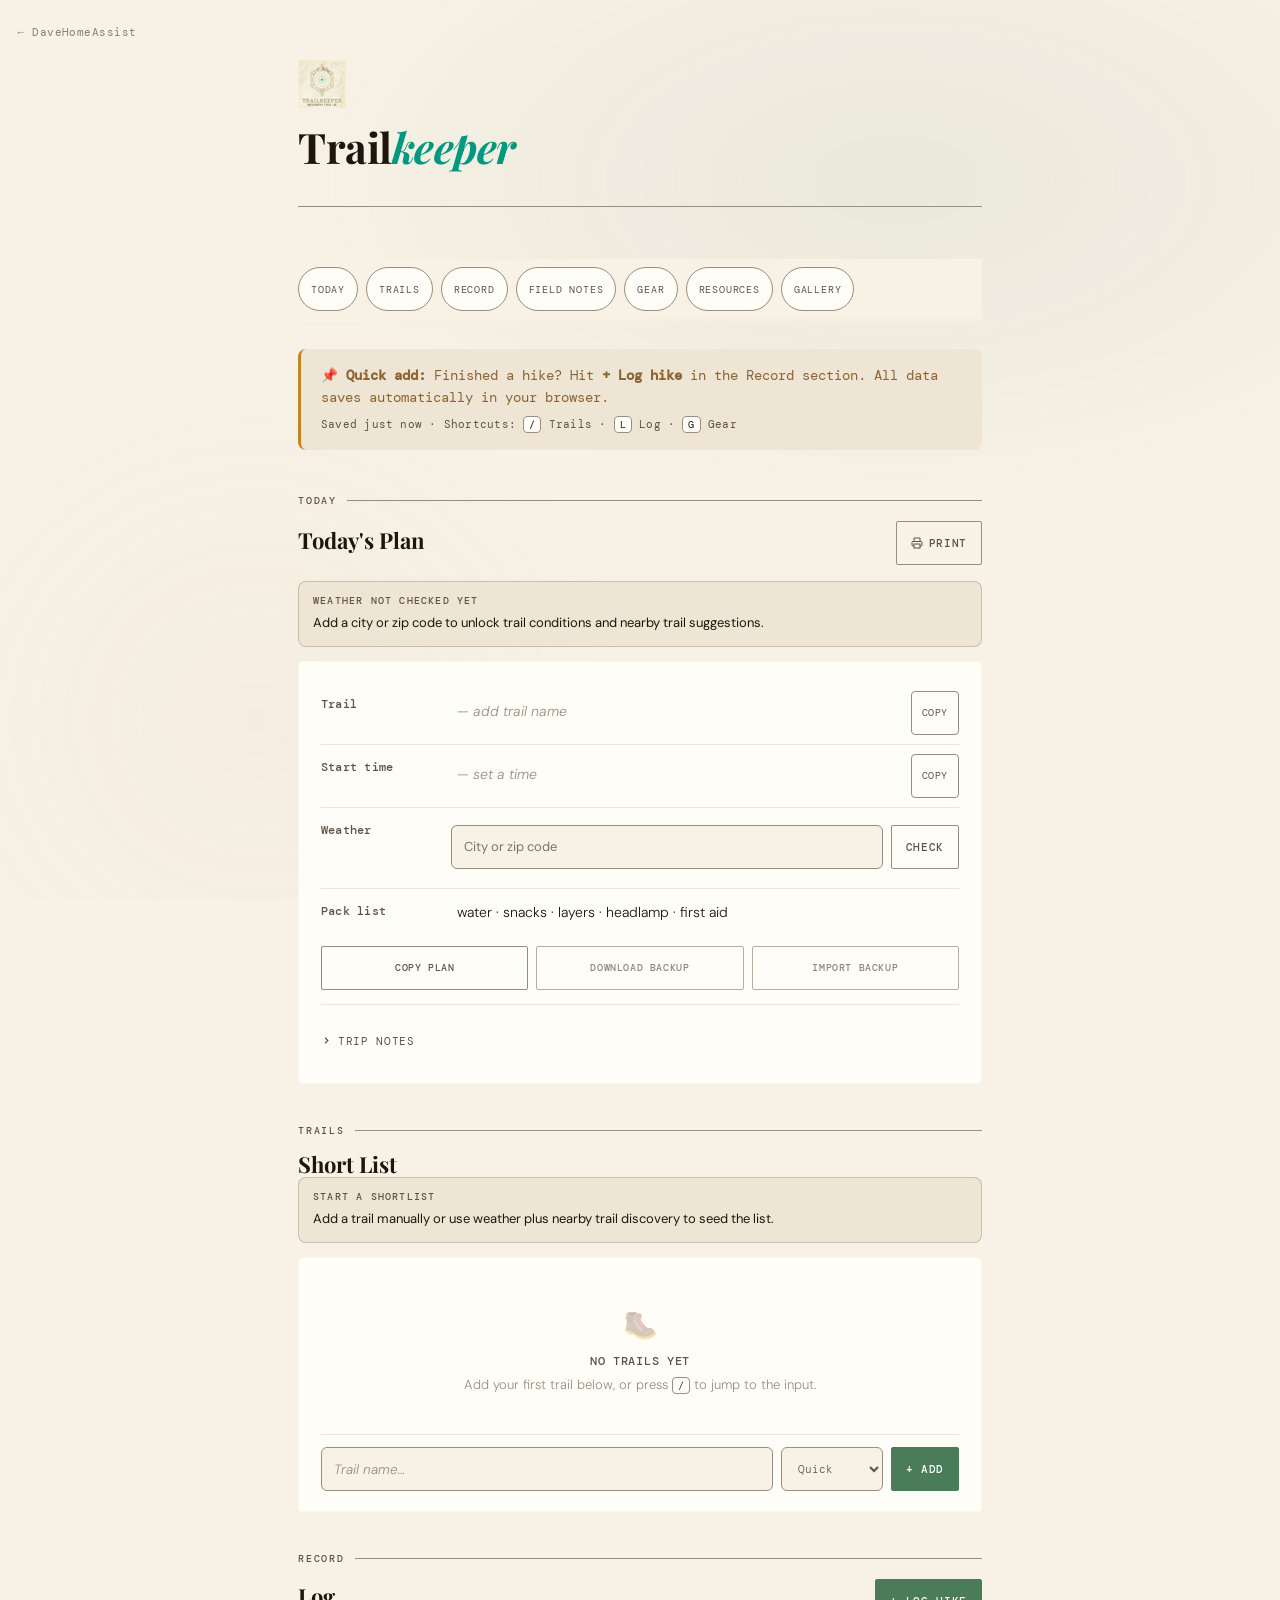
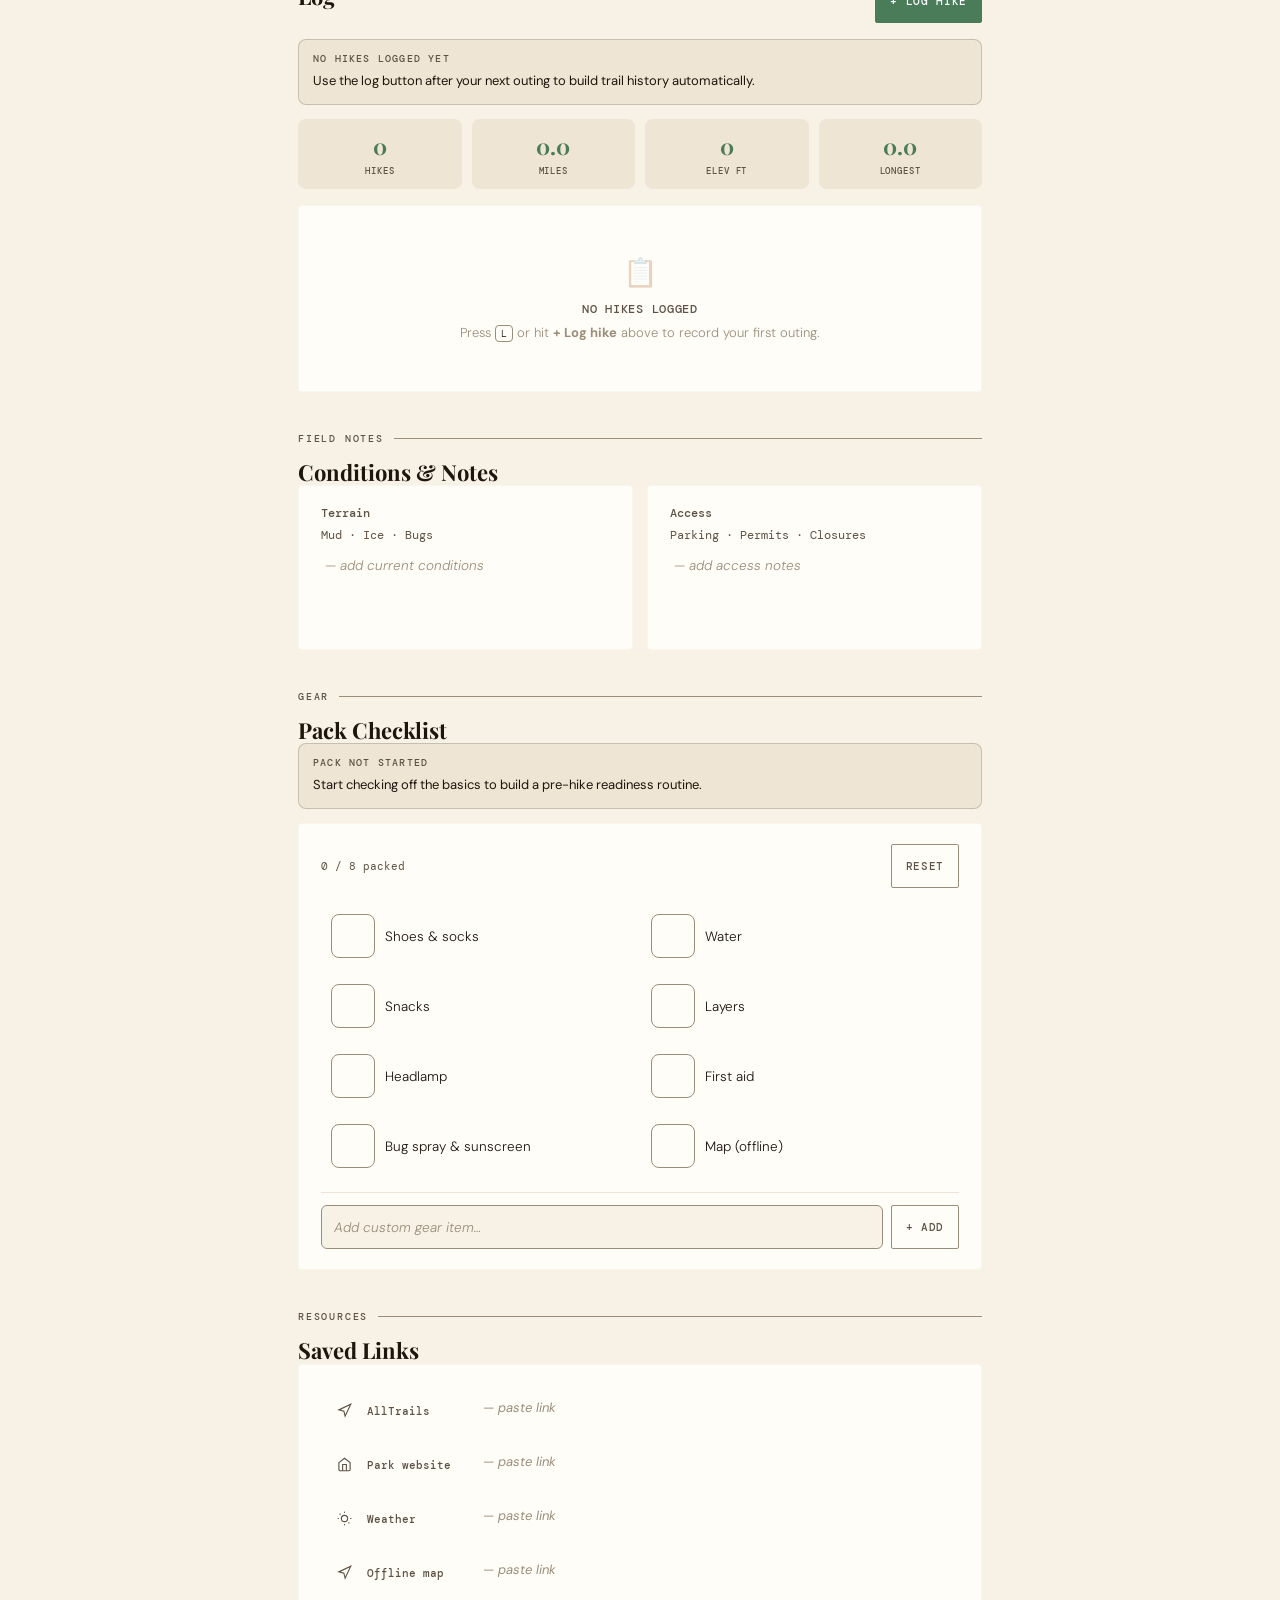
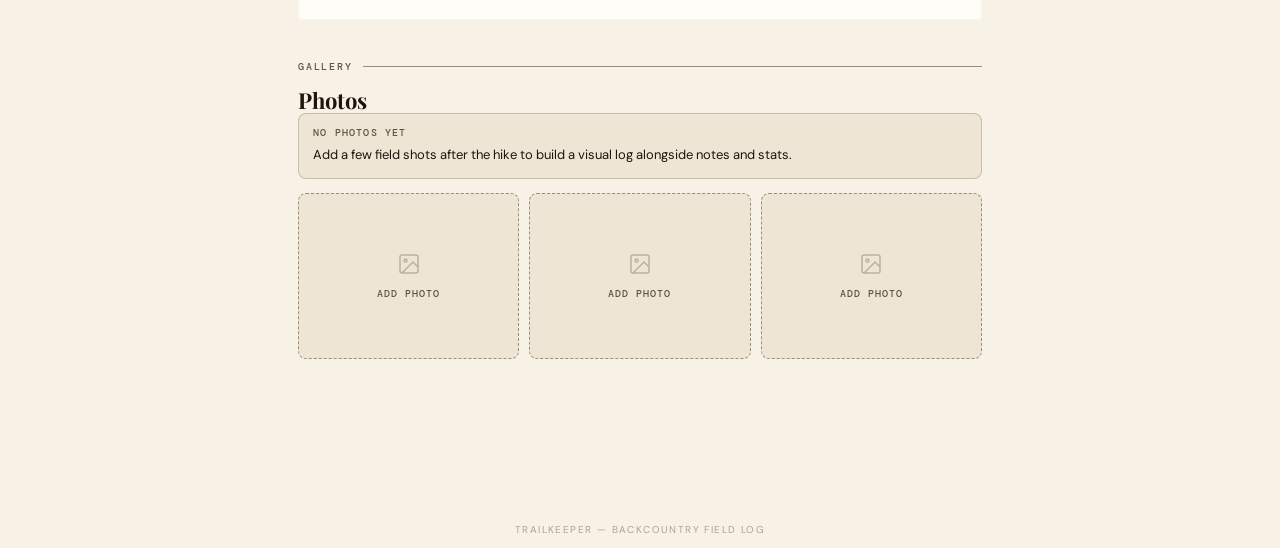
==== commit b6e9926b: "fix: harden trailkeeper quality gate" ====
--- a/hiking-page.html
+++ b/hiking-page.html
@@ -9,6 +9,7 @@
 <link rel="icon" href="assets/icons/favicon/favicon.png" type="image/png" sizes="2048x2048">
 <link rel="manifest" href="manifest.json">
 <meta name="theme-color" content="#0a0e0c">
+<meta name="mobile-web-app-capable" content="yes">
 <meta name="apple-mobile-web-app-capable" content="yes">
 <meta name="apple-mobile-web-app-status-bar-style" content="black-translucent">
 <meta name="apple-mobile-web-app-title" content="Trailkeeper">
@@ -148,6 +149,8 @@
       <div class="trail-export">
         <button id="copyPlanBtn" type="button" class="trail-export-btn">Copy plan</button>
         <button id="downloadBackupBtn" type="button" class="trail-export-btn trail-export-secondary">Download backup</button>
+        <button id="importBackupBtn" type="button" class="trail-export-btn trail-export-secondary">Import backup</button>
+        <input id="importBackupFile" type="file" accept="application/json,.json" class="trail-import-input" aria-label="Import Trailkeeper backup">
       </div>
       <div class="section-divider">
         <button class="trip-notes-toggle" id="notesToggle" aria-expanded="false" aria-controls="notesBody" type="button">
@@ -305,6 +308,11 @@
 if ('serviceWorker' in navigator) {
   navigator.serviceWorker.register('sw.js').catch(function(err) {
     console.warn('Trailkeeper service worker registration failed.', err);
+    if (window.TK && window.TK.runtimeState) {
+      window.TK.runtimeState.storageError = 'Offline support did not start. The app still works online, but refresh before relying on it in the field.';
+    }
+    if (typeof renderAdaptiveStates === 'function') renderAdaptiveStates();
+    if (typeof toast === 'function') toast('Offline support did not start', 'error');
   });
 }
 </script>
--- a/shared.css
+++ b/shared.css
@@ -240,7 +240,7 @@
 .weather-input { flex: 1; min-width: 120px; font-family: 'DM Sans', sans-serif; font-size: 13px; padding: 7px 12px; border: 1px solid var(--mist); border-radius: 6px; background: var(--paper); outline: none; transition: border-color 0.15s; min-height: 44px; color: var(--ink); }
 .weather-input:focus { border-color: var(--fern); }
 .weather-result { margin-top: 12px; padding: 12px 14px; background: var(--cream); border-radius: 8px; font-size: 13px; line-height: 1.7; display: none; }
-.weather-result.visible { display: block; animation: fadeIn 0.3s ease; }
+.weather-result.is-visible { display: block; animation: fadeIn 0.3s ease; }
 .weather-go   { color: var(--success); font-weight: 600; }
 .weather-warn { color: var(--warn); font-weight: 600; }
 .weather-no   { color: var(--danger); font-weight: 600; }
@@ -272,7 +272,7 @@
 .trip-notes-toggle { background: none; border: none; cursor: pointer; font-family: 'DM Mono', monospace; font-size: 11px; color: var(--stone); padding: 10px 0; display: flex; align-items: center; gap: 6px; transition: color 0.15s; letter-spacing: 0.06em; text-transform: uppercase; min-height: 44px; }
 .trip-notes-toggle:hover { color: var(--fern); }
 .trip-notes-body { display: none; margin-top: 12px; padding-top: 12px; border-top: 1px solid var(--cream); }
-.trip-notes-body.open { display: block; animation: slideUp 0.2s ease; }
+.trip-notes-body.is-open { display: block; animation: slideUp 0.2s ease; }
 .trip-notes-textarea { width: 100%; font-family: 'DM Sans', sans-serif; font-size: 13.5px; font-weight: 300; color: var(--ink); border: none; outline: none; background: transparent; resize: none; line-height: 1.7; min-height: 80px; padding: 4px; border-radius: 3px; transition: background 0.15s; }
 .trip-notes-textarea:focus { background: var(--cream); }
 .trip-notes-textarea::placeholder { color: var(--mist); font-style: italic; }
@@ -292,7 +292,7 @@
 
 /* ── MODAL ── */
 .modal-backdrop { position: fixed; inset: 0; background: var(--modal-backdrop); z-index: var(--z-modal); display: none; align-items: center; justify-content: center; padding: 24px; }
-.modal-backdrop.open { display: flex; animation: fadeIn 0.2s ease; }
+.modal-backdrop.is-open { display: flex; animation: fadeIn 0.2s ease; }
 .modal { background: var(--surface); border-radius: var(--radius-lg); padding: 32px; width: 100%; max-width: 480px; box-shadow: 0 20px 60px rgba(0,0,0,0.18); animation: slideUp 0.25s ease; }
 .modal-title { font-family: 'Playfair Display', serif; font-size: 22px; font-weight: 700; color: var(--ink); margin-bottom: 24px; }
 .modal-field { margin-bottom: 16px; }
@@ -304,7 +304,7 @@
 .modal-footer { display: flex; gap: 10px; justify-content: flex-end; margin-top: 24px; }
 .modal-rating { display: flex; gap: 4px; }
 .rating-star { font-size: 22px; cursor: pointer; color: var(--mist); background: none; border: none; padding: 4px; min-width: 44px; min-height: 44px; display: flex; align-items: center; justify-content: center; border-radius: 4px; transition: color 0.1s, transform 0.1s; }
-.rating-star:hover, .rating-star.active { color: var(--amber); transform: scale(1.2); }
+.rating-star:hover, .rating-star.is-active { color: var(--amber); transform: scale(1.2); }
 
 /* ── LINKS ── */
 .links-list { list-style: none; display: grid; gap: 2px; }
@@ -678,7 +678,7 @@
   transition: opacity 0.2s, transform 0.2s;
 }
 .back-to-top:hover { border-color: var(--fern); color: var(--fern); }
-.back-to-top.visible {
+.back-to-top.is-visible {
   opacity: 1;
   transform: translateY(0);
   pointer-events: auto;
@@ -812,6 +812,7 @@
 .trail-export-btn:hover { border-color: var(--fern); color: var(--fern); background: var(--cream); }
 .trail-export-btn:focus-visible { outline: 2px solid var(--fern); outline-offset: 2px; }
 .trail-export-secondary { opacity: 0.7; }
+.trail-import-input { position: absolute; width: 1px; height: 1px; padding: 0; margin: -1px; overflow: hidden; clip: rect(0, 0, 0, 0); white-space: nowrap; border: 0; }
 
 /* ── TRAIL LOG ── */
 .trail-log-form {
@@ -875,7 +876,7 @@
   border-color: var(--fern);
   color: var(--fern);
 }
-.trail-log-condition.active {
+.trail-log-condition.is-active {
   border-color: var(--fern);
   background: var(--fern);
   color: white;
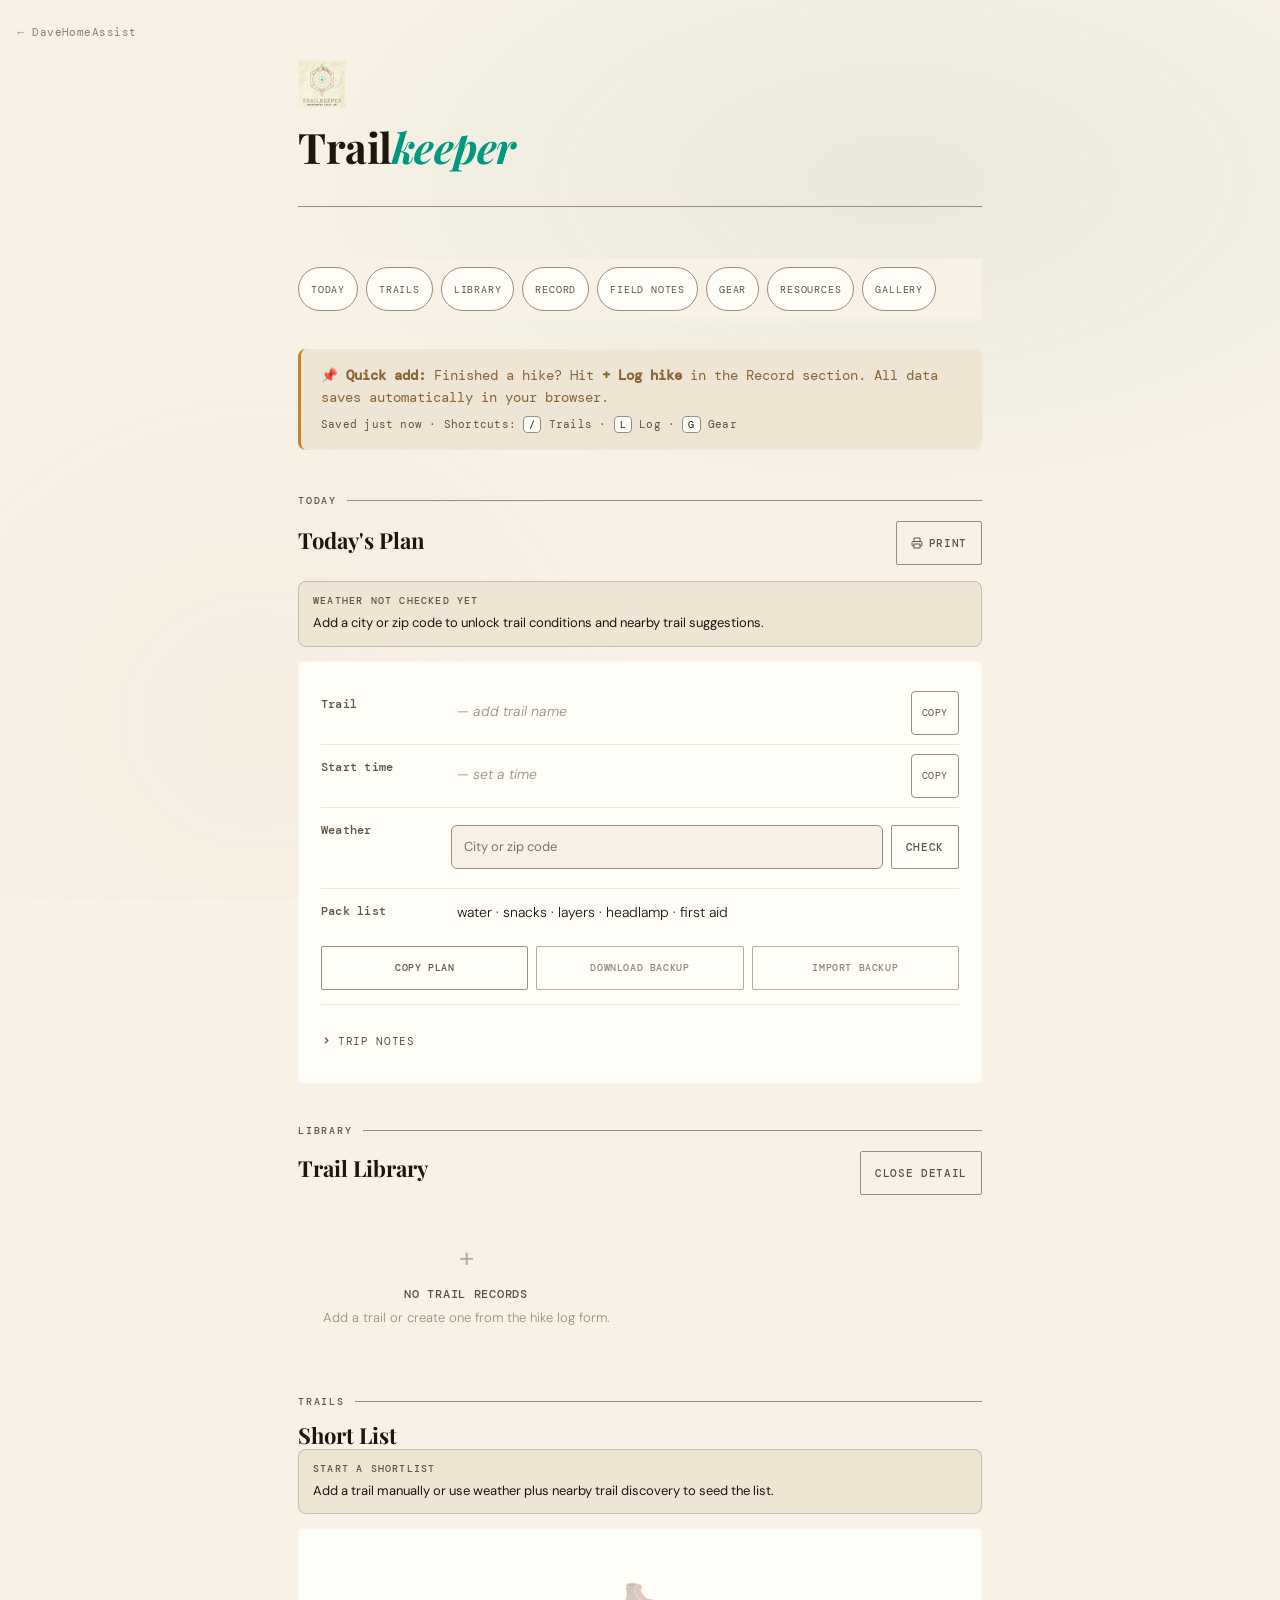
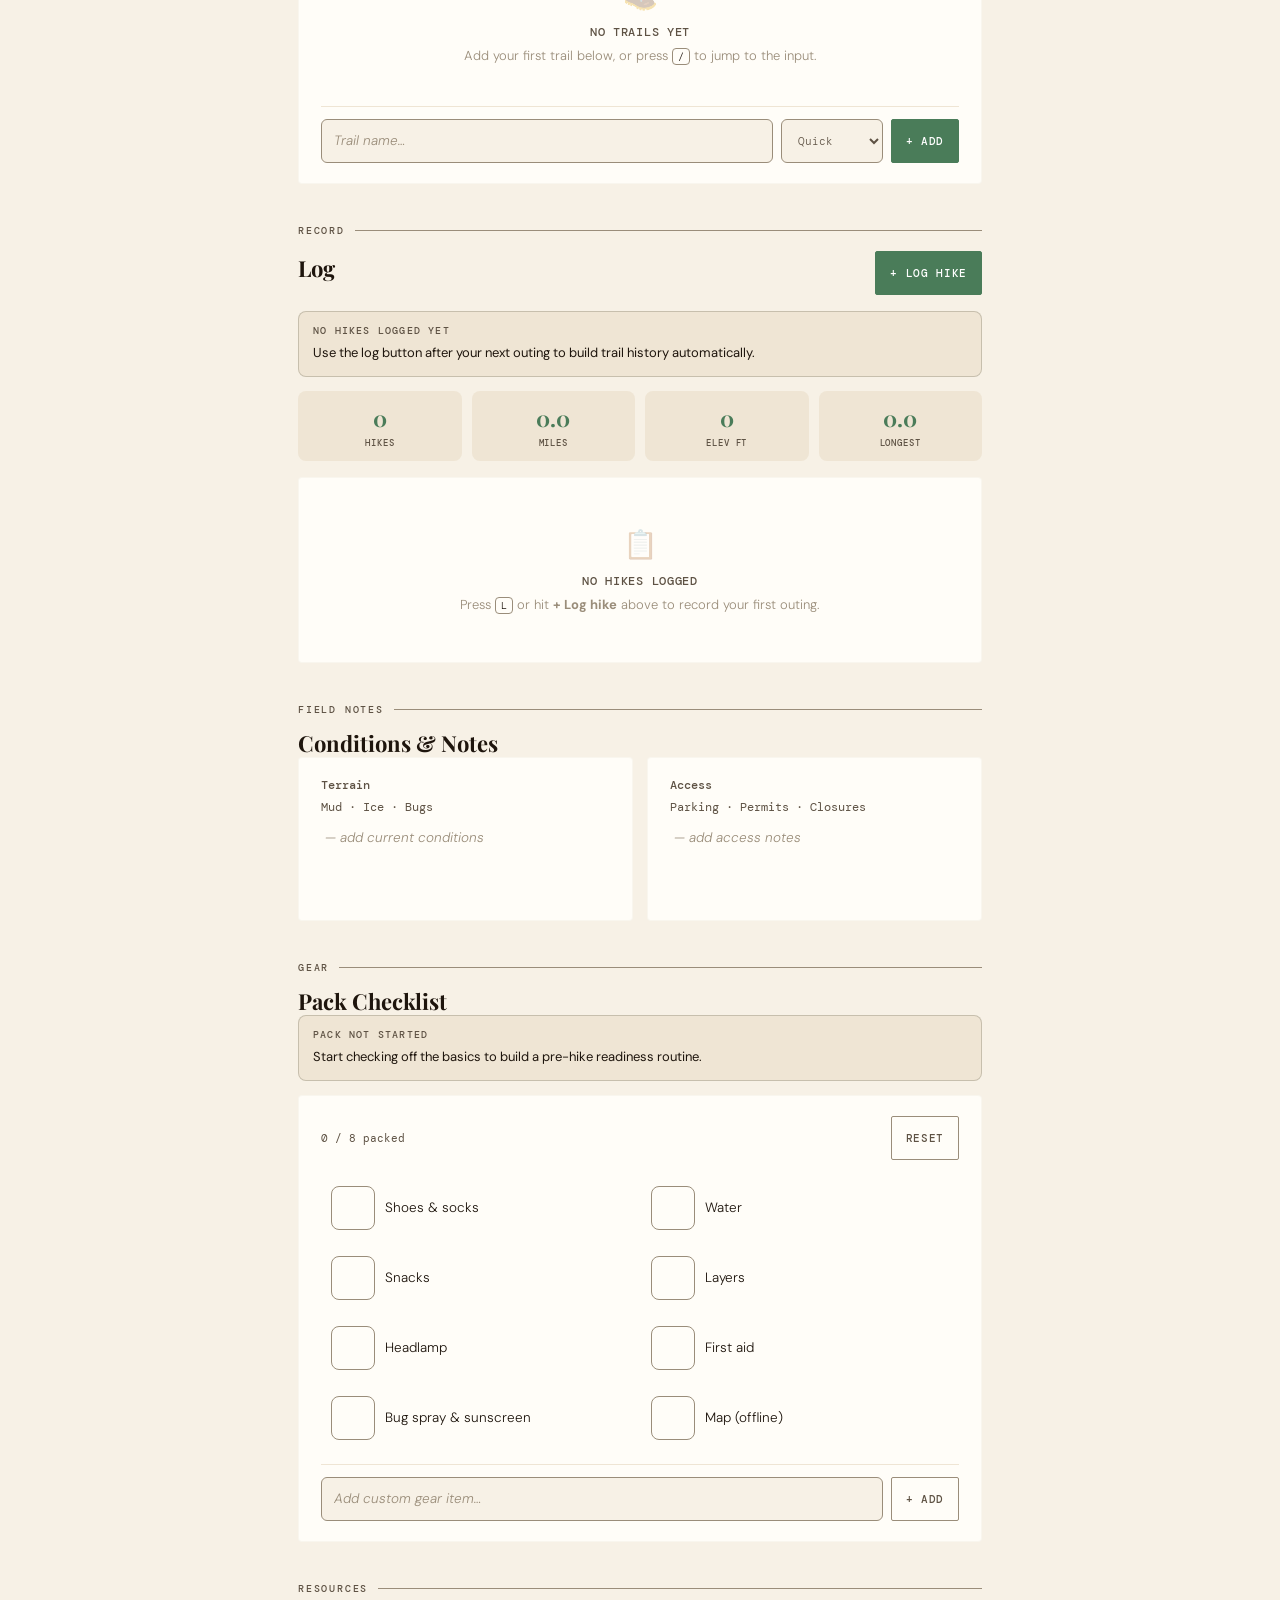
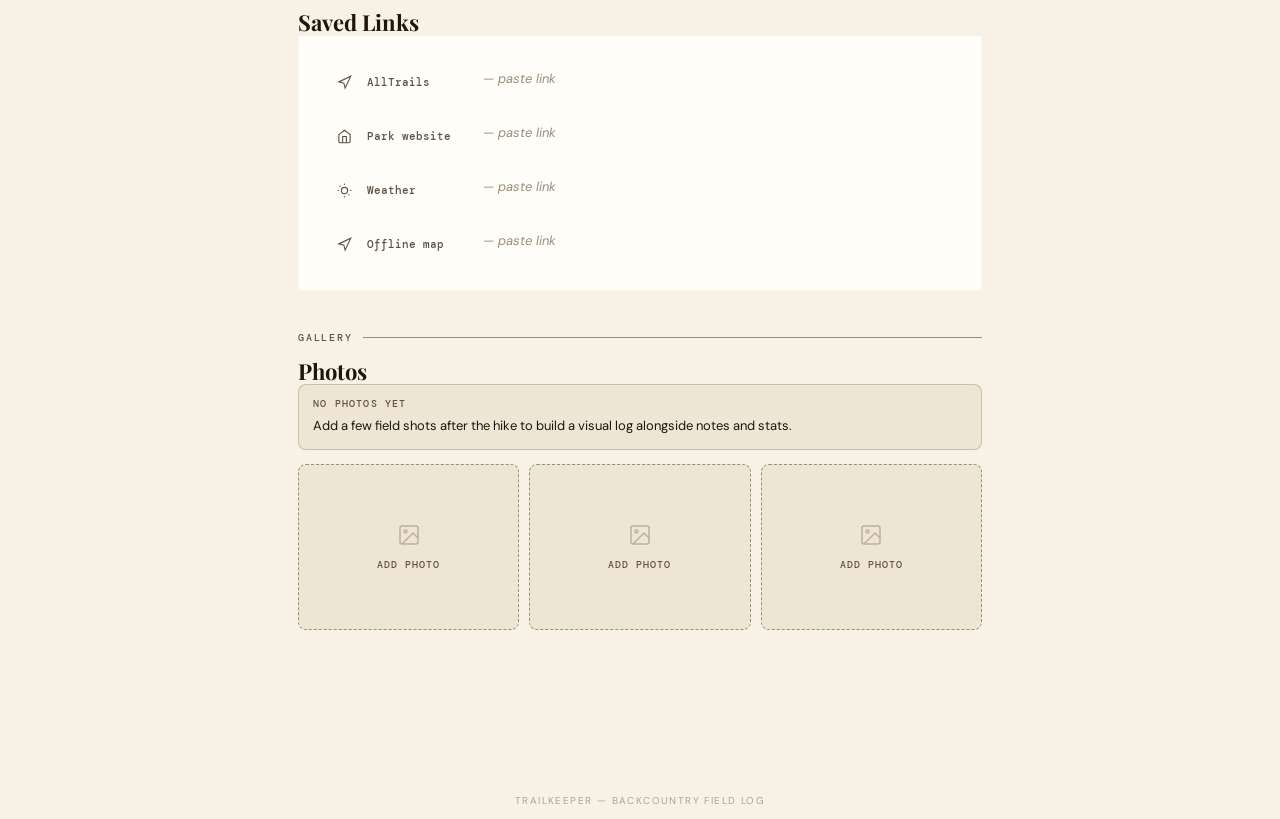
==== commit ff707105: "Preserve offline projects and restore both Trailkeeper entry points" ====
--- a/hiking-page.html
+++ b/hiking-page.html
@@ -3,6 +3,7 @@
 <head>
 <meta charset="UTF-8">
 <meta name="viewport" content="width=device-width, initial-scale=1.0">
+<meta name="description" content="Local-first backcountry hiking dashboard to plan trails, log hikes, and track your outdoor adventures.">
 <title>Trailkeeper</title>
 <meta name="application-name" content="Trailkeeper">
 <link rel="icon" type="image/svg+xml" href="assets/icons/favicon/favicon.svg">
@@ -16,7 +17,13 @@
 <link rel="apple-touch-icon" href="assets/icons/favicon/apple-touch-icon.png">
 <meta property="og:title" content="Trailkeeper — Backcountry Field Log">
 <meta property="og:description" content="Local-first hiking dashboard. Plan, log, track.">
-<meta property="og:image" content="https://davehomeassist.github.io/trailkeeper/images/tk2.png">
+<meta property="og:image" content="https://davehomeassist.github.io/trailkeeper/images/trailkeeper-share.jpg">
+<meta property="og:image:width" content="1200">
+<meta property="og:image:height" content="630">
+<meta property="og:image:alt" content="Trailkeeper above mist rising between forested ridgelines.">
+<meta name="twitter:card" content="summary_large_image">
+<meta name="twitter:image" content="https://davehomeassist.github.io/trailkeeper/images/trailkeeper-share.jpg">
+<meta name="twitter:image:alt" content="Trailkeeper above mist rising between forested ridgelines.">
 <meta property="og:type" content="website">
 <link href="https://fonts.googleapis.com/css2?family=Playfair+Display:ital,wght@0,400;0,700;1,400&family=DM+Mono:wght@300;400;500&family=DM+Sans:wght@300;400;500&display=swap" rel="stylesheet">
 <link rel="stylesheet" href="shared.css">
@@ -33,8 +40,9 @@
     <h2 class="modal-title" id="modalTitle">Log a Hike</h2>
     <div class="modal-row">
       <div class="modal-field">
-        <label class="modal-label" for="logTrail">Trail name *</label>
-        <input class="modal-input" id="logTrail" type="text" placeholder="e.g. Appalachian Gap">
+        <label class="modal-label" for="logTrailSelect">Trail *</label>
+        <select class="modal-input" id="logTrailSelect"></select>
+        <input class="modal-input modal-new-trail" id="logTrailNew" type="text" placeholder="Create a trail name">
       </div>
       <div class="modal-field">
         <label class="modal-label" for="logDate">Date</label>
@@ -78,13 +86,14 @@
 
   <!-- HEADER -->
   <header class="page-header">
-    <img class="page-icon" src="images/trailkeeper-logo-light.png" alt="" aria-hidden="true" width="48" height="48">
+    <img class="page-icon" src="images/trailkeeper-header.webp" alt="" aria-hidden="true" width="48" height="48">
     <h1 class="page-title">Trail<span>keeper</span></h1>
   </header>
 
   <nav class="section-nav scroll-fade" id="sectionNav" aria-label="Section navigation">
     <a href="#sec-today">Today</a>
     <a href="#sec-trails">Trails</a>
+    <a href="#sec-library">Library</a>
     <a href="#sec-record">Record</a>
     <a href="#sec-notes">Field Notes</a>
     <a href="#sec-gear">Gear</a>
@@ -162,6 +171,17 @@
         </div>
       </div>
     </div>
+  </section>
+
+  <!-- TRAIL LIBRARY -->
+  <section class="section" id="sec-library">
+    <div class="section-label">Library</div>
+    <div class="section-header">
+      <h2 class="section-title">Trail Library</h2>
+      <button class="btn btn-ghost" id="clearTrailDetail" type="button">Close detail</button>
+    </div>
+    <div class="trail-library-grid" id="trailLibrary" aria-live="polite"></div>
+    <div class="trail-detail" id="trailDetail" hidden></div>
   </section>
 
   <!-- TRAIL SHORT LIST -->
@@ -290,6 +310,7 @@
 <a class="back-to-top" id="backToTop" href="#top" aria-label="Back to top">Top</a>
 
 <script src="js/photoStore.js"></script>
+<script src="js/storageAdapter.js"></script>
 <script src="js/app.js"></script>
 <script src="js/trailAdapter.js"></script>
 <script src="js/trailStore.js"></script>
--- a/shared.css
+++ b/shared.css
@@ -300,6 +300,7 @@
 .modal-input, .modal-textarea { width: 100%; font-family: 'DM Sans', sans-serif; font-size: 14px; padding: 10px 14px; border: 1.5px solid var(--mist); border-radius: 8px; background: var(--paper); color: var(--ink); outline: none; transition: border-color 0.15s; min-height: 44px; }
 .modal-input:focus, .modal-textarea:focus { border-color: var(--fern); }
 .modal-textarea { min-height: 80px; resize: none; line-height: 1.6; }
+.modal-new-trail { margin-top: 8px; }
 .modal-row { display: grid; grid-template-columns: 1fr 1fr; gap: 12px; }
 .modal-footer { display: flex; gap: 10px; justify-content: flex-end; margin-top: 24px; }
 .modal-rating { display: flex; gap: 4px; }
@@ -644,6 +645,134 @@
 .log-entry:hover .log-entry-header .copy-btn,
 .log-entry-header .copy-btn:focus-visible { opacity: 1; }
 
+/* ── TRAIL LIBRARY ── */
+.trail-library-grid {
+  display: grid;
+  grid-template-columns: repeat(2, minmax(0, 1fr));
+  gap: 12px;
+  margin-bottom: 16px;
+}
+.trail-library-card {
+  background: var(--surface);
+  border: 1px solid rgba(200,194,160,0.12);
+  border-radius: var(--radius-md);
+  padding: 16px;
+  display: grid;
+  gap: 8px;
+}
+.trail-library-card.is-selected {
+  border-color: var(--fern);
+  box-shadow: 0 2px 12px var(--shadow-moss);
+}
+.trail-library-topline,
+.trail-library-metrics,
+.trail-library-tags {
+  display: flex;
+  flex-wrap: wrap;
+  gap: 6px;
+  align-items: center;
+}
+.trail-library-status,
+.trail-library-last,
+.trail-library-metrics span,
+.trail-library-tags span {
+  font-family: 'DM Mono', monospace;
+  font-size: 10px;
+  letter-spacing: 0.06em;
+  color: var(--stone);
+  background: var(--cream);
+  border-radius: 3px;
+  padding: 4px 6px;
+  text-transform: uppercase;
+}
+.trail-library-name {
+  font-family: 'Playfair Display', serif;
+  font-size: 20px;
+  line-height: 1.15;
+  color: var(--ink);
+}
+.trail-library-location,
+.trail-library-note {
+  font-size: 13px;
+  line-height: 1.5;
+  color: var(--stone);
+}
+.trail-card-open {
+  justify-content: center;
+  margin-top: 4px;
+}
+.trail-detail {
+  background: var(--surface);
+  border: 1px solid var(--mist);
+  border-radius: var(--radius-md);
+  padding: 20px 22px;
+}
+.trail-detail-header {
+  display: flex;
+  justify-content: space-between;
+  gap: 14px;
+  align-items: start;
+  margin-bottom: 16px;
+}
+.trail-detail-title {
+  font-family: 'Playfair Display', serif;
+  font-size: 26px;
+  line-height: 1.15;
+  color: var(--ink);
+}
+.trail-detail-actions {
+  display: flex;
+  gap: 8px;
+  flex-wrap: wrap;
+  justify-content: flex-end;
+}
+.trail-detail-grid {
+  display: grid;
+  grid-template-columns: repeat(2, minmax(0, 1fr));
+  gap: 12px;
+}
+.trail-detail-wide {
+  grid-column: 1 / -1;
+}
+.trail-detail-block {
+  border-top: 1px solid var(--cream);
+  padding-top: 14px;
+  margin-top: 14px;
+}
+.trail-detail-subtitle {
+  font-family: 'DM Mono', monospace;
+  font-size: 11px;
+  letter-spacing: 0.12em;
+  text-transform: uppercase;
+  color: var(--stone);
+  margin-bottom: 8px;
+}
+.trail-detail-row {
+  display: grid;
+  grid-template-columns: 96px 80px 1fr;
+  gap: 8px;
+  padding: 8px 0;
+  border-bottom: 1px solid var(--cream);
+  font-size: 13px;
+  color: var(--stone);
+}
+.trail-detail-row strong {
+  color: var(--ink);
+  font-weight: 500;
+}
+.trail-detail-empty {
+  color: var(--mist);
+  font-style: italic;
+  font-size: 13px;
+}
+.trail-detail-link {
+  display: inline-flex;
+  color: var(--fern);
+  font-size: 13px;
+  margin: 0 10px 8px 0;
+  overflow-wrap: anywhere;
+}
+
 .visually-hidden {
   position: absolute !important;
   width: 1px;
@@ -757,6 +886,23 @@
   .trail-add-select,
   .trail-add-row .btn {
     width: 100%;
+  }
+  .trail-library-grid,
+  .trail-detail-grid {
+    grid-template-columns: 1fr;
+  }
+  .trail-detail-header {
+    display: grid;
+  }
+  .trail-detail-actions {
+    justify-content: stretch;
+  }
+  .trail-detail-actions .btn {
+    flex: 1;
+    justify-content: center;
+  }
+  .trail-detail-row {
+    grid-template-columns: 1fr;
   }
 }
 @media (max-width: 600px) {
